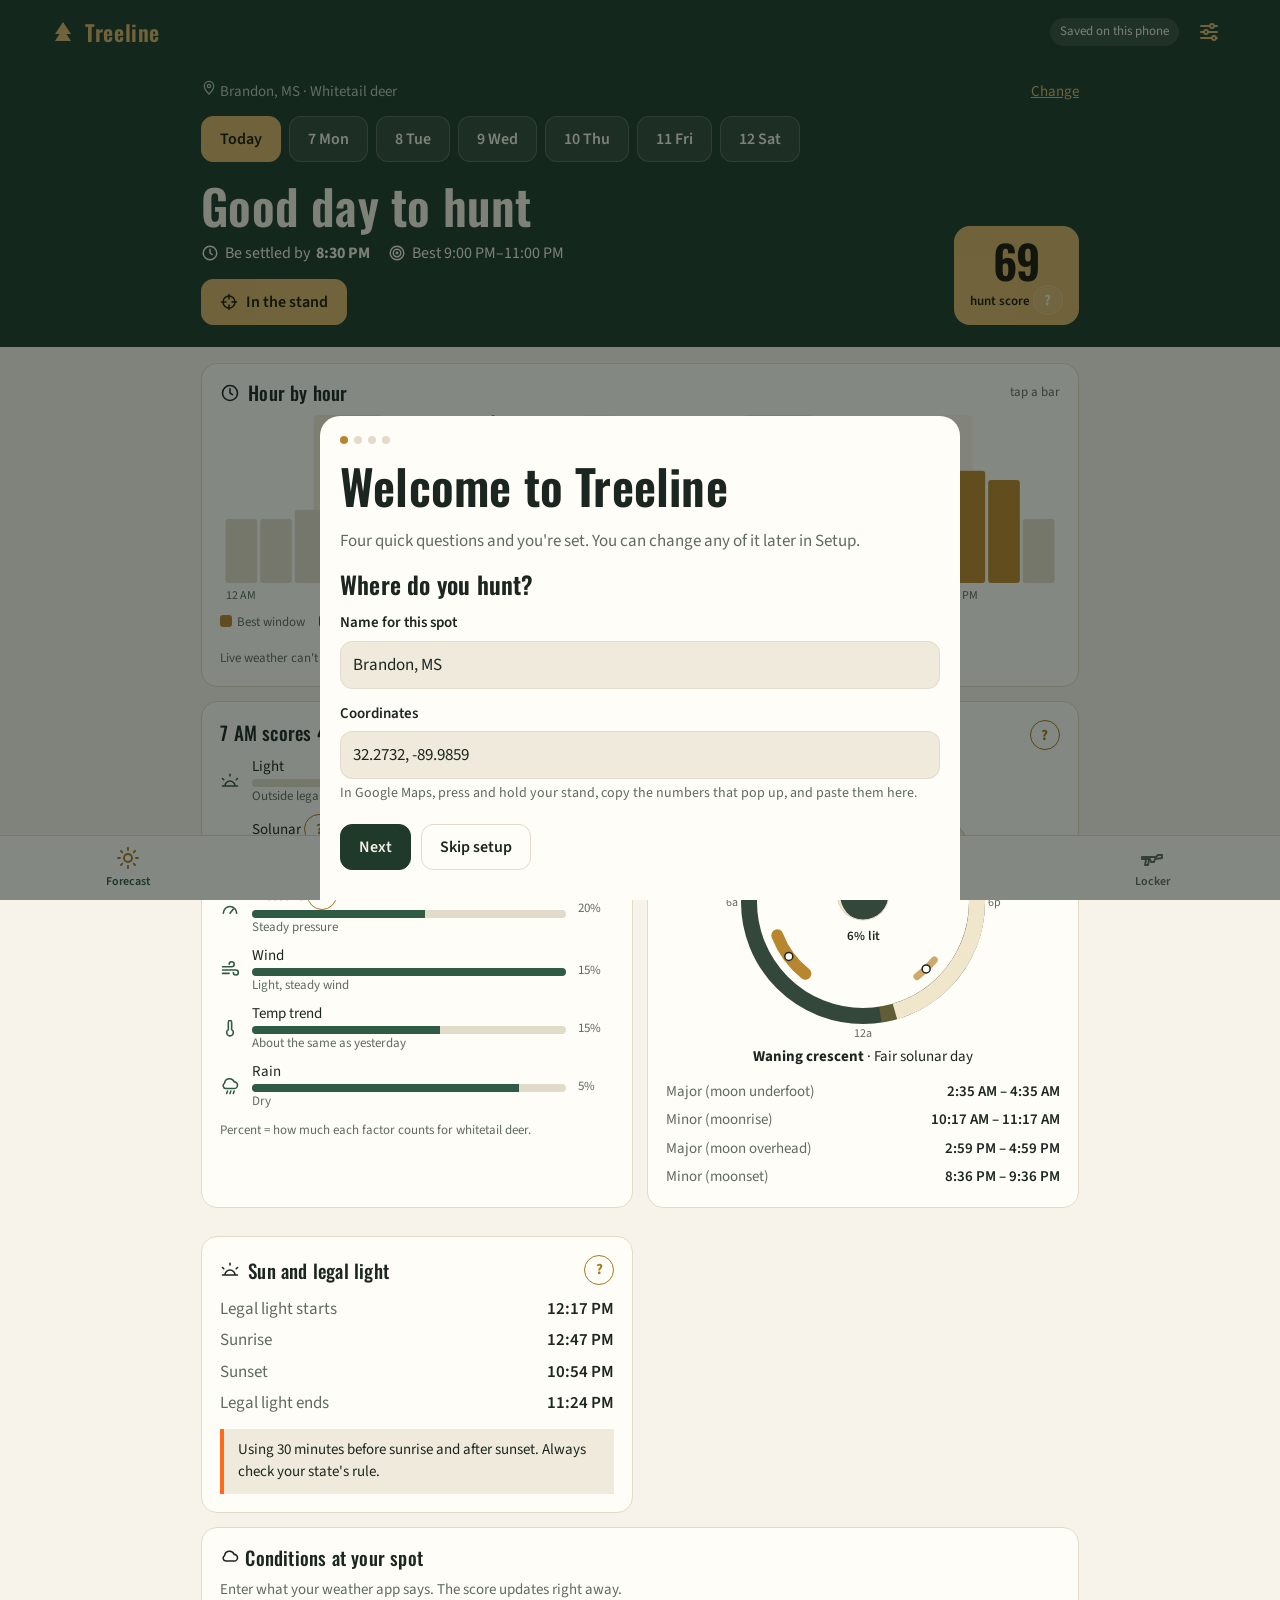
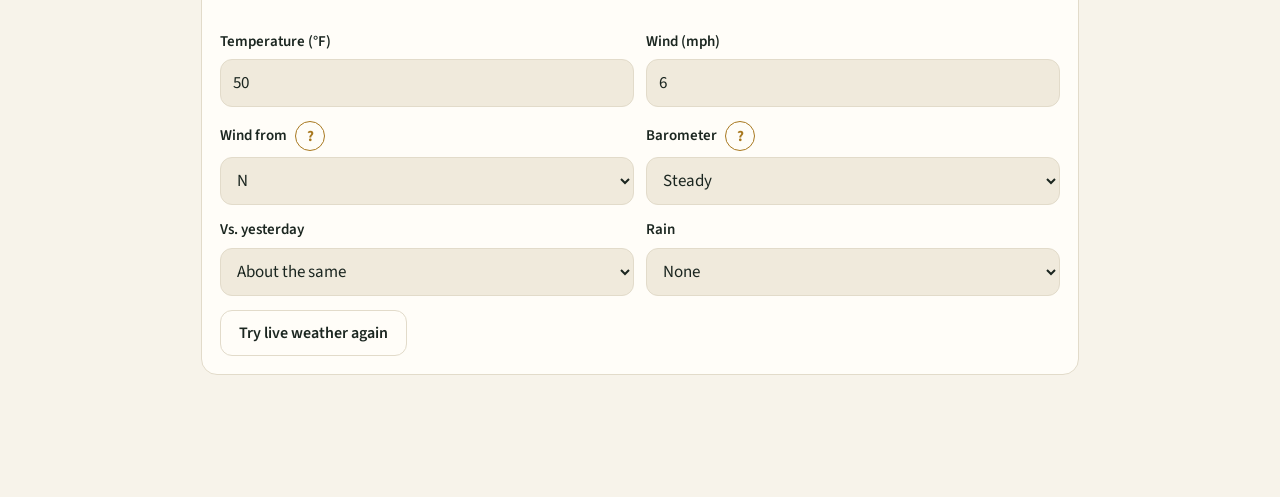
==== index.html @ 04fe75cb "Add files via upload" ====
<!DOCTYPE html>
<html lang="en"><head><meta charset="utf-8">
<meta name="viewport" content="width=device-width,initial-scale=1">
<title>Treeline Hunt Kit</title>
<link rel="preconnect" href="https://fonts.googleapis.com"><link rel="preconnect" href="https://fonts.gstatic.com" crossorigin>
<link href="https://fonts.googleapis.com/css2?family=Oswald:wght@500;600&family=Source+Sans+3:wght@400;600;700&display=swap" rel="stylesheet">
<style>
/* VOICE: a trusted outfitter's field guide: plain words, steady confidence
   IDEA: the brass-and-green look of a classic sporting-goods catalog and a printed range card
   PICTURE: the green verdict band, the 24-hour moon dial, the scope view with a deer at distance
   COLOUR and TYPE: hunting green, brass, oxblood, warm paper; blaze only for "now" and safety. Oswald + Source Sans 3
   LAYOUT: one column on phones, verdict first, tab bar pinned to the bottom */
:root{color-scheme:light dark;
--bg:light-dark(#f7f3ea,#0e1611);--panel:light-dark(#fffdf8,#16211a);--soft:light-dark(#f0eadc,#1c2a21);
--ink:light-dark(#1b2620,#ece7da);--mute:light-dark(#5e6a62,#9ba79f);--line:light-dark(#e2dbca,#27362c);
--green:light-dark(#1f3a2b,#0a130d);--green2:light-dark(#2f5a43,#5f9275);--gink:#f4efe3;
--brass:light-dark(#a8781f,#d8b46a);--brassbg:light-dark(#b8862f,#d8b46a);--brassink:light-dark(#fff,#1b1708);
--ox:light-dark(#7a3b2e,#e08a74);--blaze:#ff6b1a;--deer:light-dark(#8a6a43,#a98559);
--moonLit:light-dark(#efe6cc,#efe6cc);--moonDark:light-dark(#33473b,#25352b);--paper:light-dark(#fbf7ec,#e9e2cf)}
:root[data-theme=light]{color-scheme:light}:root[data-theme=dark]{color-scheme:dark}
*{box-sizing:border-box;min-width:0}
body{margin:0;background:var(--bg);color:var(--ink);font:17px/1.5 "Source Sans 3",system-ui,sans-serif;overflow-x:clip;padding-bottom:92px}
h1,h2,h3,.num,.os{font-family:Oswald,"Arial Narrow",sans-serif;font-weight:600;line-height:1.08;margin:0;letter-spacing:.2px}
h1{font-size:clamp(32px,8vw,48px);text-wrap:balance}h2{font-size:24px}h3{font-size:19px;font-weight:500}
a{color:var(--brass)}
.top{background:var(--green);color:var(--gink);padding:12px max(4vw,16px);display:flex;align-items:center;gap:10px}
.top b{font:600 22px Oswald,"Arial Narrow",sans-serif;color:#d8b46a;letter-spacing:.6px}.top .pill{margin-left:auto}
.pill{font-size:13px;padding:4px 10px;border-radius:99px;background:rgba(255,255,255,.1);white-space:nowrap;color:var(--gink)}
.wrap{max-width:980px;margin:0 auto;padding:16px max(4vw,16px)}
.band{background:var(--green);color:var(--gink);padding:6px 0 22px}
.band .wrap{padding-top:10px;padding-bottom:0}.band .muted{color:#b9c4bb}
.card{background:var(--panel);border:1px solid var(--line);border-radius:16px;padding:18px;margin:0 0 14px}
.card>h3:first-child,.card>.hd:first-child{margin-bottom:12px}
.hd{display:flex;align-items:center;gap:8px;justify-content:space-between}.hd h3{display:flex;align-items:center;gap:8px}
.grid{display:grid;grid-template-columns:repeat(auto-fit,minmax(min(100%,300px),1fr));gap:14px}
.muted{color:var(--mute)}.small{font-size:15px}.tiny{font-size:13px}
.row{display:flex;gap:10px;align-items:center;flex-wrap:wrap}.between{justify-content:space-between}
.chips{overflow-x:auto;display:flex;gap:8px;padding:2px 0 4px;scrollbar-width:none}.chips>*{flex:none}
button{font:600 16px "Source Sans 3",sans-serif;min-height:46px;padding:0 18px;border-radius:12px;border:1px solid var(--line);background:var(--panel);color:var(--ink);cursor:pointer;display:inline-flex;align-items:center;gap:8px;justify-content:center}
button.pri{background:var(--green);color:var(--gink);border-color:var(--green)}
button.brass{background:var(--brassbg);color:var(--brassink);border-color:var(--brassbg)}
button.on{background:var(--green2);color:#fff;border-color:var(--green2)}
button.ghost{background:transparent}button.wide{width:100%}
.band button{background:rgba(255,255,255,.08);color:var(--gink);border-color:rgba(255,255,255,.18)}.band button.on{background:#d8b46a;color:#1b1708;border-color:#d8b46a}
button:focus-visible,input:focus-visible,select:focus-visible,textarea:focus-visible,svg:focus-visible{outline:3px solid var(--brass);outline-offset:2px}
.q{min-height:30px;width:30px;padding:0;border-radius:50%;font:700 15px "Source Sans 3";color:var(--brass);border:1.5px solid var(--brass);background:transparent;flex:none;position:relative}
.q::after{content:"";position:absolute;inset:-8px}
label{display:flex;align-items:center;gap:8px;font-size:15px;font-weight:600;margin:14px 0 6px}
input,select,textarea{font:17px "Source Sans 3",sans-serif;width:100%;min-height:48px;padding:10px 12px;border-radius:12px;border:1px solid var(--line);background:var(--soft);color:var(--ink)}
textarea{min-height:90px}.help{font-size:14px;color:var(--mute);margin-top:4px}
input[type=range]{padding:0;min-height:44px;background:transparent;border:0;accent-color:var(--brassbg)}
.f2{display:grid;grid-template-columns:minmax(0,1fr) minmax(0,1fr);gap:0 12px}
.verdict{display:grid;grid-template-columns:minmax(0,1fr) auto;gap:16px;align-items:end;margin-top:14px}
.badge-score{background:#d8b46a;color:#1b1708;border-radius:16px;padding:10px 16px;text-align:center;min-width:96px}
.badge-score .num{font-size:46px}.badge-score span{font-size:13px;display:block;font-weight:600}
.sub{display:flex;gap:8px 18px;flex-wrap:wrap;margin-top:10px;font-size:16px}.sub span{display:inline-flex;gap:6px;align-items:center}
.fig{position:relative;height:190px}.fig>svg{position:absolute;inset:0;width:100%;height:100%}
.legend{display:flex;gap:14px;flex-wrap:wrap;font-size:13px;color:var(--mute);margin-top:8px}
.sw{display:inline-block;width:12px;height:12px;border-radius:3px;vertical-align:-1px;margin-right:5px}
.kv{display:grid;grid-template-columns:auto 1fr;gap:6px 14px;margin:0}.kv dt{color:var(--mute);display:flex;gap:6px;align-items:center}.kv dd{margin:0;text-align:right;font-weight:600;white-space:nowrap}
.meter{height:8px;border-radius:9px;background:var(--line);overflow:hidden}.meter i{display:block;height:100%;background:var(--green2);transition:width .5s}
.why{display:grid;grid-template-columns:auto minmax(0,1fr) 2.4em;gap:8px 12px;align-items:center;font-size:15px}
.why .ic{color:var(--green2)}
.big{font:600 clamp(32px,9vw,52px) Oswald,"Arial Narrow",sans-serif;line-height:1}
.dial2{display:grid;grid-template-columns:repeat(auto-fit,minmax(min(100%,150px),1fr));gap:12px}
.turretbox{background:var(--green);color:var(--gink);border-radius:16px;padding:14px;text-align:center}
.turretbox svg{width:130px;height:130px;display:block;margin:6px auto}
.tg{transition:transform 1.1s cubic-bezier(.3,.7,.2,1)}
.holes{transition:transform 1.1s cubic-bezier(.3,.7,.2,1)}
.badge{font-size:12px;font-weight:700;padding:3px 9px;border-radius:99px;background:var(--brassbg);color:var(--brassink);white-space:nowrap}
.load{border-top:1px solid var(--line);padding:14px 0}.load:first-of-type{border-top:0}
table{border-collapse:collapse;width:100%;font-size:15px}th,td{padding:8px;border-bottom:1px solid var(--line);text-align:right;white-space:nowrap}
th{font-size:13px;color:var(--mute);font-weight:600}td:first-child,th:first-child{text-align:left}.tablewrap{overflow-x:auto}
tr.hl td{background:var(--soft)}
nav.tabs{position:fixed;left:0;right:0;bottom:0;display:grid;grid-template-columns:repeat(5,1fr);background:var(--panel);border-top:1px solid var(--line);padding-bottom:env(safe-area-inset-bottom);z-index:5}
nav.tabs a{display:flex;flex-direction:column;align-items:center;justify-content:center;min-height:64px;color:var(--mute);text-decoration:none;font-size:12px;font-weight:600;gap:3px}
nav.tabs a.cur{color:var(--green2)}nav.tabs a.cur svg{color:var(--brass)}
.sheet{position:fixed;inset:0;background:rgba(10,20,14,.5);display:flex;align-items:flex-end;justify-content:center;z-index:20}
.sheet>div{background:var(--panel);width:min(640px,100%);max-height:92vh;overflow:auto;border-radius:20px 20px 0 0;padding:20px 20px 30px}
.warn{border-left:4px solid var(--ox);padding:10px 14px;background:var(--soft);font-size:15px}
.safety{border-left-color:var(--blaze)}
.toast{position:fixed;left:50%;bottom:100px;transform:translateX(-50%);background:var(--ink);color:var(--bg);padding:10px 16px;border-radius:12px;font-weight:600;z-index:30}
.scopewrap{display:grid;grid-template-columns:minmax(0,1fr);justify-items:center}
#scope{width:min(100%,340px);aspect-ratio:1;display:block}
#tgt{width:min(100%,360px);aspect-ratio:1;display:block;margin:0 auto;touch-action:manipulation;cursor:crosshair}
.seg{display:inline-flex;border:1px solid var(--line);border-radius:12px;overflow:hidden}.seg button{border:0;border-radius:0;min-height:42px}
.coach{position:fixed;left:12px;right:12px;bottom:84px;z-index:15;background:var(--green);color:var(--gink);border-radius:16px;padding:16px;max-width:560px;margin:0 auto}
.coach button{background:#d8b46a;color:#1b1708;border-color:#d8b46a}.coach .ghost{background:transparent;color:var(--gink);border-color:rgba(255,255,255,.3)}
.spot{position:relative;z-index:12;box-shadow:0 0 0 4px #d8b46a,0 0 0 2000px rgba(10,20,14,.45);border-radius:14px}
.dots{display:flex;gap:6px}.dots i{width:8px;height:8px;border-radius:50%;background:var(--line)}.dots i.on{background:var(--brassbg)}
.choice{display:grid;grid-template-columns:repeat(2,minmax(0,1fr));gap:10px}.choice button{min-height:64px;flex-direction:column;gap:2px}
.pop{animation:pop .45s cubic-bezier(.2,1.6,.4,1)}@keyframes pop{from{transform:scale(0)}}
body.night{--bg:#0a0f0b;--panel:#111a13;--ink:#f1ecdf;--mute:#a7b2a9;--line:#24322a;--soft:#162019;background:#0a0f0b;color:#f1ecdf}
body.night .top{display:none}
@media(max-width:600px){.verdict{grid-template-columns:1fr}.badge-score{display:flex;align-items:center;gap:12px;text-align:left;justify-self:start}.badge-score .num{font-size:40px}}
@media(prefers-reduced-motion:reduce){.tg,.holes,.meter i{transition:none!important}.pop{animation:none}}
</style></head><body>
<header class="top"><svg width="24" height="24" viewBox="0 0 24 24" aria-hidden="true"><path d="M12 2 4 14h4.5L4 21h16l-4.5-7H20z" fill="#d8b46a"/></svg><b>Treeline</b><span class="pill" id="savePill">Starting…</span><a href="#setup" aria-label="Setup" style="color:#d8b46a;display:flex;padding:8px"><svg width="24" height="24" viewBox="0 0 24 24" fill="none" stroke="currentColor" stroke-width="1.9" stroke-linecap="round" aria-hidden="true"><path d="M4 6h9M17 6h3M4 12h3M11 12h9M4 18h11M19 18h1"/><circle cx="15" cy="6" r="2"/><circle cx="9" cy="12" r="2"/><circle cx="17" cy="18" r="2"/></svg></a></header>
<main id="view"></main>
<nav class="tabs" id="tabs"></nav>
<script>
/* =====================================================================
   TREELINE HUNT KIT — HOW THIS FILE IS ORGANIZED
   1. CONFIG ........ knobs you can safely change: species, score weights,
                      form fields, help-tip wording, guided-tour steps
   2. CORE .......... pure math: sun/moon, solunar, hunt score, ballistics
   3. STORE ......... saving (your Claude account, else this phone)
   4. WEATHER ....... live forecast (Open-Meteo) with manual fallback
   5. DRAWINGS ...... moon dial, turret, target, scope view, deer
   6. SCREENS ....... one object per tab. Add a tab = add one object.
   ===================================================================== */

/* ---------- 1. CONFIG ---------- */
const CONFIG = {
  defaultLocation: {name:'Brandon, MS', lat:32.2732, lon:-89.9859},
  legalLightMin: 30,                    // minutes before sunrise / after sunset
  solunar: {majorMin:60, minorMin:30},  // half-width of each window (major = 2 h total)
  clicksPerTurn: 60,
  fpsPerInch: 25,                       // velocity lost per inch of barrel shorter than the box's test barrel (rule of thumb)                    // only changes how the turret drawing spins
  // Each species = how much each factor matters (weights add to 1).
  species: {
    deer:   {label:'Whitetail deer', w:{light:.25,solunar:.20,pressure:.20,wind:.15,temp:.15,rain:.05}, windCurve:'calm'},
    turkey: {label:'Turkey',         w:{light:.35,solunar:.05,pressure:.10,wind:.25,temp:.05,rain:.20}, windCurve:'calm', morning:true},
    hogs:   {label:'Hogs',           w:{light:.30,solunar:.15,pressure:.15,wind:.15,temp:.20,rain:.05}, windCurve:'calm', night:true},
    ducks:  {label:'Ducks',          w:{light:.30,solunar:.05,pressure:.15,wind:.30,temp:.15,rain:.05}, windCurve:'windy'}
  },
  // Form fields. Add a line here and it shows up in the edit form automatically.
  // tip: the name of a help tip below, shown as a "?" button next to the field.
  rifleFields: [
    {k:'name',label:'Name',type:'text'},
    {k:'caliber',label:'Caliber',type:'text'},
    {k:'sightIn',label:'Scope height over bore (in)',type:'number',step:.05,tip:'sightIn'},
    {k:'clickUnit',label:'Turret unit',type:'select',opts:['MOA','MIL'],tip:'moa'},
    {k:'clickValue',label:'Value per click',type:'number',step:.025,tip:'clicks',help:'1/4 MOA = 0.25 · 1/8 MOA = 0.125 · 0.1 MIL = 0.1'},
    {k:'zeroYd',label:'Zero distance (yd)',type:'number',step:5,tip:'zero'},
    {k:'barrelIn',label:'Barrel length (in)',type:'number',step:.5,tip:'barrel'},
    {k:'twist',label:'Barrel twist',type:'text'},
    {k:'notes',label:'Notes',type:'textarea'}
  ],
  loadFields: [
    {k:'name',label:'Name',type:'text'},
    {k:'kind',label:'Type',type:'select',opts:['Factory','Handload']},
    {k:'grains',label:'Bullet weight (gr)',type:'number',step:1},
    {k:'bc',label:'Ballistic coefficient (BC)',type:'number',step:.001,tip:'bc'},
    {k:'model',label:'BC type',type:'select',opts:['G1','G7'],help:'Use G1 unless the box says G7.'},
    {k:'mv',label:'Box velocity (fps)',type:'number',step:5,tip:'mv'},
    {k:'testBarrel',label:'Box test-barrel length (in)',type:'number',step:.5,help:'Often printed near the velocity. 24 is common.'},
    {k:'mvChrono',label:'Chronograph velocity (fps), if you have it',type:'number',step:5,tip:'chrono'},
    {k:'powder',label:'Powder',type:'text',when:l=>l.kind==='Handload'},
    {k:'charge',label:'Charge (gr)',type:'text',when:l=>l.kind==='Handload',help:'Record only data from a published load manual.'},
    {k:'primer',label:'Primer',type:'text',when:l=>l.kind==='Handload'},
    {k:'coal',label:'Overall length (in)',type:'text',when:l=>l.kind==='Handload'},
    {k:'notes',label:'Notes',type:'textarea'}
  ]
};

/* Help tips: the "?" buttons. Edit the words freely. pic = which drawing to show. */
const TIPS = {
  score:{t:'Hunt score',b:'A 0–100 blend of light, solunar timing, barometer, wind, temperature trend and rain, weighted for the animal you picked. It comes from common hunting wisdom, not lab science.'},
  solunar:{t:'Solunar periods',b:'John Alden Knight\'s 1926 theory: animals move more when the moon is overhead or underfoot (major periods, about 2 hours) and when it rises or sets (minor, about 1 hour). The evidence is mixed, but a period that lands on dawn or dusk is worth planning around.',pic:'dial'},
  legal:{t:'Legal shooting light',b:'Most states allow shooting from about 30 minutes before sunrise to 30 minutes after sunset, but rules differ by state and species. Set yours in Setup and check your state\'s regulations.'},
  pressure:{t:'Barometer',b:'Many hunters see animals feed ahead of a falling barometer (a front coming in) and move again as it rises after the front passes.'},
  bc:{t:'Ballistic coefficient (BC)',b:'How well a bullet slips through the air. A higher number keeps its speed better and drops less. It\'s printed on most ammo boxes or the maker\'s website.',pic:'bc'},
  moa:{t:'MOA and MIL',b:'Two ways to measure small angles. 1 MOA is about 1 inch at 100 yards and 2 inches at 200. 1 MIL is 3.6 inches at 100 yards. Your turret caps say which your scope uses.',pic:'moa'},
  clicks:{t:'Turret clicks',b:'Each click moves where the bullet lands by a small, fixed amount, usually 1/4 MOA (about 1/4 inch at 100 yards). Turn toward the arrow marked UP to hit higher, or R to hit further right.',pic:'turret'},
  zero:{t:'Zero distance',b:'The distance where the bullet lands exactly on the crosshair. 100 yards is the most common deer-rifle zero.'},
  sightIn:{t:'Scope height',b:'From the center of the barrel to the center of the scope. Measure it, or use 1.5 inches for most hunting rifles.'},
  hold:{t:'Dial or hold',b:'Dial means turning the turret so the crosshair is dead-on at that distance. Hold means leaving the turret alone and aiming higher by the amount shown. When an animal is in front of you, holding is usually faster.'},
  mv:{t:'Muzzle velocity',b:'How fast the bullet leaves the barrel. The box number comes from a test barrel that may be longer than yours, so your real speed is often a bit lower. A chronograph tells you exactly.'},
  barrel:{t:'Barrel length',b:'A shorter barrel usually means a slower bullet than the box says. Treeline subtracts about 25 fps for every inch your barrel is shorter than the box\'s test barrel. That\'s a rule of thumb; truing or a chronograph beats it.'},
  chrono:{t:'Chronograph',b:'A chronograph measures your real bullet speed. If you enter it, Treeline uses it instead of the box number.'},
  truing:{t:'Truing',b:'Shoot at a long distance (200 to 300 yards), measure how far above or below the bullseye the group landed while aiming dead-on, and enter it. Treeline works backward to find the bullet speed that matches what really happened. This fixes every number in the app for that load.'},
  scent:{t:'Wind and scent',b:'Wind is named for where it comes from: a north wind blows from the north toward the south. Your scent drifts downwind, so a stand is good when animals usually approach from upwind of you.'},
  stand:{t:'Good winds',b:'Pick the wind directions that let you hunt this stand without your scent blowing toward where animals come from. Forecast then tells you which stand suits the day\'s wind.'},
  mag:{t:'Scope power',b:'The scope view uses the field of view of a typical hunting scope at that power. Your scope may show slightly more or less.'}
};

/* Guided tours: shown the first time you open each tab. sel = the part to point at. */
const TOURS = {
  forecast:[{sel:'#verdict',text:'Start here. This is today\'s call: how good it looks, when to be in the stand, and the best two hours.'},
            {sel:'#stripcard',text:'Each bar is one hour. Taller is better. Brass bars are the best window. Tap any bar to see why it scored that way.'},
            {sel:'#dialcard',text:'The moon dial shows the whole day like a clock. Brass arcs are the solunar feeding periods; the lighter band is daylight.'}],
  locker:[{sel:'.card',text:'Your rifles live here. Each rifle holds its loads. The scope is sighted in with the load marked Zero load.'}],
  range:[{sel:'#scopecard',text:'Slide the distance and watch the deer move away. The crosshair shows where to aim so the bullet lands in the vitals.'},
         {sel:'#trajcard',text:'This is the bullet\'s path compared to your crosshair. Tap Fire to watch it fly.'}],
  zero:[{sel:'#tgtcard',text:'Shoot three shots, then tap where each one hit on this target. Your real target\'s grid matches the 1-inch squares.'},
        {sel:'#turrets',text:'Tap Show me and the turrets spin the exact number of clicks while the group slides onto the bullseye.'}],
  stands:[{sel:'#standlist',text:'Each stand shows its wind diagram: the arrow is the wind, the red cone is where your scent drifts, and the brass marks are the winds you picked as good.'}],
  journal:[{sel:'#logbtn',text:'Log every sit, even the empty ones. After a few, Treeline shows what conditions actually produce deer at your spots.'}],
  setup:[]
};
</script>
<script>
/* ---------- 2. CORE (pure math — no screen code here) ---------- */
/*CORE-START*/
const DEG = Math.PI/180, DAY = 864e5, HOUR = 36e5;

/* Sun & moon positions (after the well-known SunCalc formulas). */
const Astro = (() => {
  const e = DEG*23.4397;
  const toDays = t => t/DAY - 0.5 + 2440588 - 2451545;
  const ra  = (l,b) => Math.atan2(Math.sin(l)*Math.cos(e) - Math.tan(b)*Math.sin(e), Math.cos(l));
  const dec = (l,b) => Math.asin(Math.sin(b)*Math.cos(e) + Math.cos(b)*Math.sin(e)*Math.sin(l));
  const alt = (H,phi,d) => Math.asin(Math.sin(phi)*Math.sin(d) + Math.cos(phi)*Math.cos(d)*Math.cos(H));
  const sidereal = (d,lw) => DEG*(280.16 + 360.9856235*d) - lw;
  const wrap = a => { a = (a+Math.PI) % (2*Math.PI); if (a<0) a += 2*Math.PI; return a - Math.PI; };
  function sun(d){ const M=DEG*(357.5291+0.98560028*d);
    const L=M+DEG*(1.9148*Math.sin(M)+0.02*Math.sin(2*M)+0.0003*Math.sin(3*M))+DEG*102.9372+Math.PI;
    return {dec:dec(L,0), ra:ra(L,0)}; }
  function moon(d){ const L=DEG*(218.316+13.176396*d), M=DEG*(134.963+13.064993*d), F=DEG*(93.272+13.229350*d);
    const l=L+DEG*6.289*Math.sin(M), b=DEG*5.128*Math.sin(F);
    return {ra:ra(l,b), dec:dec(l,b), dist:385001-20905*Math.cos(M)}; }
  function pos(body,t,lat,lon){ const d=toDays(t), c=body==='sun'?sun(d):moon(d);
    const H=sidereal(d,-lon*DEG)-c.ra; return {alt:alt(H,lat*DEG,c.dec), H:wrap(H)}; }
  function illum(t){ const d=toDays(t), s=sun(d), m=moon(d), sd=149598000;
    const phi=Math.acos(Math.sin(s.dec)*Math.sin(m.dec)+Math.cos(s.dec)*Math.cos(m.dec)*Math.cos(s.ra-m.ra));
    const inc=Math.atan2(sd*Math.sin(phi), m.dist-sd*Math.cos(phi));
    const ang=Math.atan2(Math.cos(s.dec)*Math.sin(s.ra-m.ra), Math.sin(s.dec)*Math.cos(m.dec)-Math.cos(s.dec)*Math.sin(m.dec)*Math.cos(s.ra-m.ra));
    return {fraction:(1+Math.cos(inc))/2, phase:0.5+0.5*inc*(ang<0?-1:1)/Math.PI}; }
  // Walk through time in 2-minute steps and note rises, sets, overhead and underfoot moments.
  function scan(body,from,to,lat,lon,h0){
    const out=[], step=12e4; let p=pos(body,from,lat,lon), pt=from;
    for (let t=from+step; t<=to; t+=step){
      const c=pos(body,t,lat,lon), a0=p.alt-h0, a1=c.alt-h0;
      if (a0<0 && a1>=0) out.push({type:'rise', t:pt+step*(-a0/(a1-a0))});
      if (a0>=0 && a1<0) out.push({type:'set',  t:pt+step*(a0/(a0-a1))});
      if (p.H<0 && c.H>=0 && p.H>-1) out.push({type:'over', t:pt+step*(-p.H/(c.H-p.H))});
      if (p.H>2 && c.H<-2) out.push({type:'under', t:pt+step/2});
      p=c; pt=t;
    }
    return out;
  }
  function phaseName(p){
    const n=[[.03,'New moon'],[.22,'Waxing crescent'],[.28,'First quarter'],[.47,'Waxing gibbous'],[.53,'Full moon'],[.72,'Waning gibbous'],[.78,'Last quarter'],[.97,'Waning crescent'],[1.01,'New moon']];
    return n.find(x=>p<x[0])[1];
  }
  // Everything for one local day that starts at d0 (local midnight, in ms).
  function day(d0,lat,lon,legalMin,cfg){
    const end=d0+DAY, sunEv=scan('sun',d0,end,lat,lon,-0.833*DEG);
    const sunrise=(sunEv.find(x=>x.type==='rise')||{}).t ?? null, sunset=(sunEv.find(x=>x.type==='set')||{}).t ?? null;
    const mEv=scan('moon',d0-3*HOUR,end+3*HOUR,lat,lon,0.125*DEG);
    const periods=[];
    for (const ev of mEv){
      const major = ev.type==='over'||ev.type==='under', half=(major?cfg.majorMin:cfg.minorMin)*6e4;
      const p={kind:major?'major':'minor', cause:ev.type, t:ev.t, start:ev.t-half, end:ev.t+half};
      if (p.end>d0 && p.start<end) periods.push(p);
    }
    periods.sort((a,b)=>a.start-b.start);
    const moonEv=mEv.filter(x=>x.t>=d0&&x.t<end);
    const il=illum(d0+12*HOUR);
    const pScore=Math.max(0,1-Math.min(Math.abs(il.phase),Math.abs(il.phase-.5),Math.abs(il.phase-1))/.25);
    const overlap=periods.some(p=>[sunrise,sunset].some(s=>s!=null && p.start-HOUR<s && p.end+HOUR>s));
    const rating=Math.min(4,1+Math.round(2*pScore)+(overlap?1:0));
    return {d0, sunrise, sunset,
      legalStart: sunrise!=null ? sunrise-legalMin*6e4 : null,
      legalEnd:   sunset!=null  ? sunset+legalMin*6e4  : null,
      periods, moonEv, moon:{...il, name:phaseName(il.phase)}, rating, overlap};
  }
  return {pos, illum, scan, day, phaseName};
})();

/* Hunt score: each factor returns a value 0..1 and a plain-English reason.
   These are common hunting rules of thumb, not proven science — tune them freely. */
const Factors = {
  light(c,sp){
    const {t,day}=c;
    if (day.sunrise==null||day.sunset==null) return {v:.5,why:'No sunrise data'};
    const legal = t>=day.legalStart && t<=day.legalEnd;
    if (!legal) return sp.night ? {v:.8,why:'Night — hogs move after dark'} : {v:0,why:'Outside legal shooting light'};
    const dm=Math.min(Math.abs(t-day.sunrise),Math.abs(t-day.sunset))/6e4;
    if (sp.morning){ if (t>=day.legalStart && t<=day.sunrise+3*HOUR) return {v:1,why:'Morning — gobbling and strutting time'};
      return {v:.35,why:'Afternoon — birds are quieter'}; }
    if (sp.night && dm>120) return {v:.2,why:'Midday — hogs bed down in heat'};
    if (dm<=60) return {v:1,why:'Within an hour of sunrise or sunset'};
    if (dm<=120) return {v:.7,why:'Close to dawn or dusk'};
    return {v:.3,why:'Midday lull'};
  },
  solunar(c){
    const {t,day}=c, inP=day.periods.find(p=>t>=p.start&&t<=p.end);
    if (inP) return inP.kind==='major' ? {v:1,why:'Inside a major solunar period'} : {v:.75,why:'Inside a minor solunar period'};
    if (day.periods.some(p=>t>=p.start-18e5&&t<=p.end+18e5)) return {v:.4,why:'Near a solunar period'};
    return {v:.1,why:'Between solunar periods'};
  },
  pressure(c){
    const d=c.pTrend, p=c.p;
    if (d==null) return {v:.5,why:'No pressure data'};
    if (d<=-3) return {v:.45,why:'Pressure falling fast — storm close'};
    if (d<=-.6) return {v:.95,why:'Pressure falling — front coming, animals feed'};
    if (d>=.6) return {v:.8,why:'Pressure rising — clearing after a front'};
    return p!=null&&p>=1020 ? {v:.7,why:'Steady high pressure'} : {v:.55,why:'Steady pressure'};
  },
  wind(c,sp){
    const w=c.wind; if (w==null) return {v:.5,why:'No wind data'};
    if (sp.windCurve==='windy'){
      if (w<5) return {v:.3,why:'Calm — ducks sit tight'}; if (w<10) return {v:.6,why:'Light breeze'};
      if (w<=20) return {v:1,why:'Good wind keeps birds flying'}; if (w<=28) return {v:.7,why:'Strong wind'};
      return {v:.4,why:'Very strong wind'};
    }
    if (w<2) return {v:.75,why:'Dead calm — sound carries'}; if (w<=10) return {v:1,why:'Light, steady wind'};
    if (w<=15) return {v:.65,why:'Breezy'}; if (w<=20) return {v:.4,why:'Windy — animals get jumpy'};
    return {v:.15,why:'High wind — animals hole up'};
  },
  temp(c){
    const d=c.tDelta; if (d==null) return {v:.55,why:'No temperature trend'};
    if (d<=-8) return {v:1,why:'Much colder than yesterday'}; if (d<=-3) return {v:.85,why:'Cooler than yesterday'};
    if (d<3) return {v:.6,why:'About the same as yesterday'}; if (d<8) return {v:.4,why:'Warmer than yesterday'};
    return {v:.25,why:'Much warmer than yesterday'};
  },
  rain(c){
    const r=c.rain, pr=c.prob;
    if (r==null&&pr==null) return {v:.7,why:'No rain data'};
    if (r>=.1) return {v:.2,why:'Heavy rain'}; if (r>=.02) return {v:.6,why:'Light rain'};
    if (pr!=null&&pr>=60) return {v:.55,why:'Rain likely'}; return {v:.85,why:'Dry'};
  }
};
const FACTOR_LABELS={light:'Light',solunar:'Solunar',pressure:'Pressure',wind:'Wind',temp:'Temp trend',rain:'Rain'};
function huntScore(ctx,sp){
  let s=0; const parts=[];
  for (const k in sp.w){ const r=Factors[k](ctx,sp); s+=sp.w[k]*r.v; parts.push({k,label:FACTOR_LABELS[k]||k,w:sp.w[k],...r}); }
  const legal = ctx.t>=ctx.day.legalStart && ctx.t<=ctx.day.legalEnd;
  return {score:Math.round(100*s), parts, legal: legal || !!sp.night};
}

/* Exterior ballistics: point-mass solver with standard G1/G7 drag tables. */
const Ballistics = (() => {
  const G1=[[0,.2629],[.05,.2558],[.1,.2487],[.15,.2413],[.2,.2344],[.25,.2278],[.3,.2214],[.35,.2155],[.4,.2104],[.45,.2061],[.5,.2032],[.55,.202],[.6,.2034],[.7,.2165],[.725,.223],[.75,.2313],[.775,.2417],[.8,.2546],[.825,.2706],[.85,.2901],[.875,.3136],[.9,.3415],[.925,.3734],[.95,.4084],[.975,.4448],[1,.4805],[1.025,.5136],[1.05,.5427],[1.075,.5677],[1.1,.5883],[1.125,.6053],[1.15,.6191],[1.2,.6393],[1.25,.6518],[1.3,.6589],[1.35,.6621],[1.4,.6625],[1.45,.6607],[1.5,.6573],[1.55,.6528],[1.6,.6474],[1.65,.6413],[1.7,.6347],[1.75,.628],[1.8,.621],[1.85,.6141],[1.9,.6072],[1.95,.6003],[2,.5934],[2.05,.5867],[2.1,.5804],[2.15,.5743],[2.2,.5685],[2.25,.563],[2.3,.5577],[2.35,.5527],[2.4,.5481],[2.45,.5438],[2.5,.5397],[2.6,.5325],[2.7,.5264],[2.8,.5211],[2.9,.5168],[3,.5133],[3.1,.5105],[3.2,.5084],[3.3,.5067],[3.4,.5054],[3.5,.504],[3.6,.503],[3.7,.5022],[3.8,.5016],[3.9,.501],[4,.5006],[4.2,.4998],[4.4,.4995],[4.6,.4992],[4.8,.499],[5,.4988]];
  const G7=[[0,.1198],[.05,.1197],[.1,.1196],[.15,.1194],[.2,.1193],[.25,.1194],[.3,.1194],[.35,.1194],[.4,.1193],[.45,.1193],[.5,.1194],[.55,.1193],[.6,.1194],[.65,.1197],[.7,.1202],[.725,.1207],[.75,.1215],[.775,.1226],[.8,.1242],[.825,.1266],[.85,.1306],[.875,.1368],[.9,.1464],[.925,.166],[.95,.2054],[.975,.2993],[1,.3803],[1.025,.4015],[1.05,.4043],[1.075,.4034],[1.1,.4014],[1.125,.3987],[1.15,.3955],[1.2,.3884],[1.25,.381],[1.3,.3732],[1.35,.3657],[1.4,.358],[1.5,.344],[1.55,.3376],[1.6,.3315],[1.65,.326],[1.7,.3209],[1.75,.316],[1.8,.3117],[1.85,.3078],[1.9,.3042],[1.95,.301],[2,.298],[2.05,.2951],[2.1,.2922],[2.15,.2892],[2.2,.2864],[2.25,.2835],[2.3,.2807],[2.35,.2779],[2.4,.2752],[2.45,.2725],[2.5,.2697],[2.55,.267],[2.6,.2643],[2.65,.2615],[2.7,.2588],[2.75,.2561],[2.8,.2533],[2.85,.2506],[2.9,.2479],[2.95,.2451],[3,.2424],[3.1,.2368],[3.2,.2313],[3.3,.2258],[3.4,.2205],[3.5,.2154],[3.6,.2106],[3.7,.206],[3.8,.2017],[3.9,.1975],[4,.1935],[4.2,.1861],[4.4,.1793],[4.6,.173],[4.8,.1672],[5,.1618]];
  function cd(tbl,m){ if (m<=tbl[0][0]) return tbl[0][1];
    for (let i=1;i<tbl.length;i++) if (m<=tbl[i][0]){ const [a,ca]=tbl[i-1],[b,cb]=tbl[i]; return ca+(cb-ca)*(m-a)/(b-a); }
    return tbl[tbl.length-1][1]; }
  function atmos(tempF,altFt){ const P=29.92*Math.pow(1-6.8753e-6*altFt,5.2559), T=tempF+459.67;
    return {dens:(P/29.92)*(518.67/T), sound:49.0223*Math.sqrt(T)}; }
  // Fly one bullet. Returns samples at each requested yardage. Distances in feet internally.
  function fly(o,angle,yards){
    const at=atmos(o.tempF,o.altFt), tbl=o.model==='G7'?G7:G1, g=32.174*Math.cos((o.inclineDeg||0)*DEG);
    const want=[...yards].sort((a,b)=>a-b), res=[]; let i=0;
    let x=0,y=-o.sightIn/12,z=0,vx=o.mv*Math.cos(angle),vy=o.mv*Math.sin(angle),vz=0,t=0;
    const wz=-(o.crossMph||0)*1.46667; // wind from the right (+) pushes the bullet left (-)
    while (i<want.length){
      const rx=vx, ry=vy, rz=vz-wz, sp=Math.hypot(rx,ry,rz);
      if (sp<100 || t>10) break;
      const k=at.dens*cd(tbl,sp/at.sound)*2.08551e-4/o.bc, dt=1/sp;
      const px=x,py=y,pz=z,pv=Math.hypot(vx,vy,vz),pt=t;
      vx-=k*sp*rx*dt; vy-=(k*sp*ry+g)*dt; vz-=k*sp*rz*dt;
      x+=vx*dt; y+=vy*dt; z+=vz*dt; t+=dt;
      while (i<want.length && x>=want[i]*3){
        const f=(want[i]*3-px)/(x-px), v=pv+(Math.hypot(vx,vy,vz)-pv)*f;
        res.push({yd:want[i], dropIn:(py+(y-py)*f)*12, driftIn:(pz+(z-pz)*f)*12, v, time:pt+(t-pt)*f}); i++;
      }
    }
    return res;
  }
  // Find the barrel angle that puts the bullet on the line of sight at the zero distance.
  function zeroAngle(o,zeroYd){
    const base={...o,crossMph:0,inclineDeg:0}; let lo=-0.01, hi=0.03;
    for (let n=0;n<40;n++){ const mid=(lo+hi)/2, r=fly(base,mid,[zeroYd])[0];
      if (!r || r.dropIn<0) lo=mid; else hi=mid; }
    return (lo+hi)/2;
  }
  const inPerUnit=(unit,yd)=> unit==='MIL' ? 3.6*yd/100 : 1.0472*yd/100;
  const clicks=(inches,yd,rifle)=> inches/inPerUnit(rifle.clickUnit,yd)/rifle.clickValue;
  function opts(rifle,load,env){ return {mv:+load.mv,bc:+load.bc,model:load.model,sightIn:+rifle.sightIn,
    tempF:+env.tempF,altFt:+env.altFt,inclineDeg:+env.inclineDeg||0,crossMph:crossWind(+env.windMph,+env.windClock)}; }
  // Clock direction: 3 o'clock = from the right, 9 = from the left, 12 = head-on.
  function crossWind(mph,clock){ return mph*Math.sin((clock%12)*30*DEG); }
  // Full range card for a load that is zeroed (or has its correction dialed in).
  function table(rifle,load,env,yards){
    const o=opts(rifle,load,env), a=zeroAngle(o,+rifle.zeroYd);
    return fly(o,a,yards).map(r=>({...r, energy:(+load.grains)*r.v*r.v/450240,
      upClicks:-clicks(r.dropIn,r.yd,rifle), holdUnits:-r.dropIn/inPerUnit(rifle.clickUnit,r.yd),
      windClicks:-clicks(r.driftIn,r.yd,rifle)}));
  }
  // Estimated scope change when you swap from the zero load to another load.
  function swapEstimate(rifle,zeroLoad,load,env){
    const zo=opts(rifle,zeroLoad,{...env,windMph:0,inclineDeg:0}), a=zeroAngle(zo,+rifle.zeroYd);
    const r=fly(opts(rifle,load,{...env,windMph:0,inclineDeg:0}),a,[+rifle.zeroYd])[0];
    if (!r) return null;
    return {inches:r.dropIn, upClicks:-clicks(r.dropIn,+rifle.zeroYd,rifle)};
  }
  return {fly, zeroAngle, table, swapEstimate, clicks, inPerUnit, crossWind, atmos};
})();
/*CORE-END*/
</script>
<script>
{
/* ---------- helpers ---------- */
const $ = s => document.querySelector(s);
const $$ = s => document.querySelectorAll(s);
const esc = v => String(v ?? '').replace(/[&<>"']/g, c => ({'&':'&amp;','<':'&lt;','>':'&gt;','"':'&quot;',"'":'&#39;'}[c]));
const uid = () => Math.random().toString(36).slice(2,9);
const fmtT = t => t==null ? '—' : new Date(t).toLocaleTimeString([], {hour:'numeric', minute:'2-digit'});
const fmtH = t => new Date(t).toLocaleTimeString([], {hour:'numeric'});
const r1 = n => (Math.round(n*10)/10).toFixed(1);
const compass = d => ['N','NE','E','SE','S','SW','W','NW'][Math.round(d/45)%8];
const midnight = off => { const d=new Date(); d.setHours(0,0,0,0); d.setDate(d.getDate()+off); return d.getTime(); };
const calm = () => window.matchMedia && matchMedia('(prefers-reduced-motion: reduce)').matches;
function toast(msg){ const t=document.createElement('div'); t.className='toast'; t.textContent=msg; document.body.appendChild(t); setTimeout(()=>t.remove(),2200); }

const ICONS = {
  sun:'<circle cx="12" cy="12" r="4"/><path d="M12 2v2M12 20v2M2 12h2M20 12h2M4.9 4.9l1.4 1.4M17.7 17.7l1.4 1.4M4.9 19.1l1.4-1.4M17.7 6.3l1.4-1.4"/>',
  moon:'<path d="M20 14.5A8 8 0 0 1 9.5 4 8 8 0 1 0 20 14.5z"/>',
  wind:'<path d="M3 8h11a3 3 0 1 0-3-3M3 12h16a3 3 0 1 1-3 3M3 16h8"/>',
  cloud:'<path d="M7 18h10a4 4 0 0 0 0-8 6 6 0 0 0-11.5 1.5A3.5 3.5 0 0 0 7 18z"/>',
  rain:'<path d="M7 15h10a4 4 0 0 0 0-8 6 6 0 0 0-11.5 1.5A3.5 3.5 0 0 0 7 15zM8 21l1-3M12 21l1-3M16 21l1-3"/>',
  temp:'<path d="M10 14V5a2 2 0 1 1 4 0v9a4 4 0 1 1-4 0z"/>',
  gauge:'<path d="M4 17a8 8 0 1 1 16 0"/><path d="M12 17l4-5"/>',
  clock:'<circle cx="12" cy="12" r="9"/><path d="M12 7v5l3 2"/>',
  rifle:'<path d="M2 11h14l2-2h4v3l-7 1-1 3h-3l-1-3H2zM6 14l-1 5h3l1-5"/>',
  target:'<circle cx="12" cy="12" r="9"/><circle cx="12" cy="12" r="5"/><circle cx="12" cy="12" r="1"/>',
  scope:'<circle cx="12" cy="12" r="8"/><path d="M12 2v6M12 16v6M2 12h6M16 12h6"/>',
  gear:'<circle cx="12" cy="12" r="3"/><path d="M12 2v3M12 19v3M2 12h3M19 12h3M4.9 4.9l2.1 2.1M17 17l2.1 2.1M4.9 19.1 7 17M17 7l2.1-2.1"/>',
  arc:'<path d="M3 18c4-8 10-12 18-12M3 18h18"/>',
  light:'<path d="M3 18h18M6 18a6 6 0 0 1 12 0M12 6V4M4.5 10.5 3 9M19.5 10.5 21 9"/>',
  check:'<path d="M5 12l5 5 9-10"/>',
  plus:'<path d="M12 5v14M5 12h14"/>',
  edit:'<path d="M4 20h4L19 9l-4-4L4 16z"/>',
  book:'<path d="M5 4h11a3 3 0 0 1 3 3v13H8a3 3 0 0 1-3-3z"/><path d="M5 17a3 3 0 0 1 3-3h11"/>',
  tree:'<path d="M12 2 5 13h4l-3 5h12l-3-5h4zM12 18v4"/>',
  map:'<path d="M9 4 3 6v14l6-2 6 2 6-2V4l-6 2z"/><path d="M9 4v14M15 6v14"/>',
  pin:'<path d="M12 21s7-6.2 7-12a7 7 0 0 0-14 0c0 5.8 7 12 7 12z"/><circle cx="12" cy="9" r="2.5"/>'
};
const ic = (n,s=20) => `<svg class="ic" width="${s}" height="${s}" viewBox="0 0 24 24" fill="none" stroke="currentColor" stroke-width="1.9" stroke-linecap="round" stroke-linejoin="round" aria-hidden="true">${ICONS[n]||''}</svg>`;
const q = k => `<button type="button" class="q" data-tip="${k}" aria-label="What is ${esc((TIPS[k]||{}).t||k)}?">?</button>`;
const FACTOR_ICON = {light:'light',solunar:'moon',pressure:'gauge',wind:'wind',temp:'temp',rain:'rain'};

/* ---------- default data ---------- */
function defaults(){
  const rid=uid(), a=uid(), b=uid();
  return {v:2, updated:0, onboarded:false, tours:{}, species:'deer', legalMin:CONFIG.legalLightMin, location:{...CONFIG.defaultLocation},
    env:{tempF:55, altFt:300, windMph:10, windClock:3, inclineDeg:0, step:25, max:400, mag:9, viewYd:200},
    manualWx:{temp:50, wind:6, dir:'N', trend:'steady', vsYesterday:'same', rain:'none'},
    stands:[], activeStandId:null, log:[],
    activeRifleId:rid,
    rifles:[{id:rid, name:'Sample deer rifle', caliber:'.308 Win', sightIn:1.5, clickUnit:'MOA', clickValue:.25, zeroYd:100, twist:'1:10',
      notes:'Sample — tap Edit and enter your own rifle.', zeroLoadId:a, activeLoadId:a,
      loads:[{id:a, name:'Sample 150 gr factory', kind:'Factory', grains:150, bc:.4, model:'G1', mv:2820, notes:'Sample numbers — copy BC and velocity from your box.', fixUp:null, fixRight:null},
             {id:b, name:'Sample 165 gr handload', kind:'Handload', grains:165, bc:.435, model:'G1', mv:2650, powder:'', charge:'', primer:'', coal:'', notes:'Sample — enter your own load.', fixUp:null, fixRight:null}]}]};
}
function upgrade(o){ const d=defaults(); const s={...d,...o,env:{...d.env,...(o.env||{})},manualWx:{...d.manualWx,...(o.manualWx||{})},tours:o.tours||{},stands:o.stands||[],log:o.log||[]};
  if (o.onboarded===undefined) s.onboarded = !!o.updated; return s; }
let S = defaults();

/* ---------- 3. STORE ---------- */
const Store = (() => {
  const KEY='treeline.v1'; let ref=null, mode='phone', timer=null, busy=false, again=false;
  const local=()=>{ try{ return JSON.parse(localStorage.getItem(KEY)||'null'); }catch(e){ return null; } };
  const saveLocal=s=>{ try{ localStorage.setItem(KEY, JSON.stringify(s)); }catch(e){} };
  async function push(){ if (!ref) return; if (busy){ again=true; return; } busy=true;
    try{ await ref.set({json:JSON.stringify(S), updated:S.updated}); mode='cloud'; }catch(e){ mode='phone'; }
    busy=false; pill(); if (again){ again=false; push(); } }
  function save(){ S.updated=Date.now(); saveLocal(S); clearTimeout(timer); timer=setTimeout(push,800); }
  async function connect(onLoad){
    try{
      if (!window.claude || !claude.use) return;
      const [db,user]=await Promise.all([claude.use('db'), claude.use('user')]);
      if (!db || !user) return; const id=await user.id(); if (!id) return;
      ref=db.doc('data/users/'+id+'/locker'); const snap=await ref.get(); mode='cloud';
      let remote=null; if (snap.exists){ try{ remote=JSON.parse(snap.data().json); }catch(e){} }
      onLoad(remote);
    }catch(e){ mode='phone'; } pill();
  }
  function pill(){ $('#savePill').textContent = mode==='cloud' ? 'Saved to your account' : 'Saved on this phone'; }
  return {local, save, saveLocal, connect, push, pill, get mode(){ return mode; }};
})();

const rifle = () => S.rifles.find(r=>r.id===S.activeRifleId) || S.rifles[0];
const loadOf = (r,id) => r && r.loads.find(l=>l.id===id);
const curLoad = () => { const r=rifle(); return loadOf(r,r.activeLoadId)||r.loads[0]; };
/* Velocity used for all math: trued > chronograph > box adjusted for barrel length. */
function effMV(r,l){ if (+l.mvTrued>0) return {v:+l.mvTrued, src:'trued'}; if (+l.mvChrono>0) return {v:+l.mvChrono, src:'chronograph'};
  const tb=+l.testBarrel||0, b=+r.barrelIn||0; if (tb>0 && b>0 && +l.mv>0) return {v:Math.round(+l.mv-(tb-b)*CONFIG.fpsPerInch), src:`adjusted for ${b}" barrel`};
  return {v:+l.mv, src:'box'}; }
const Lp = (r,l) => ({...l, mv:effMV(r,l).v});
const tbl = (r,l,env,yards) => Ballistics.table(r,Lp(r,l),env,yards);
const DIRS=['N','NE','E','SE','S','SW','W','NW'];
function correction(r,l){
  if (!r || !l || l.id===r.zeroLoadId) return {up:0,right:0,source:'zero'};
  if (l.fixUp!=null) return {up:l.fixUp, right:l.fixRight||0, source:'confirmed'};
  const z=loadOf(r,r.zeroLoadId); const est = z && +z.bc>0 && +l.bc>0 ? Ballistics.swapEstimate(r,Lp(r,z),Lp(r,l),S.env) : null;
  return {up: est?Math.round(est.upClicks):0, right:0, source:'estimate'};
}
const dirWord = (n,pos,neg) => n===0 ? 'No change' : `${n>0?pos:neg} ${Math.abs(n)} click${Math.abs(n)===1?'':'s'}`;

/* ---------- 4. WEATHER ---------- */
const Weather = (() => {
  const KEY='treeline.wx'; let data=null, status='idle';
  async function load(force){
    const {lat,lon}=S.location;
    try{ const c=JSON.parse(localStorage.getItem(KEY)||'null');
      if (c && c.lat===lat && c.lon===lon){ data=c; if (!force && Date.now()-c.at<HOUR){ status='live'; return; } } }catch(e){}
    status='loading';
    try{
      const url=`https://api.open-meteo.com/v1/forecast?latitude=${lat}&longitude=${lon}&hourly=temperature_2m,wind_speed_10m,wind_gusts_10m,wind_direction_10m,pressure_msl,precipitation,precipitation_probability,cloud_cover&temperature_unit=fahrenheit&wind_speed_unit=mph&precipitation_unit=inch&timeformat=unixtime&timezone=GMT&past_days=1&forecast_days=7`;
      const ctl=new AbortController(); const tm=setTimeout(()=>ctl.abort(),8000);
      const j=await (await fetch(url,{signal:ctl.signal})).json(); clearTimeout(tm);
      const h=j.hourly; data={lat,lon,at:Date.now(),t0:h.time[0]*1000, rows:h.time.map((t,i)=>({t:t*1000,temp:h.temperature_2m[i],wind:h.wind_speed_10m[i],gust:h.wind_gusts_10m[i],dir:h.wind_direction_10m[i],p:h.pressure_msl[i],rain:h.precipitation[i],prob:h.precipitation_probability[i],cloud:h.cloud_cover[i]}))};
      try{ localStorage.setItem(KEY,JSON.stringify(data)); }catch(e){}
      status='live';
    }catch(e){ status = data && Date.now()-data.at<DAY ? 'cached' : 'manual'; }
  }
  function at(t){
    if (data && status!=='manual'){
      const i=Math.round((t-data.t0)/HOUR), r=data.rows[i];
      if (r){ const p3=data.rows[i-3], p24=data.rows[i-24];
        return {src:'live', ...r, pTrend:p3?r.p-p3.p:null, tDelta:p24?r.temp-p24.temp:null}; }
    }
    const m=S.manualWx;
    return {src:'manual', temp:+m.temp, wind:+m.wind, dir:DIRS.indexOf(m.dir||'N')*45, p:null,
      pTrend:{falling:-1.5,steady:0,rising:1.5,fast:-4}[m.trend], tDelta:{colder:-6,same:0,warmer:6}[m.vsYesterday],
      rain:{none:0,light:.04,heavy:.15}[m.rain], prob:null};
  }
  return {load, at, get status(){ return status; }};
})();

/* ---------- 5. DRAWINGS ---------- */
const Draw = {
  // Moon phase disc. f = fraction lit, phase 0..1 (under .5 = waxing, lit on the right).
  moon(f,phase,r){ const k=2*f-1, rx=Math.abs(k)*r;
    return `<circle r="${r}" fill="var(--moonDark)"/><path d="M0 ${-r}A${r} ${r} 0 0 1 0 ${r}A${rx} ${r} 0 0 ${k>0?1:0} 0 ${-r}Z" fill="var(--moonLit)" ${phase<.5?'':'transform="scale(-1,1)"'}/><circle r="${r}" fill="none" stroke="var(--line)"/>`; },
  // 24-hour dial: midnight at the bottom, noon at the top.
  dial(day,size){
    const c=size/2, R=c-26, pt=(h,r)=>{ const a=Math.PI/2+h/24*2*Math.PI; return [c+r*Math.cos(a), c+r*Math.sin(a)]; };
    const hr=t=>Math.max(0,Math.min(24,(t-day.d0)/HOUR));
    const arc=(h1,h2,r)=>{ if (h2-h1<=0) return ''; const [x1,y1]=pt(h1,r),[x2,y2]=pt(h2,r); return `M${x1} ${y1}A${r} ${r} 0 ${h2-h1>12?1:0} 1 ${x2} ${y2}`; };
    let g=`<circle cx="${c}" cy="${c}" r="${R}" fill="none" stroke="var(--moonDark)" stroke-width="16"/>`;
    if (day.legalStart) g+=`<path d="${arc(hr(day.legalStart),hr(day.legalEnd),R)}" fill="none" stroke="var(--brassbg)" stroke-opacity=".35" stroke-width="16"/>`;
    if (day.sunrise) g+=`<path d="${arc(hr(day.sunrise),hr(day.sunset),R)}" fill="none" stroke="var(--moonLit)" stroke-width="16"/>`;
    for (const p of day.periods) g+=`<path d="${arc(hr(p.start),hr(p.end),R-22)}" fill="none" stroke="var(--brassbg)" stroke-width="${p.kind==='major'?12:7}" stroke-linecap="round" opacity="${p.kind==='major'?1:.7}"/>`;
    for (const [h,l] of [[0,'12a'],[6,'6a'],[12,'12p'],[18,'6p']]){ const [x,y]=pt(h,R+17); g+=`<text x="${x}" y="${y+4}" text-anchor="middle" font-size="12" fill="var(--mute)">${l}</text>`; }
    for (const e of day.moonEv){ const [x,y]=pt(hr(e.t),R-22); g+=`<circle cx="${x}" cy="${y}" r="4" fill="var(--panel)" stroke="var(--ink)" stroke-width="1.5"/>`; }
    if (day.d0<=Date.now() && Date.now()<day.d0+DAY){ const h=hr(Date.now()), [x,y]=pt(h,R+8);
      g+=`<line x1="${c}" y1="${c}" x2="${x}" y2="${y}" stroke="var(--blaze)" stroke-width="3" stroke-linecap="round"/>`; }
    g+=`<circle cx="${c}" cy="${c}" r="${R-38}" fill="var(--panel)"/><g transform="translate(${c} ${c-8})">${Draw.moon(day.moon.fraction,day.moon.phase,Math.min(26,R-50))}</g>`;
    g+=`<text x="${c}" y="${c+Math.min(26,R-50)+12}" text-anchor="middle" font-size="13" font-weight="600" fill="var(--ink)">${Math.round(day.moon.fraction*100)}% lit</text>`;
    return g;
  },
  // Turret cap with ticks. The tick group spins; the arrow shows the UP / R direction.
  turret(id,label){
    let t=''; for (let i=0;i<60;i++){ const a=i*6*DEG, L=i%5===0?14:8, r=56;
      t+=`<line x1="${65+Math.sin(a)*r}" y1="${65-Math.cos(a)*r}" x2="${65+Math.sin(a)*(r-L)}" y2="${65-Math.cos(a)*(r-L)}" stroke="#d8b46a" stroke-width="${i%5===0?2:1}"/>`; }
    return `<svg viewBox="0 0 130 130" aria-hidden="true"><circle cx="65" cy="65" r="62" fill="#14261b" stroke="#d8b46a" stroke-width="2"/>
      <g class="tg" id="${id}" style="transform-origin:65px 65px">${t}<circle cx="65" cy="65" r="30" fill="#1f3a2b" stroke="#2f5a43"/><circle cx="65" cy="12" r="4" fill="#ff6b1a"/></g>
      <path d="M65 0v10" stroke="#f4efe3" stroke-width="3"/><text x="65" y="70" text-anchor="middle" font-family="Oswald, Arial Narrow, sans-serif" font-size="16" fill="#f4efe3">${label}</text></svg>`;
  },
  // Simple side-view deer in inches, vitals at (0,0), y up. Returned as SVG in a group you scale.
  deer(){
    return `<g fill="var(--deer)">
      <ellipse cx="9" cy="-4" rx="23" ry="10.5"/>
      <path d="M-11 -8 L-6 -12 L-19 -26 L-26 -22 Z"/>
      <ellipse cx="-27" cy="-25" rx="7.5" ry="4.5" transform="rotate(-12 -27 -25)"/>
      <ellipse cx="-22" cy="-31" rx="1.8" ry="4.2" transform="rotate(20 -22 -31)"/>
      <rect x="-10" y="4" width="3" height="25" rx="1.4"/><rect x="-4" y="4" width="3" height="25" rx="1.4"/>
      <rect x="21" y="2" width="3.2" height="27" rx="1.4"/><rect x="26.5" y="2" width="3.2" height="27" rx="1.4"/>
      <ellipse cx="31.5" cy="-10" rx="2.5" ry="4" fill="var(--moonLit)"/></g>
      <path d="M-24 -29c1-6 5-10 11-10M-19 -35l-1-4M-15 -38l0-4" fill="none" stroke="var(--deer)" stroke-width="1.6" stroke-linecap="round"/>
      <line x1="-60" x2="70" y1="29" y2="29" stroke="var(--green2)" stroke-width=".8" opacity=".6"/>`;
  },
  // Top-down stand diagram: good-wind sectors, wind arrow, scent cone. Compass degrees, north up.
  stand(st,dir,mph){
    const c=120, P=(deg,r)=>[c+r*Math.sin(deg*DEG), c-r*Math.cos(deg*DEG)];
    const sector=(d1,d2,r)=>{ const [x1,y1]=P(d1,r),[x2,y2]=P(d2,r); return `M${x1} ${y1}A${r} ${r} 0 0 1 ${x2} ${y2}`; };
    let g=`<circle cx="${c}" cy="${c}" r="100" fill="var(--soft)" stroke="var(--line)"/><circle cx="${c}" cy="${c}" r="60" fill="none" stroke="var(--line)" stroke-dasharray="3 4"/>`;
    for (const d of st.goodWinds||[]){ const a=DIRS.indexOf(d)*45; g+=`<path d="${sector(a-21,a+21,100)}" fill="none" stroke="var(--brassbg)" stroke-width="9" stroke-linecap="round"/>`; }
    DIRS.forEach((d,i)=>{ const [x,y]=P(i*45,113); g+=`<text x="${x}" y="${y+4}" text-anchor="middle" font-size="${i%2?10:12}" font-weight="${d==='N'?700:400}" fill="var(--mute)">${d}</text>`; });
    if (dir!=null){ const down=(dir+180)%360, [a1,b1]=P(down-24,96), [a2,b2]=P(down+24,96);
      g+=`<path d="M${c} ${c}L${a1} ${b1}A96 96 0 0 1 ${a2} ${b2}Z" fill="var(--ox)" opacity=".22"/>`;
      const [sx,sy]=P(dir,92), [ex,ey]=P(dir,24), [h1x,h1y]=P(dir-14,38), [h2x,h2y]=P(dir+14,38);
      g+=`<line x1="${sx}" y1="${sy}" x2="${ex}" y2="${ey}" stroke="var(--ink)" stroke-width="4" stroke-linecap="round"/><path d="M${ex} ${ey}L${h1x} ${h1y}L${h2x} ${h2y}Z" fill="var(--ink)"/>`;
    }
    g+=`<circle cx="${c}" cy="${c}" r="9" fill="var(--green)" stroke="#d8b46a" stroke-width="2"/>`;
    return g;
  },
  pic(name){
    if (name==='moa') return `<svg viewBox="0 0 320 120" width="100%" role="img" aria-label="One MOA is about 1 inch at 100 yards and 2 inches at 200"><path d="M20 60 L300 30 L300 90Z" fill="var(--soft)" stroke="var(--line)"/><line x1="160" y1="45" x2="160" y2="75" stroke="var(--brass)" stroke-width="3"/><line x1="300" y1="30" x2="300" y2="90" stroke="var(--brass)" stroke-width="3"/><circle cx="20" cy="60" r="5" fill="var(--ink)"/><text x="160" y="100" text-anchor="middle" font-size="13" fill="var(--ink)">100 yd: 1"</text><text x="296" y="110" text-anchor="end" font-size="13" fill="var(--ink)">200 yd: 2"</text></svg>`;
    if (name==='bc') return `<svg viewBox="0 0 320 120" width="100%" role="img" aria-label="A high BC bullet drops less than a low BC bullet"><line x1="10" x2="310" y1="30" y2="30" stroke="var(--line)" stroke-dasharray="4 4"/><path d="M10 34 Q160 18 310 62" fill="none" stroke="var(--green2)" stroke-width="3"/><path d="M10 34 Q160 22 310 100" fill="none" stroke="var(--ox)" stroke-width="3"/><text x="306" y="56" text-anchor="end" font-size="13" fill="var(--green2)">high BC</text><text x="306" y="94" text-anchor="end" font-size="13" fill="var(--ox)">low BC</text></svg>`;
    if (name==='turret') return `<div style="width:150px;margin:0 auto;background:var(--green);border-radius:14px;padding:6px">${Draw.turret('tipT','UP')}</div>`;
    return '';
  }
};

/* ---------- sheets: forms, tips, coach ---------- */
function openSheet(html){ const box=document.createElement('div'); box.className='sheet'; box.innerHTML=`<div role="dialog">${html}</div>`; document.body.appendChild(box);
  box.addEventListener('click',e=>{ if (e.target===box||e.target.closest('[data-x]')) box.remove(); }); return box; }
function tip(k){ const t=TIPS[k]; if (!t) return;
  const box=openSheet(`<div class="hd"><h2>${esc(t.t)}</h2><button class="ghost" data-x>Close</button></div>${t.pic?`<div style="margin:12px 0">${Draw.pic(t.pic)}</div>`:''}<p>${esc(t.b)}</p><button class="pri wide" data-x>Got it</button>`);
  if (t.pic==='turret' && !calm()) setTimeout(()=>{ const g=box.querySelector('#tipT'); if (g) g.style.transform='rotate(-48deg)'; },250); }
document.addEventListener('click',e=>{ const b=e.target.closest('[data-tip]'); if (b){ e.preventDefault(); tip(b.dataset.tip); } });

function sheet(title, fields, obj, onSave, extra=''){
  const box=document.createElement('div'); box.className='sheet';
  const draw=()=>{ box.innerHTML=`<div role="dialog" aria-label="${esc(title)}"><div class="hd"><h2>${esc(title)}</h2><button class="ghost" data-x>Close</button></div>
    ${fields.filter(f=>!f.when||f.when(obj)).map(f=>`<label for="f_${f.k}">${esc(f.label)}${f.tip?q(f.tip):''}</label>${
      f.type==='select' ? `<select id="f_${f.k}">${f.opts.map(o=>`<option ${obj[f.k]===o?'selected':''}>${esc(o)}</option>`).join('')}</select>`
      : f.type==='textarea' ? `<textarea id="f_${f.k}">${esc(obj[f.k])}</textarea>`
      : `<input id="f_${f.k}" type="${f.type}" ${f.step?`step="${f.step}" inputmode="decimal"`:''} value="${esc(obj[f.k])}">`}${f.help?`<div class="help">${esc(f.help)}</div>`:''}`).join('')}
    ${extra}<div class="row" style="margin-top:18px"><button class="pri" data-save>Save</button><button data-x>Cancel</button></div></div>`; };
  const read=()=>{ for (const f of fields){ const el=box.querySelector('#f_'+f.k); if (!el) continue; obj[f.k]= f.type==='number' ? (el.value===''?'':+el.value) : el.value; } };
  draw(); document.body.appendChild(box);
  box.addEventListener('change',e=>{ if (e.target.tagName==='SELECT'){ read(); draw(); } });
  box.addEventListener('click',e=>{ if (e.target.closest('[data-tip]')) return;
    if (e.target===box||e.target.closest('[data-x]')) box.remove();
    if (e.target.closest('[data-save]')){ read(); onSave(obj); box.remove(); } });
  return box;
}

const Coach = {
  start(tab,force){ const steps=TOURS[tab]||[]; if (!steps.length || (!force && S.tours[tab])) return; this.tab=tab; this.i=0; this.steps=steps; this.show(); },
  clear(){ $$('.spot').forEach(e=>e.classList.remove('spot')); const c=$('.coach'); if (c) c.remove(); },
  show(){ this.clear(); const st=this.steps[this.i], el=$(st.sel); if (!el){ this.done(); return; }
    el.classList.add('spot'); el.scrollIntoView({block:'center', behavior:calm()?'auto':'smooth'});
    const c=document.createElement('div'); c.className='coach'; c.setAttribute('role','dialog');
    c.innerHTML=`<div class="dots" style="margin-bottom:10px">${this.steps.map((_,j)=>`<i class="${j===this.i?'on':''}"></i>`).join('')}</div><p style="margin:0 0 12px">${esc(st.text)}</p><div class="row"><button data-next>${this.i<this.steps.length-1?'Next':'Got it'}</button><button class="ghost" data-skip>Skip tour</button></div>`;
    document.body.appendChild(c);
    c.querySelector('[data-next]').onclick=()=>{ this.i++; this.i<this.steps.length ? this.show() : this.done(); };
    c.querySelector('[data-skip]').onclick=()=>this.done(); },
  done(){ this.clear(); S.tours[this.tab]=true; Store.save(); }
};

/* ---------- first-run setup ---------- */
const Wizard = {
  step:0, d:null,
  open(){ const r=rifle(); this.d={name:S.location.name, coords:`${S.location.lat}, ${S.location.lon}`, species:S.species, rname:'', cal:'', unit:'MOA', click:.25, zero:100, sight:1.5, lname:'', grains:'', bc:'', mv:''}; this.step=0;
    this.box=document.createElement('div'); this.box.className='sheet'; document.body.appendChild(this.box); this.draw(); },
  read(){ this.box.querySelectorAll('[data-w]').forEach(el=>{ this.d[el.dataset.w]=el.value; }); },
  draw(){ const d=this.d, s=this.step, chip=(k,v,l)=>`<button type="button" class="${String(d[k])===String(v)?'on':''}" data-wc="${k}|${v}">${l}</button>`;
    const steps=[
      ()=>`<h1>Welcome to Treeline</h1><p class="muted">Four quick questions and you're set. You can change any of it later in Setup.</p>
        <h2 style="margin-top:18px">Where do you hunt?</h2><label for="w1">Name for this spot</label><input id="w1" data-w="name" value="${esc(d.name)}">
        <label for="w2">Coordinates</label><input id="w2" data-w="coords" inputmode="decimal" value="${esc(d.coords)}"><div class="help">In Google Maps, press and hold your stand, copy the numbers that pop up, and paste them here.</div>`,
      ()=>`<h2>What are you after?</h2><p class="muted">This changes how the hunt score weighs wind, light and weather.</p><div class="choice">${Object.entries(CONFIG.species).map(([k,v])=>chip('species',k,esc(v.label))).join('')}</div>`,
      ()=>`<h2>Your rifle</h2><label for="w3">Name</label><input id="w3" data-w="rname" placeholder="Dad's .270" value="${esc(d.rname)}">
        <label for="w4">Caliber</label><input id="w4" data-w="cal" placeholder=".270 Win" value="${esc(d.cal)}">
        <label>Turret clicks ${q('clicks')}</label><div class="chips">${chip('click','0.25','1/4 MOA')}${chip('click','0.125','1/8 MOA')}${chip('click','0.1','0.1 MIL')}</div>
        <label>Zero distance ${q('zero')}</label><div class="chips">${chip('zero',25,'25 yd')}${chip('zero',50,'50 yd')}${chip('zero',100,'100 yd')}${chip('zero',200,'200 yd')}</div>`,
      ()=>`<h2>Your ammo</h2><p class="muted">These numbers are printed on most boxes. Skip this and you can add it later.</p>
        <label for="w5">Name</label><input id="w5" data-w="lname" placeholder="Federal 130 gr" value="${esc(d.lname)}">
        <div class="f2"><div><label for="w6">Bullet (gr)</label><input id="w6" data-w="grains" type="number" inputmode="decimal" value="${esc(d.grains)}"></div>
        <div><label for="w7">BC ${q('bc')}</label><input id="w7" data-w="bc" type="number" step=".001" inputmode="decimal" value="${esc(d.bc)}"></div></div>
        <label for="w8">Velocity (fps) ${q('mv')}</label><input id="w8" data-w="mv" type="number" inputmode="decimal" value="${esc(d.mv)}">`
    ];
    this.box.innerHTML=`<div role="dialog" aria-label="First-time setup"><div class="dots" style="margin-bottom:16px">${steps.map((_,j)=>`<i class="${j<=s?'on':''}"></i>`).join('')}</div>${steps[s]()}
      <div class="row" style="margin-top:20px">${s<steps.length-1?`<button class="pri" data-wn>Next</button>`:`<button class="pri" data-wf>Finish</button>`}${s>0?`<button data-wb>Back</button>`:''}<button class="ghost" data-ws>${s===0?'Skip setup':'Skip the rest'}</button></div></div>`;
    this.box.onclick=e=>{ const c=e.target.closest('[data-wc]'); if (c){ this.read(); const [k,v]=c.dataset.wc.split('|'); this.d[k]=v; if (k==='click') this.d.unit= v==='0.1'?'MIL':'MOA'; this.draw(); return; }
      if (e.target.closest('[data-wn]')){ this.read(); this.step++; this.draw(); }
      if (e.target.closest('[data-wb]')){ this.read(); this.step--; this.draw(); }
      if (e.target.closest('[data-wf]')||e.target.closest('[data-ws]')){ this.read(); this.finish(); } };
  },
  finish(){ const d=this.d; S.location.name=d.name||S.location.name;
    const m=String(d.coords).match(/(-?\d+(?:\.\d+)?)[,\s]+(-?\d+(?:\.\d+)?)/); if (m && Math.abs(+m[1])<=90 && Math.abs(+m[2])<=180){ S.location.lat=+m[1]; S.location.lon=+m[2]; }
    S.species=d.species;
    if (d.rname.trim()){ const lid=uid(), hasLoad=+d.bc>0&&+d.mv>0;
      const r={id:uid(), name:d.rname.trim(), caliber:d.cal, sightIn:1.5, clickUnit:d.unit, clickValue:+d.click, zeroYd:+d.zero, twist:'', notes:'', zeroLoadId:lid, activeLoadId:lid,
        loads:[{id:lid, name:d.lname||'My load', kind:'Factory', grains:+d.grains||'', bc:hasLoad?+d.bc:'', model:'G1', mv:hasLoad?+d.mv:'', notes:'', fixUp:null, fixRight:null}]};
      S.rifles=[r]; S.activeRifleId=r.id; }
    S.onboarded=true; Store.save(); this.box.remove(); Weather.load(true).then(go); go();
  }
};

/* ---------- 6. SCREENS ---------- */
const NAVICON = {forecast:'sun', stands:'tree', range:'arc', journal:'book', locker:'rifle'};
const TABBAR = ['forecast','stands','range','journal','locker'];
const UIx = {dayOff:0, hour:null, holes:[], tScale:8, zmode:'tap'};
function standPick(t){ const w=Weather.at(t); if (w.dir==null||!S.stands.length) return '';
  const lab=compass(w.dir), good=S.stands.filter(x=>(x.goodWinds||[]).includes(lab));
  return `<span>${ic('tree',18)} ${lab} wind: ${good.length?`hunt <b>${esc(good.map(x=>x.name).join(', '))}</b>`:'none of your stands fit'}</span>`; }
const VERDICT = s => s>=75?'Great day to hunt':s>=60?'Good day to hunt':s>=45?'Fair day':'Slow day';

const Screens = {
/* ===== Forecast ===== */
forecast: { label:'Forecast',
  compute(){
    const sp=CONFIG.species[S.species]||CONFIG.species.deer, d0=midnight(UIx.dayOff), {lat,lon}=S.location;
    const day=Astro.day(d0,lat,lon,S.legalMin,CONFIG.solunar);
    const hours=[...Array(24)].map((_,h)=>{ const t=d0+h*HOUR+HOUR/2, wx=Weather.at(t); return {h,t,wx,...huntScore({t,day,...wx},sp)}; });
    const now=Date.now(); let best=null, overall=null;
    for (let h=0;h<23;h++){ const a=hours[h],b=hours[h+1]; if (!a.legal||!b.legal) continue;
      const w={s:(a.score+b.score)/2, start:d0+h*HOUR, end:d0+(h+2)*HOUR, h};
      if (!overall||w.s>overall.s) overall=w; if (w.end>now && (!best||w.s>best.s)) best=w; }
    return {sp,day,hours,best:best||overall,overall,passed:!best&&!!overall};
  },
  render(){
    const F=this.compute(); UIx.F=F; const {sp,day,hours,best}=F;
    if (UIx.hour==null) UIx.hour = UIx.dayOff===0 ? new Date().getHours() : (best?best.h:6);
    const sel=hours[UIx.hour], st=Weather.status;
    const days=[...Array(7)].map((_,i)=>{ const d=new Date(midnight(i)); return `<button class="${i===UIx.dayOff?'on':''}" data-day="${i}">${i===0?'Today':d.toLocaleDateString([], {weekday:'short', day:'numeric'})}</button>`; }).join('');
    const settle = best ? Math.max(best.start-30*6e4, day.legalStart||best.start) : null;
    const rating=['Poor','Fair','Good','Excellent'][day.rating-1];
    const wxNote = st==='live' ? 'Live forecast from Open-Meteo.' : st==='cached' ? 'Offline: showing the last forecast saved on this phone.' : st==='loading' ? 'Loading forecast…' : 'Live weather can\'t load here, so the score uses the conditions you enter at the bottom.';
    return `<section class="band"><div class="wrap">
      <div class="row between"><span class="muted small">${ic('pin',16)} ${esc(S.location.name)} · ${esc(sp.label)}</span><a href="#setup" class="small" style="color:#d8b46a">Change</a></div>
      <div class="chips" style="margin-top:10px">${days}</div>
      <div class="verdict" id="verdict"><div>
        <h1>${best?(F.passed?'Today\'s best is over':VERDICT(best.s)):'No legal window'}</h1>
        ${best?`<div class="sub"><span>${ic('clock',18)} Be settled by <b>${fmtT(settle)}</b></span><span>${ic('target',18)} Best ${fmtT(best.start)}–${fmtT(best.end)}</span>${standPick(best.start+HOUR)}</div>`:''}
        <div class="row" style="margin-top:14px"><a href="#stand" style="text-decoration:none"><button class="on">${ic('scope',18)} In the stand</button></a></div>
        ${F.passed?`<div class="small muted" style="margin-top:6px">Tap tomorrow above to plan the next hunt.</div>`:''}
      </div><div class="badge-score"><div class="num">${best?Math.round(best.s):'—'}</div><span>hunt score ${q('score')}</span></div></div>
    </div></section>
    <div class="wrap">
      <div class="card" id="stripcard"><div class="hd"><h3>${ic('clock')} Hour by hour</h3><span class="tiny muted">tap a bar</span></div>
        <div class="fig"><svg id="strip" role="img" aria-label="Hunt score for each hour"></svg></div>
        <div class="legend"><span><i class="sw" style="background:var(--brassbg)"></i>Best window</span><span><i class="sw" style="background:var(--green2)"></i>Legal light</span><span><i class="sw" style="background:var(--line)"></i>Not legal ${q('legal')}</span><span><i class="sw" style="background:var(--blaze)"></i>Now</span></div>
        <div class="tiny muted" style="margin-top:6px">${esc(wxNote)}</div></div>
      <div class="grid">
        <div class="card"><div class="hd"><h3>${fmtH(sel.t-HOUR/2)} scores ${sel.score}</h3>${sel.legal?'':'<span class="badge" style="background:var(--ox);color:#fff">not legal</span>'}</div>
          <div class="why">${sel.parts.map(p=>`${ic(FACTOR_ICON[p.k])}<div><div class="row between small"><span>${esc(p.label)}${p.k==='solunar'?' '+q('solunar'):p.k==='pressure'?' '+q('pressure'):''}</span></div><div class="meter"><i style="width:${Math.round(p.v*100)}%"></i></div><div class="tiny muted">${esc(p.why)}</div></div><span class="tiny muted">${Math.round(p.w*100)}%</span>`).join('')}</div>
          ${sel.wx.src==='live'?`<dl class="kv small" style="margin-top:14px"><dt>${ic('temp',16)}Temp</dt><dd>${Math.round(sel.wx.temp)}°F</dd><dt>${ic('wind',16)}Wind</dt><dd>${Math.round(sel.wx.wind)} mph from ${compass(sel.wx.dir)}</dd><dt>${ic('gauge',16)}Pressure</dt><dd>${Math.round(sel.wx.p)} hPa${sel.wx.pTrend!=null?` (${sel.wx.pTrend>0?'+':''}${r1(sel.wx.pTrend)})`:''}</dd><dt>${ic('rain',16)}Rain chance</dt><dd>${sel.wx.prob??'—'}%</dd></dl>`:''}
          <div class="tiny muted" style="margin-top:10px">Percent = how much each factor counts for ${esc(sp.label.toLowerCase())}.</div></div>
        <div class="card" id="dialcard"><div class="hd"><h3>${ic('moon')} Moon and solunar</h3>${q('solunar')}</div>
          <svg id="dial" viewBox="0 0 280 280" style="width:min(100%,280px);display:block;margin:0 auto" role="img" aria-label="24-hour dial with daylight and solunar periods">${Draw.dial(day,280)}</svg>
          <div class="small" style="text-align:center;margin:4px 0 12px"><b>${esc(day.moon.name)}</b> · ${rating} solunar day</div>
          <dl class="kv small">${day.periods.map(p=>`<dt>${p.kind==='major'?'Major (moon '+(p.cause==='over'?'overhead':'underfoot')+')':'Minor (moon'+(p.cause==='rise'?'rise':'set')+')'}</dt><dd>${fmtT(p.start)} – ${fmtT(p.end)}</dd>`).join('')||'<dt>No periods today</dt><dd></dd>'}</dl></div>
        <div class="card"><div class="hd"><h3>${ic('light')} Sun and legal light</h3>${q('legal')}</div><dl class="kv">
          <dt>Legal light starts</dt><dd>${fmtT(day.legalStart)}</dd><dt>Sunrise</dt><dd>${fmtT(day.sunrise)}</dd>
          <dt>Sunset</dt><dd>${fmtT(day.sunset)}</dd><dt>Legal light ends</dt><dd>${fmtT(day.legalEnd)}</dd></dl>
          <div class="warn safety tiny" style="margin-top:12px">Using ${S.legalMin} minutes before sunrise and after sunset. Always check your state's rule.</div></div>
      </div>
      ${st==='live'?'':this.manual()}
    </div>`;
  },
  manual(){ const m=S.manualWx, opt=(k,list)=>`<select data-mw="${k}">${list.map(([v,l])=>`<option value="${v}" ${m[k]===v?'selected':''}>${l}</option>`).join('')}</select>`;
    return `<div class="card"><h3>${ic('cloud')} Conditions at your spot</h3><p class="small muted" style="margin-top:4px">Enter what your weather app says. The score updates right away.</p>
      <div class="f2"><div><label>Temperature (°F)</label><input type="number" inputmode="decimal" data-mw="temp" value="${esc(m.temp)}"></div>
      <div><label>Wind (mph)</label><input type="number" inputmode="decimal" data-mw="wind" value="${esc(m.wind)}"></div>
      <div><label>Wind from ${q('scent')}</label>${opt('dir',DIRS.map(d=>[d,d]))}</div>
      <div><label>Barometer ${q('pressure')}</label>${opt('trend',[['falling','Falling'],['fast','Falling fast'],['steady','Steady'],['rising','Rising']])}</div>
      <div><label>Vs. yesterday</label>${opt('vsYesterday',[['colder','Colder'],['same','About the same'],['warmer','Warmer']])}</div>
      <div><label>Rain</label>${opt('rain',[['none','None'],['light','Light'],['heavy','Heavy']])}</div></div>
      <button style="margin-top:14px" data-retry>Try live weather again</button></div>`; },
  bind(){
    $$('[data-day]').forEach(b=>b.onclick=()=>{ UIx.dayOff=+b.dataset.day; UIx.hour=null; go(); });
    $$('[data-mw]').forEach(el=>el.onchange=()=>{ S.manualWx[el.dataset.mw]= el.type==='number'?+el.value:el.value; Store.save(); go(); });
    const rt=$('[data-retry]'); if (rt) rt.onclick=async()=>{ rt.textContent='Trying…'; await Weather.load(true); go(); };
    const s=$('#strip'), F=UIx.F; if (!s) return;
    const draw=()=>{ if (s.clientWidth<60) return; const W=s.clientWidth, H=s.clientHeight, pl=4, pb=22, bw=(W-pl*2)/24, d0=F.day.d0, X=t=>pl+(t-d0)/HOUR*bw, narrow=W<520;
      let g='';
      for (const p of F.day.periods){ const a=Math.max(X(p.start),pl), b=Math.min(X(p.end),W-pl); if (b>a) g+=`<rect x="${a}" y="0" width="${b-a}" height="${H-pb}" fill="var(--brassbg)" opacity="${p.kind==='major'?.16:.08}" rx="4"/>`; }
      F.hours.forEach((h,i)=>{ const bh=Math.max(4,(H-pb-12)*h.score/100), x=pl+i*bw+1.5, inBest=F.best && h.t>F.best.start && h.t<F.best.end;
        g+=`<rect x="${x}" y="${H-pb-bh}" width="${bw-3}" height="${bh}" rx="3" fill="${!h.legal?'var(--line)':inBest?'var(--brassbg)':'var(--green2)'}" ${i===UIx.hour?'stroke="var(--ink)" stroke-width="2.5"':''}><title>${fmtH(h.t-HOUR/2)}: ${h.score}</title></rect>`;
        if (i%(narrow?6:3)===0) g+=`<text x="${x}" y="${H-6}" font-size="12" fill="var(--mute)">${fmtH(h.t-HOUR/2)}</text>`; });
      if (UIx.dayOff===0){ const x=X(Date.now()); g+=`<line x1="${x}" x2="${x}" y1="0" y2="${H-pb}" stroke="var(--blaze)" stroke-width="2.5"/>`; }
      s.innerHTML=g; };
    UIx.ro && UIx.ro.disconnect(); UIx.ro=new ResizeObserver(draw); UIx.ro.observe(s);
    s.onclick=e=>{ const r=s.getBoundingClientRect(); UIx.hour=Math.max(0,Math.min(23,Math.floor((e.clientX-r.left-4)/((r.width-8)/24)))); go(); };
  }
},

/* ===== Rifle Locker ===== */
locker: { label:'Locker',
  render(){
    return `<div class="wrap"><div class="row between"><h1>Rifle locker</h1><button class="brass" data-addrifle>${ic('plus',18)} Add rifle</button></div>
      <p class="small muted">The scope is sighted in with the load marked <b>Zero load</b>. Every other load shows the clicks to dial when you switch to it. Tap ${ic('target',16)} to sight in a load.</p>
      ${S.rifles.map(r=>`<div class="card" style="${r.id===S.activeRifleId?'border:2px solid var(--brassbg)':''}">
        <div class="hd"><div><h2>${esc(r.name)}</h2><div class="small muted">${esc(r.caliber)} · ${r.clickValue} ${esc(r.clickUnit)} per click · ${r.zeroYd} yd zero</div></div>
        <div class="row">${r.id===S.activeRifleId?'<span class="badge">In use</span>':`<button data-act="${r.id}">Use</button>`}<button data-editr="${r.id}" aria-label="Edit rifle">${ic('edit',18)}</button></div></div>
        ${r.notes?`<p class="small muted">${esc(r.notes)}</p>`:''}
        ${r.loads.map(l=>{ const c=correction(r,l); return `<div class="load"><div class="hd" style="align-items:flex-start"><div><b>${esc(l.name)}</b> ${l.id===r.zeroLoadId?'<span class="badge">Zero load</span>':''}
          <div class="small muted">${esc(l.kind)} · ${l.grains||'?'} gr · BC ${l.bc||'?'} ${esc(l.model)}${l.kind==='Handload'&&l.powder?` · ${esc(l.powder)} ${esc(l.charge)} gr`:''}</div>
          ${+l.mv>0||+l.mvChrono>0||+l.mvTrued>0?(()=>{ const m=effMV(r,l); return `<div class="small">${ic('arc',16)} <b>${m.v} fps</b> <span class="tiny muted">(${esc(m.src)})</span></div>`; })():''}
          ${l.id!==r.zeroLoadId?`<div class="small" style="margin-top:6px">${ic('scope',16)} Switch to this load: <b>${dirWord(c.up,'UP','DOWN')}${c.right?`, ${dirWord(c.right,'RIGHT','LEFT')}`:''}</b> <span class="tiny muted">(${c.source==='confirmed'?'confirmed at the range':'estimate, confirm with one shot'})</span></div>`:''}</div>
          <div class="row" style="flex-wrap:nowrap">${l.id===r.activeLoadId&&r.id===S.activeRifleId?`<span class="badge" style="background:var(--green2);color:#fff">Selected</span>`:`<button data-sel="${r.id}|${l.id}">Select</button>`}<button data-sight="${r.id}|${l.id}" aria-label="Sight in this load">${ic('target',18)}</button><button data-editl="${r.id}|${l.id}" aria-label="Edit load">${ic('edit',18)}</button></div></div></div>`; }).join('')}
        <div class="row" style="margin-top:8px"><button data-addload="${r.id}">${ic('plus',18)} Add load</button>${S.rifles.length>1?`<button class="ghost" data-delr="${r.id}">Delete rifle</button>`:''}</div></div>`).join('')}
      <div class="warn safety tiny">Handload fields are for your records only. This app never suggests powder charges; use a published load manual.</div></div>`;
  },
  bind(){
    const on=(sel,fn)=>$$(`[${sel}]`).forEach(b=>b.onclick=()=>fn(b.getAttribute(sel)));
    on('data-act',id=>{ S.activeRifleId=id; Store.save(); go(); });
    on('data-sel',v=>{ const [rid,lid]=v.split('|'); S.activeRifleId=rid; S.rifles.find(r=>r.id===rid).activeLoadId=lid; Store.save(); toast('Load selected'); go(); });
    on('data-sight',v=>{ const [rid,lid]=v.split('|'); S.activeRifleId=rid; S.rifles.find(r=>r.id===rid).activeLoadId=lid; Store.save(); location.hash='zero'; });
    on('data-editr',id=>{ const r=S.rifles.find(x=>x.id===id); sheet('Edit rifle',CONFIG.rifleFields,{...r},o=>{ Object.assign(r,o); Store.save(); go(); }); });
    on('data-addrifle',()=>{ const lid=uid(); const r={id:uid(),name:'New rifle',caliber:'',sightIn:1.5,clickUnit:'MOA',clickValue:.25,zeroYd:100,twist:'',notes:'',zeroLoadId:lid,activeLoadId:lid,
      loads:[{id:lid,name:'First load',kind:'Factory',grains:'',bc:'',model:'G1',mv:'',notes:'',fixUp:null,fixRight:null}]};
      sheet('New rifle',CONFIG.rifleFields,r,o=>{ S.rifles.push(o); S.activeRifleId=o.id; Store.save(); go(); }); });
    on('data-editl',v=>{ const [rid,lid]=v.split('|'), r=S.rifles.find(x=>x.id===rid), l=loadOf(r,lid);
      const extra=`<div class="row" style="margin-top:16px">${l.id!==r.zeroLoadId?`<button data-mkzero>Make this the zero load</button>`:''}${r.loads.length>1?`<button class="ghost" data-dell>Delete load</button>`:''}</div>`;
      const box=sheet('Edit load',CONFIG.loadFields,{...l},o=>{ Object.assign(l,o); Store.save(); go(); },extra);
      box.addEventListener('click',e=>{
        if (e.target.closest('[data-mkzero]')){ r.zeroLoadId=l.id; r.loads.forEach(x=>{x.fixUp=null;x.fixRight=null;}); Store.save(); box.remove(); toast('Zero load changed'); go(); }
        const d=e.target.closest('[data-dell]'); if (d){ if (d.dataset.sure){ r.loads=r.loads.filter(x=>x.id!==l.id); if (r.zeroLoadId===l.id) r.zeroLoadId=r.loads[0].id; if (r.activeLoadId===l.id) r.activeLoadId=r.loads[0].id; Store.save(); box.remove(); go(); }
          else { d.dataset.sure=1; d.textContent='Tap again to delete'; } } }); });
    on('data-addload',rid=>{ const r=S.rifles.find(x=>x.id===rid); sheet('New load',CONFIG.loadFields,{id:uid(),name:'New load',kind:'Factory',grains:'',bc:'',model:'G1',mv:'',notes:'',fixUp:null,fixRight:null},o=>{ r.loads.push(o); Store.save(); go(); }); });
    on('data-delr',id=>{ const b=$(`[data-delr="${id}"]`); if (!b.dataset.sure){ b.dataset.sure=1; b.textContent='Tap again to delete'; return; }
      S.rifles=S.rifles.filter(r=>r.id!==id); S.activeRifleId=S.rifles[0].id; Store.save(); go(); });
  }
},

/* ===== Range card ===== */
range: { label:'Range card',
  pickers(r,l){ return `<div class="f2"><div><label>Rifle</label><select data-pick="rifle">${S.rifles.map(x=>`<option value="${x.id}" ${x.id===r.id?'selected':''}>${esc(x.name)}</option>`).join('')}</select></div>
      <div><label>Load</label><select data-pick="load">${r.loads.map(x=>`<option value="${x.id}" ${x.id===l.id?'selected':''}>${esc(x.name)}${x.id===r.zeroLoadId?' (zero)':''}</option>`).join('')}</select></div></div>`; },
  render(){
    const r=rifle(), l=curLoad(), e=S.env, c=correction(r,l), ok=+l.bc>0 && +l.mv>0;
    const yards=[]; for (let y=+e.step; y<=+e.max; y+=+e.step) yards.push(y);
    const rows= ok ? tbl(r,l,e,yards) : [];
    UIx.traj = ok ? tbl(r,l,{...e,windMph:0},[...Array(Math.ceil(+e.max/5))].map((_,i)=>(i+1)*5)) : [];
    const u=r.clickUnit, field=(k,lab,st)=>`<div><label for="e_${k}">${lab}</label><input id="e_${k}" data-env="${k}" type="number" inputmode="decimal" step="${st}" value="${esc(e[k])}"></div>`;
    if (+e.viewYd>+e.max) e.viewYd=+e.max;
    return `<div class="wrap"><h1>Range card</h1>${this.pickers(r,l)}
      ${l.id!==r.zeroLoadId?`<div class="warn" style="margin-top:14px">Your scope is zeroed with <b>${esc((loadOf(r,r.zeroLoadId)||{}).name)}</b>. Before shooting this load, dial <b>${dirWord(c.up,'UP','DOWN')}${c.right?`, ${dirWord(c.right,'RIGHT','LEFT')}`:''}</b> (${c.source==='confirmed'?'confirmed':'estimate'}). Everything below assumes that's done.</div>`:''}
      ${ok?`<div class="card" id="scopecard" style="margin-top:14px"><div class="hd"><h3>${ic('scope')} Through the scope</h3>${q('hold')}</div>
        <div class="scopewrap"><svg id="scope" viewBox="-50 -50 100 100" role="img" aria-label="Scope view of a deer at the chosen distance"></svg></div>
        <div style="text-align:center;margin-top:8px"><div class="big" id="sv_main">—</div><div class="small muted" id="sv_sub"></div></div>
        <label for="sv_yd" style="justify-content:space-between">Distance <span id="sv_ydl" class="os" style="font-size:20px">${e.viewYd} yd</span></label>
        <input id="sv_yd" type="range" min="25" max="${e.max}" step="5" value="${e.viewYd}">
        <div class="row between" style="margin-top:6px"><span class="small muted">Scope power ${q('mag')}</span><div class="seg">${[3,6,9].map(m=>`<button class="${+e.mag===m?'on':''}" data-mag="${m}">${m}x</button>`).join('')}</div></div>
        <div class="tiny muted" style="margin-top:10px">Wind: ${e.windMph} mph from ${e.windClock} o'clock. The brass dot is where the bullet lands when you hold as shown. The hollow ring is where it would land if you aimed dead-on.</div></div>
      <div class="card" id="trajcard"><div class="hd"><h3>${ic('arc')} Bullet path</h3><button class="brass" data-fire>Fire</button></div>
        <div class="fig" style="height:210px"><svg id="traj" role="img" aria-label="Bullet path chart"></svg></div></div>
      <div class="card"><div class="tablewrap"><table><thead><tr><th>Yards</th><th>Path (in)</th><th>Dial</th><th>Hold ${u}</th><th>Wind (in)</th><th>Wind dial</th><th>fps</th><th>ft-lb</th></tr></thead><tbody>
        ${rows.map(x=>{ const up=Math.round(x.upClicks), wd=Math.round(x.windClicks); return `<tr class="${x.yd===+r.zeroYd?'hl':''}"><td><b>${x.yd}</b></td><td>${x.dropIn>0?'+':''}${r1(x.dropIn)}</td><td>${up===0?'—':`${up>0?'UP':'DN'} ${Math.abs(up)}`}</td><td>${r1(Math.abs(x.holdUnits))} ${x.holdUnits>0.05?'high':x.holdUnits<-0.05?'low':''}</td><td>${r1(Math.abs(x.driftIn))} ${x.driftIn<0?'L':x.driftIn>0?'R':''}</td><td>${wd===0?'—':`${wd>0?'R':'L'} ${Math.abs(wd)}`}</td><td>${Math.round(x.v)}</td><td>${Math.round(x.energy)}</td></tr>`; }).join('')}
      </tbody></table></div><div class="tiny muted" style="margin-top:8px">Path: + means above the crosshair. Dial = clicks so the crosshair is dead-on. Hold = aim that far high or low instead.</div></div>`
      :`<div class="warn" style="margin-top:14px">Add a BC and velocity to this load in the Locker to see where it hits. ${q('bc')}</div>`}
      ${ok?`<div class="card" id="truecard"><div class="hd"><h3>${ic('target')} True your velocity</h3>${q('truing')}</div>
        <p class="small muted" style="margin-top:0">Aim dead-on at a far target (no dialing), then enter where the group landed. Using <b>${effMV(r,l).v} fps</b> (${esc(effMV(r,l).src)}).</p>
        <div class="f2"><div><label for="tr_yd">Distance (yd)</label><input id="tr_yd" type="number" inputmode="decimal" value="${UIx.trYd||300}"></div>
        <div><label for="tr_in">Inches from bullseye</label><input id="tr_in" type="number" step=".25" inputmode="decimal" value="${UIx.trIn||''}" placeholder="12"></div></div>
        <div class="seg" style="margin-top:8px"><button class="${UIx.trDir!=='high'?'on':''}" data-trd="low">Low</button><button class="${UIx.trDir==='high'?'on':''}" data-trd="high">High</button></div>
        <div class="row" style="margin-top:12px"><button class="brass" data-true>Calculate</button>${+l.mvTrued>0?`<button class="ghost" data-untrue>Clear trued speed</button>`:''}</div><div id="trout" class="small" style="margin-top:8px"></div></div>`:''}
      <div class="row" style="margin-bottom:14px"><a href="#zero" style="text-decoration:none"><button>${ic('target',18)} Sight-in helper</button></a></div>
      <div class="card"><h3>${ic('wind')} Conditions</h3><div class="f2">${field('windMph','Wind (mph)',1)}${field('windClock',"From (o'clock)",1)}${field('tempF','Temp (°F)',1)}${field('altFt','Elevation (ft)',50)}${field('inclineDeg','Shot angle (°)',1)}${field('step','Row every (yd)',5)}${field('max','Out to (yd)',25)}</div>
        <div class="tiny muted" style="margin-top:8px">12 o'clock is wind in your face, 3 is from the right, 9 from the left. Use shot angle for tree-stand or hill shots.</div></div></div>`;
  },
  scope(){
    const svg=$('#scope'); if (!svg) return; const r=rifle(), l=curLoad(), e=S.env, yd=+e.viewYd;
    const row=tbl(r,l,e,[yd])[0]; if (!row) return;
    const fovIn=(105/+e.mag)*12*yd/100, k=100/fovIn;                // svg units per inch
    const hx=-row.driftIn, hy=-row.dropIn;                          // hold point relative to vitals (inches, y up)
    // view is centered on the crosshair (the hold point); the deer sits offset from it
    const T=`translate(${-hx*k} ${hy*k}) scale(${k})`;
    const up=Math.round(row.upClicks);
    svg.innerHTML=`<defs><clipPath id="lens"><circle r="49"/></clipPath></defs>
      <g clip-path="url(#lens)"><rect x="-50" y="-50" width="100" height="100" fill="var(--paper)"/>
        <g transform="${T}">${Draw.deer()}<circle r="4.5" fill="none" stroke="var(--ox)" stroke-width="${0.8/k*3}" stroke-dasharray="${1.4/k*3} ${1/k*3}"/>
          <circle cx="${row.driftIn}" cy="${-row.dropIn}" r="${Math.max(1.2,2.2/k)}" fill="none" stroke="var(--ink)" stroke-width="${.6/k*2}"/>
          <circle r="${Math.max(1,1.8/k)}" fill="var(--brassbg)" stroke="#1b1708" stroke-width="${.4/k*2}" class="pop"/></g>
        <g stroke="#111" stroke-width=".5"><line x1="-50" x2="-14" y1="0" y2="0" stroke-width="2.4"/><line x1="14" x2="50" y1="0" y2="0" stroke-width="2.4"/><line y1="-50" y2="-14" x1="0" x2="0" stroke-width="2.4"/><line y1="14" y2="50" x1="0" x2="0" stroke-width="2.4"/><line x1="-14" x2="14" y1="0" y2="0"/><line y1="-14" y2="14" x1="0" x2="0"/></g></g>
      <circle r="49" fill="none" stroke="var(--green)" stroke-width="2"/>`;
    const holdU=Math.abs(row.holdUnits), hIn=Math.abs(row.dropIn);
    $('#sv_main').textContent = hIn<0.75 ? 'Aim dead-on' : `Hold ${r1(hIn)}" ${row.dropIn<0?'high':'low'}`;
    $('#sv_sub').textContent = `${yd} yd · or dial ${up===0?'nothing':`${up>0?'UP':'DOWN'} ${Math.abs(up)} clicks`} (${r1(holdU)} ${r.clickUnit})${Math.abs(row.driftIn)>=0.75?` · wind ${r1(Math.abs(row.driftIn))}" ${row.driftIn<0?'left: hold right':'right: hold left'}`:''}`;
    $('#sv_ydl').textContent=`${yd} yd`;
  },
  traj(fire){
    const s=$('#traj'); if (!s||!UIx.traj.length||s.clientWidth<60) return;
    const W=s.clientWidth,H=s.clientHeight,p=36,pts=UIx.traj, maxY=+S.env.max, r=rifle();
    const ys=pts.map(q=>q.dropIn), hi=Math.max(4,...ys), lo=Math.min(-4,...ys);
    const X=y=>p+(y/maxY)*(W-p-12), Y=v=>10+(hi-v)/(hi-lo)*(H-36);
    let g=`<line x1="${p}" x2="${W-12}" y1="${Y(0)}" y2="${Y(0)}" stroke="var(--mute)" stroke-dasharray="4 4"/><text x="${W-12}" y="${Y(0)-6}" text-anchor="end" font-size="12" fill="var(--mute)">crosshair</text>`;
    const d=`M${X(0)} ${Y(-r.sightIn)} ${pts.map(q=>`L${X(q.yd)} ${Y(q.dropIn)}`).join(' ')}`;
    g+=`<path id="tpath" d="${d}" fill="none" stroke="var(--green2)" stroke-width="3" stroke-linecap="round"/>`;
    const vx=X(+S.env.viewYd); g+=`<line x1="${vx}" x2="${vx}" y1="6" y2="${H-24}" stroke="var(--brass)" stroke-dasharray="2 3"/>`;
    const zx=X(+r.zeroYd); g+=`<circle cx="${zx}" cy="${Y(0)}" r="5" fill="var(--ink)"/><text x="${zx}" y="${Y(0)+20}" text-anchor="middle" font-size="12" fill="var(--ink)">zero</text>`;
    const tick=W<520?100:50; for (let y=tick;y<=maxY;y+=tick) g+=`<text x="${X(y)}" y="${H-4}" text-anchor="middle" font-size="12" fill="var(--mute)">${y}</text>`;
    for (const v of [Math.round(hi),Math.round(lo)]) g+=`<text x="${p-6}" y="${Y(v)+4}" text-anchor="end" font-size="12" fill="var(--mute)">${v>0?'+':''}${v}"</text>`;
    g+=`<circle id="bul" r="5" fill="var(--brassbg)" stroke="#1b1708" cx="${X(0)}" cy="${Y(-r.sightIn)}" opacity="${fire?1:0}"/>`;
    s.innerHTML=g;
    if (fire){ const path=s.querySelector('#tpath'), b=s.querySelector('#bul'), L=path.getTotalLength(), t0=performance.now(), dur=calm()?1:900;
      const stepF=now=>{ const f=Math.min(1,(now-t0)/dur), pt=path.getPointAtLength(L*f*f*(3-2*f)); b.setAttribute('cx',pt.x); b.setAttribute('cy',pt.y); if (f<1) requestAnimationFrame(stepF); };
      requestAnimationFrame(stepF); }
  },
  bind(){
    $$('[data-env]').forEach(el=>el.onchange=()=>{ S.env[el.dataset.env]=+el.value; if (S.env.step<5) S.env.step=5; if (S.env.max<50) S.env.max=50; Store.save(); go(); });
    $$('[data-pick]').forEach(el=>el.onchange=()=>{ if (el.dataset.pick==='rifle') S.activeRifleId=el.value; else rifle().activeLoadId=el.value; Store.save(); go(); });
    $$('[data-mag]').forEach(b=>b.onclick=()=>{ S.env.mag=+b.dataset.mag; $$('[data-mag]').forEach(x=>x.classList.toggle('on',x===b)); Store.save(); this.scope(); });
    const sl=$('#sv_yd'); if (sl){ sl.oninput=()=>{ S.env.viewYd=+sl.value; this.scope(); this.traj(false); }; sl.onchange=()=>Store.save(); }
    const f=$('[data-fire]'); if (f) f.onclick=()=>this.traj(true);
    $$('[data-trd]').forEach(b=>b.onclick=()=>{ UIx.trDir=b.dataset.trd; $$('[data-trd]').forEach(x=>x.classList.toggle('on',x===b)); });
    const tb=$('[data-true]'); if (tb) tb.onclick=()=>{ const r=rifle(), l=curLoad(), yd=+$('#tr_yd').value, inch=+$('#tr_in').value; UIx.trYd=yd; UIx.trIn=inch;
      const out=$('#trout'); if (!(yd>+r.zeroYd) || !(inch>=0)){ out.textContent='Enter a distance past your zero and how far the group landed from the bullseye.'; return; }
      const target=(UIx.trDir==='high'?1:-1)*inch, env={...S.env,windMph:0,inclineDeg:0}, base=effMV(r,l).v;
      const pathAt=v=>{ const x=Ballistics.table(r,{...l,mv:v},env,[yd])[0]; return x?x.dropIn:-1e9; };
      let lo=base*.6, hi=base*1.4; if (target<pathAt(lo)||target>pathAt(hi)){ out.textContent='That result is too far from what this load can do. Double-check the BC, the distance and your zero.'; return; }
      for (let n=0;n<40;n++){ const m=(lo+hi)/2; if (pathAt(m)<target) lo=m; else hi=m; }
      const v=Math.round((lo+hi)/2);
      out.innerHTML=`Your load is really doing about <b>${v} fps</b> (${v>=base?'+':''}${v-base} vs. ${base}). <button class="pri" data-savetrue="${v}" style="margin-top:8px">Use ${v} fps</button>`;
      out.querySelector('[data-savetrue]').onclick=()=>{ l.mvTrued=v; Store.save(); toast('Trued velocity saved'); go(); }; };
    const ut=$('[data-untrue]'); if (ut) ut.onclick=()=>{ delete curLoad().mvTrued; Store.save(); go(); };
    this.scope();
    const s=$('#traj'); if (s){ UIx.ro2 && UIx.ro2.disconnect(); UIx.ro2=new ResizeObserver(()=>this.traj(false)); UIx.ro2.observe(s); }
  }
},

/* ===== Sight-in ===== */
zero: { label:'Sight-in', st:{yd:100, vIn:0, vDir:'low', hIn:0, hDir:'left'},
  offsets(){ const z=this.st;
    if (UIx.zmode==='tap'){ const h=UIx.holes; if (!h.length) return null;
      return {v:h.reduce((a,p)=>a+p.y,0)/h.length, h:h.reduce((a,p)=>a+p.x,0)/h.length}; }
    return {v:(z.vDir==='high'?1:-1)*(+z.vIn||0), h:(z.hDir==='right'?1:-1)*(+z.hIn||0)}; },
  clicks(o,r){ const yd=+this.st.yd||100; return {up:Math.round(-Ballistics.clicks(o.v,yd,r)), right:Math.round(-Ballistics.clicks(o.h,yd,r))}; },
  render(){
    const r=rifle(), l=curLoad(), z=this.st, isZero=l.id===r.zeroLoadId, base=correction(r,l), o=this.offsets(), c=o?this.clicks(o,r):{up:0,right:0};
    let short=''; if (+l.bc>0 && +l.mv>0){ const t=tbl(r,l,{...S.env,windMph:0,inclineDeg:0},[25,50].filter(y=>y<+r.zeroYd));
      short=t.map(x=>`<dt>At ${x.yd} yd</dt><dd>${r1(Math.abs(x.dropIn))}" ${x.dropIn<0?'low':'high'}</dd>`).join(''); }
    const tog=(k,a,b)=>`<div class="seg" style="margin-top:6px"><button class="${z[k]===a?'on':''}" data-tog="${k}|${a}">${a[0].toUpperCase()+a.slice(1)}</button><button class="${z[k]===b?'on':''}" data-tog="${k}|${b}">${b[0].toUpperCase()+b.slice(1)}</button></div>`;
    return `<div class="wrap"><h1>Sight-in helper</h1>${Screens.range.pickers(r,l)}
      <label for="z_yd">Distance to target (yd)</label><input id="z_yd" data-z="yd" type="number" inputmode="decimal" value="${esc(z.yd)}">
      <div class="card" id="tgtcard" style="margin-top:14px"><div class="hd"><h3>${ic('target')} Where did your shots hit?</h3><div class="seg"><button class="${UIx.zmode==='tap'?'on':''}" data-zm="tap">Tap</button><button class="${UIx.zmode==='type'?'on':''}" data-zm="type">Type</button></div></div>
        ${UIx.zmode==='tap'?`<svg id="tgt" role="img" aria-label="Target. Tap where each shot hit." tabindex="0"></svg>
          <div class="row between" style="margin-top:10px"><span class="small muted" id="tgtinfo">${UIx.holes.length?`${UIx.holes.length} shot${UIx.holes.length>1?'s':''} · group center ${r1(Math.abs(o.v))}" ${o.v<0?'low':'high'}, ${r1(Math.abs(o.h))}" ${o.h<0?'left':'right'}`:'Tap where each bullet hit. Squares are 1 inch.'}</span>
          <div class="row"><div class="seg">${[4,8,12].map(s=>`<button class="${UIx.tScale===s?'on':''}" data-ts="${s}" aria-label="Show ${s*2} inch target">${s*2}"</button>`).join('')}</div><button class="ghost" data-clear>Clear</button></div></div>`
        :`<div class="f2"><div><label for="z_v">Up/down miss (in)</label><input id="z_v" data-z="vIn" type="number" step=".25" inputmode="decimal" value="${esc(z.vIn)}">${tog('vDir','low','high')}</div>
          <div><label for="z_h">Left/right miss (in)</label><input id="z_h" data-z="hIn" type="number" step=".25" inputmode="decimal" value="${esc(z.hIn)}">${tog('hDir','left','right')}</div></div>
          <p class="small muted">Measure from the bullseye to the center of your group.</p>`}</div>
      <div class="dial2" id="turrets">
        <div class="turretbox"><div class="small">Elevation ${q('clicks')}</div>${Draw.turret('tgE','UP')}<div class="big" id="cE">${c.up===0?'Leave it':`${c.up>0?'UP':'DOWN'} ${Math.abs(c.up)}`}</div><div class="small">${c.up===0?'&nbsp;':'clicks'}</div></div>
        <div class="turretbox"><div class="small">Windage</div>${Draw.turret('tgW','R')}<div class="big" id="cW">${c.right===0?'Leave it':`${c.right>0?'RIGHT':'LEFT'} ${Math.abs(c.right)}`}</div><div class="small">${c.right===0?'&nbsp;':'clicks'}</div></div></div>
      <button class="brass wide" style="margin-top:12px" data-show ${o?'':'disabled'}>Show me</button>
      <p class="tiny muted">Turn each turret the way its arrow points (UP or R) to move hits up or right. One click = ${r.clickValue} ${esc(r.clickUnit)} ≈ ${r1(Ballistics.inPerUnit(r.clickUnit,+z.yd||100)*r.clickValue*10)/10}" at ${esc(z.yd)} yd. Then fire one confirming shot.</p>
      <div class="card">${isZero?`<p class="small" style="margin:0">This is your zero load. Once your group sits on the bullseye, you're done.</p>`
        :`<p class="small" style="margin-top:0">This load is ${base.source==='confirmed'?'set to':'estimated at'} <b>${dirWord(base.up,'UP','DOWN')}${base.right?`, ${dirWord(base.right,'RIGHT','LEFT')}`:''}</b> from your zero. If you dialed that and still missed, save the total.</p>
          <button class="pri" data-savefix>Save ${dirWord(base.up+c.up,'UP','DOWN')}${base.right+c.right?`, ${dirWord(base.right+c.right,'RIGHT','LEFT')}`:''}</button>
          <button style="margin-top:8px" data-mkzero>I re-zeroed with this load</button>`}</div>
      ${short?`<div class="card"><h3>${ic('target')} Shortcut: sight in up close</h3><p class="small muted">With a ${r.zeroYd}-yd zero, this load should hit:</p><dl class="kv">${short}</dl></div>`:''}</div>`;
  },
  target(){
    const s=$('#tgt'); if (!s) return; const S2=UIx.tScale, grid=S2>8?2:1;
    let g=`<rect x="${-S2}" y="${-S2}" width="${S2*2}" height="${S2*2}" fill="var(--paper)"/>`;
    for (let v=-S2; v<=S2; v+=grid) g+=`<line x1="${v}" x2="${v}" y1="${-S2}" y2="${S2}" stroke="#7aa08a" stroke-width="${v===0?.06*S2/4:.025*S2/4}" opacity=".7"/><line y1="${v}" y2="${v}" x1="${-S2}" x2="${S2}" stroke="#7aa08a" stroke-width="${v===0?.06*S2/4:.025*S2/4}" opacity=".7"/>`;
    g+=`<circle r="2" fill="#1f3a2b"/><circle r="1" fill="#d8b46a"/><circle r=".35" fill="#1f3a2b"/>`;
    const h=UIx.holes, cx=h.length?h.reduce((a,p)=>a+p.x,0)/h.length:0, cy=h.length?h.reduce((a,p)=>a+p.y,0)/h.length:0, rr=.18*S2/4;
    g+=`<g class="holes" id="holes">${h.map(p=>`<circle class="pop" cx="${p.x}" cy="${-p.y}" r="${rr*1.6}" fill="#2a1a14" stroke="#e9e2cf" stroke-width="${rr*.5}"/>`).join('')}
      ${h.length>1?`<g stroke="var(--ox)" stroke-width="${rr*.6}"><line x1="${cx-rr*3}" x2="${cx+rr*3}" y1="${-cy}" y2="${-cy}"/><line x1="${cx}" x2="${cx}" y1="${-cy-rr*3}" y2="${-cy+rr*3}"/></g>`:''}</g>`;
    s.setAttribute('viewBox',`${-S2} ${-S2} ${S2*2} ${S2*2}`); s.innerHTML=g;
  },
  bind(){
    const z=this.st, r=rifle(), l=curLoad();
    $$('[data-z]').forEach(el=>{ el.oninput=()=>{ z[el.dataset.z]=el.value; }; el.onchange=()=>go(); });
    $$('[data-tog]').forEach(b=>b.onclick=()=>{ const [k,v]=b.dataset.tog.split('|'); z[k]=v; go(); });
    $$('[data-zm]').forEach(b=>b.onclick=()=>{ UIx.zmode=b.dataset.zm; go(); });
    $$('[data-ts]').forEach(b=>b.onclick=()=>{ UIx.tScale=+b.dataset.ts; go(); });
    $$('[data-pick]').forEach(el=>el.onchange=()=>{ if (el.dataset.pick==='rifle') S.activeRifleId=el.value; else rifle().activeLoadId=el.value; Store.save(); go(); });
    const cl=$('[data-clear]'); if (cl) cl.onclick=()=>{ UIx.holes=[]; go(); };
    const s=$('#tgt'); if (s){ this.target();
      s.onclick=e=>{ const pt=s.createSVGPoint(); pt.x=e.clientX; pt.y=e.clientY; const p=pt.matrixTransform(s.getScreenCTM().inverse());
        if (UIx.holes.length>=10) UIx.holes.shift(); UIx.holes.push({x:+p.x.toFixed(2), y:+(-p.y).toFixed(2)}); go(); }; }
    const sh=$('[data-show]'); if (sh) sh.onclick=()=>{ const o=this.offsets(); if (!o) return; const c=this.clicks(o,r), per=360/CONFIG.clicksPerTurn;
      const E=$('#tgE'), W=$('#tgW'); if (E) E.style.transform=`rotate(${-c.up*per}deg)`; if (W) W.style.transform=`rotate(${-c.right*per}deg)`;
      const H=$('#holes'); if (H) H.style.transform=`translate(${-o.h}px, ${o.v}px)`;
      const count=(el,n,pos,neg)=>{ if (!el||n===0) return; const t0=performance.now(), dur=calm()?1:1100;
        const f=now=>{ const k=Math.min(1,(now-t0)/dur); el.textContent=`${n>0?pos:neg} ${Math.round(Math.abs(n)*k)}`; if (k<1) requestAnimationFrame(f); }; requestAnimationFrame(f); };
      count($('#cE'),c.up,'UP','DOWN'); count($('#cW'),c.right,'RIGHT','LEFT');
      $('#turrets').scrollIntoView({block:'center',behavior:calm()?'auto':'smooth'}); };
    const sf=$('[data-savefix]'); if (sf) sf.onclick=()=>{ const o=this.offsets()||{v:0,h:0}, c=this.clicks(o,r), base=correction(r,l);
      l.fixUp=base.up+c.up; l.fixRight=base.right+c.right; z.vIn=0; z.hIn=0; UIx.holes=[]; Store.save(); toast('Saved to the Locker'); go(); };
    const mz=$('[data-mkzero]'); if (mz) mz.onclick=()=>{ r.zeroLoadId=l.id; r.loads.forEach(x=>{x.fixUp=null;x.fixRight=null;}); UIx.holes=[]; Store.save(); toast('Zero load updated'); go(); };
  }
},

/* ===== Stands ===== */
stands: { label:'Stands',
  windNow(){ const w=Weather.at(Date.now()); return {dir:w.dir, mph:w.wind, src:w.src}; },
  render(){
    const w=this.windNow();
    return `<div class="wrap"><div class="row between"><h1>Stands</h1><button class="brass" data-addstand>${ic('plus',18)} Add stand</button></div>
      <p class="small muted">Wind right now: <b>${w.dir!=null?`${Math.round(w.mph)} mph from ${compass(w.dir)}`:'unknown'}</b>${w.src==='manual'?' (from the conditions you entered on Forecast)':''}. ${q('scent')}</p>
      <div id="standlist">${S.stands.length?S.stands.map(st=>{ const good=w.dir!=null&&(st.goodWinds||[]).includes(compass(w.dir));
        return `<div class="card"><div class="hd"><div><h2>${esc(st.name)}</h2><div class="small muted">${st.height?`${st.height} ft up · `:''}${st.lat&&st.lon?`${st.lat}, ${st.lon}`:'no coordinates yet'}</div></div>
          ${w.dir!=null?`<span class="badge" style="${good?'':'background:var(--ox);color:#fff'}">${good?'Good wind now':'Wrong wind now'}</span>`:''}</div>
          <svg viewBox="0 0 240 240" style="width:min(100%,260px);display:block;margin:10px auto" role="img" aria-label="Wind and scent diagram for ${esc(st.name)}">${Draw.stand(st,w.dir,w.mph)}</svg>
          <div class="small" style="text-align:center">${w.dir!=null?`Your scent is drifting toward the <b>${DIRS[Math.round(((w.dir+180)%360)/45)%8]}</b>.`:''} Good winds: <b>${(st.goodWinds||[]).join(', ')||'none picked'}</b></div>
          ${st.height?`<div class="small muted" style="text-align:center;margin-top:4px">Shot angle from ${st.height} ft: ${[15,25,40].map(y=>`${Math.round(Math.atan(st.height/(y*3))/DEG)}° at ${y} yd`).join(' · ')}</div>`:''}
          ${st.notes?`<p class="small muted">${esc(st.notes)}</p>`:''}
          <div class="row" style="margin-top:12px">${st.lat&&st.lon?`<a href="https://www.google.com/maps/search/?api=1&query=${encodeURIComponent(st.lat+','+st.lon)}" target="_blank" rel="noopener" style="text-decoration:none"><button>${ic('map',18)} Map</button></a><button data-fcst="${st.id}">${ic('sun',18)} Forecast here</button>`:''}<button data-edits="${st.id}" aria-label="Edit stand">${ic('edit',18)}</button></div></div>`; }).join('')
      :`<div class="card"><h2>Add your first stand</h2><p class="small muted">Save each stand with the winds it hunts well in. Forecast will then tell you which one fits the day's wind.</p><button class="pri" data-addstand>${ic('plus',18)} Add stand</button></div>`}</div></div>`;
  },
  edit(st,isNew){
    const box=openSheet(`<div class="hd"><h2>${isNew?'New stand':'Edit stand'}</h2><button class="ghost" data-x>Close</button></div>
      <label for="st_n">Name</label><input id="st_n" value="${esc(st.name)}" placeholder="Creek stand">
      <label for="st_c">Coordinates</label><input id="st_c" inputmode="decimal" value="${st.lat?esc(st.lat+', '+st.lon):''}" placeholder="32.2732, -89.9859"><div class="help">Press and hold the stand in Google Maps, copy the numbers, paste here.</div>
      <label for="st_h">Height (ft)</label><input id="st_h" type="number" inputmode="decimal" value="${esc(st.height)}" placeholder="15">
      <label>Good winds (where the wind comes from) ${q('stand')}</label><div class="choice" style="grid-template-columns:repeat(4,minmax(0,1fr))">${DIRS.map(d=>`<button type="button" class="${(st.goodWinds||[]).includes(d)?'on':''}" data-gw="${d}">${d}</button>`).join('')}</div>
      <label for="st_no">Notes</label><textarea id="st_no" placeholder="Deer come from the bedding area to the east">${esc(st.notes)}</textarea>
      <div class="row" style="margin-top:18px"><button class="pri" data-ss>Save</button>${isNew?'':`<button class="ghost" data-sd>Delete stand</button>`}</div>`);
    const gw=new Set(st.goodWinds||[]);
    box.addEventListener('click',e=>{ const g=e.target.closest('[data-gw]'); if (g){ const d=g.dataset.gw; gw.has(d)?gw.delete(d):gw.add(d); g.classList.toggle('on'); }
      if (e.target.closest('[data-ss]')){ st.name=box.querySelector('#st_n').value||'Stand'; const m=box.querySelector('#st_c').value.match(/(-?\d+(?:\.\d+)?)[,\s]+(-?\d+(?:\.\d+)?)/);
        if (m && Math.abs(+m[1])<=90 && Math.abs(+m[2])<=180){ st.lat=+m[1]; st.lon=+m[2]; }
        st.height=+box.querySelector('#st_h').value||''; st.notes=box.querySelector('#st_no').value; st.goodWinds=DIRS.filter(d=>gw.has(d));
        if (isNew) S.stands.push(st); Store.save(); box.remove(); go(); }
      const d=e.target.closest('[data-sd]'); if (d){ if (!d.dataset.sure){ d.dataset.sure=1; d.textContent='Tap again to delete'; return; } S.stands=S.stands.filter(x=>x.id!==st.id); Store.save(); box.remove(); go(); } });
  },
  bind(){
    $$('[data-addstand]').forEach(b=>b.onclick=()=>this.edit({id:uid(),name:'',lat:'',lon:'',height:'',goodWinds:[],notes:''},true));
    $$('[data-edits]').forEach(b=>b.onclick=()=>this.edit(S.stands.find(x=>x.id===b.dataset.edits),false));
    $$('[data-fcst]').forEach(b=>b.onclick=()=>{ const st=S.stands.find(x=>x.id===b.dataset.fcst); S.location={name:st.name,lat:st.lat,lon:st.lon}; S.activeStandId=st.id; Store.save(); Weather.load(true); location.hash='forecast'; });
  }
},

/* ===== Hunt journal ===== */
journal: { label:'Journal',
  snapshot(t,standId){
    const st=S.stands.find(x=>x.id===standId), lat=st&&st.lat?st.lat:S.location.lat, lon=st&&st.lon?st.lon:S.location.lon;
    const d=new Date(t); d.setHours(0,0,0,0); const day=Astro.day(d.getTime(),lat,lon,S.legalMin,CONFIG.solunar);
    const wx=Weather.at(t), sp=CONFIG.species[S.species]||CONFIG.species.deer, hs=huntScore({t,day,...wx},sp);
    const sol=hs.parts.find(p=>p.k==='solunar'), lt=hs.parts.find(p=>p.k==='light');
    return {score:hs.score, wind:wx.wind, dir:wx.dir!=null?compass(wx.dir):null, temp:wx.temp, pTrend:wx.pTrend, wxSrc:wx.src,
      inSol:sol?sol.v>=.75:false, edge:lt?lt.v>=.7:false, moon:day.moon.name};
  },
  patterns(){
    const L=S.log; if (L.length<3) return '';
    const groups=[
      ['Wind direction', e=>e.dir],
      ['Stand', e=>e.standName],
      ['Barometer', e=>e.pTrend==null?null:e.pTrend<=-.6?'falling':e.pTrend>=.6?'rising':'steady'],
      ['Solunar', e=>e.inSol?'in a period':'between periods'],
      ['Time of day', e=>e.edge?'dawn or dusk':'midday']];
    const rows=groups.map(([name,fn])=>{ const m={}; for (const e of L){ const k=fn(e); if (k==null||k==='') continue; (m[k]=m[k]||[]).push(+e.seen||0); }
      const list=Object.entries(m).map(([k,v])=>({k,n:v.length,avg:v.reduce((a,b)=>a+b,0)/v.length})).sort((a,b)=>b.avg-a.avg);
      if (list.length<2) return ''; const max=Math.max(...list.map(x=>x.avg),1);
      return `<h3 style="font-size:17px;margin:14px 0 6px">${name}</h3>${list.map(x=>`<div class="why" style="grid-template-columns:7.5em minmax(0,1fr) 5.5em;margin-bottom:4px"><span class="small">${esc(x.k)}</span><div class="meter"><i style="width:${Math.round(x.avg/max*100)}%;background:var(--brassbg)"></i></div><span class="tiny muted">${r1(x.avg)} seen · ${x.n} sit${x.n>1?'s':''}</span></div>`).join('')}`; }).join('');
    return rows?`<div class="card"><h3>${ic('book')} What's working for you</h3><p class="small muted" style="margin:4px 0 0">Average animals seen per sit. More sits make this more trustworthy.</p>${rows}</div>`:'';
  },
  render(){
    const L=[...S.log].sort((a,b)=>b.t-a.t), seen=L.reduce((a,e)=>a+(+e.seen||0),0), kills=L.filter(e=>e.harvest).length;
    return `<div class="wrap"><div class="row between"><h1>Hunt journal</h1><button class="brass" id="logbtn" data-log>${ic('plus',18)} Log a sit</button></div>
      <div style="display:grid;grid-template-columns:repeat(3,minmax(0,1fr));gap:10px;margin:14px 0"><div class="card" style="margin:0;text-align:center"><div class="big">${L.length}</div><div class="small muted">sits</div></div><div class="card" style="margin:0;text-align:center"><div class="big">${L.length?r1(seen/L.length):'0'}</div><div class="small muted">seen per sit</div></div><div class="card" style="margin:0;text-align:center"><div class="big">${kills}</div><div class="small muted">harvested</div></div></div>
      ${this.patterns() || `<p class="small muted">${L.length<3?'Log three sits and Treeline starts showing which winds, stands and conditions produce for you.':'Patterns show up once your sits differ in wind, stand, barometer or time of day.'}</p>`}
      ${L.map(e=>`<div class="card"><div class="hd"><div><h3>${new Date(e.t).toLocaleDateString([], {weekday:'short',month:'short',day:'numeric'})} · ${fmtT(e.t)}</h3><div class="small muted">${esc(e.standName||S.location.name)}${e.hours?` · ${e.hours} h`:''}</div></div>${e.harvest?'<span class="badge">Harvest</span>':''}</div>
        <div class="small" style="margin-top:6px"><b>${+e.seen||0}</b> seen · score ${e.score} · ${e.dir?`${Math.round(e.wind)} mph ${e.dir}`:''} · ${e.temp!=null?Math.round(e.temp)+'°F':''} · ${esc(e.moon||'')}</div>
        ${e.notes?`<p class="small muted" style="margin:6px 0 0">${esc(e.notes)}</p>`:''}<div class="row" style="margin-top:8px"><button class="ghost" data-dlog="${e.id}">Delete</button></div></div>`).join('')}</div>`;
  },
  add(){
    const now=new Date(); now.setMinutes(now.getMinutes()-now.getTimezoneOffset()); const local=now.toISOString().slice(0,16);
    const box=openSheet(`<div class="hd"><h2>Log a sit</h2><button class="ghost" data-x>Close</button></div>
      <label for="lg_t">When you started</label><input id="lg_t" type="datetime-local" value="${local}">
      <label for="lg_s">Stand</label><select id="lg_s"><option value="">${esc(S.location.name)}</option>${S.stands.map(st=>`<option value="${st.id}" ${st.id===S.activeStandId?'selected':''}>${esc(st.name)}</option>`).join('')}</select>
      <div class="f2"><div><label for="lg_h">Hours sat</label><input id="lg_h" type="number" step=".5" inputmode="decimal" value="3"></div><div><label for="lg_n">Animals seen</label><input id="lg_n" type="number" inputmode="decimal" value="0"></div></div>
      <label><input type="checkbox" id="lg_k" style="width:22px;min-height:22px"> Harvested</label>
      <label for="lg_no">Notes</label><textarea id="lg_no" placeholder="Two does came in from the creek at 6:50"></textarea>
      <p class="tiny muted">Wind, temperature, barometer, moon and hunt score are filled in automatically from the forecast for that time.</p>
      <button class="pri wide" data-savelog>Save sit</button>`);
    box.querySelector('[data-savelog]').onclick=()=>{ const t=new Date(box.querySelector('#lg_t').value).getTime()||Date.now(), sid=box.querySelector('#lg_s').value, st=S.stands.find(x=>x.id===sid);
      S.log.push({id:uid(), t, standId:sid||null, standName:st?st.name:S.location.name, hours:+box.querySelector('#lg_h').value||'', seen:+box.querySelector('#lg_n').value||0,
        harvest:box.querySelector('#lg_k').checked, notes:box.querySelector('#lg_no').value, ...this.snapshot(t,sid)});
      Store.save(); box.remove(); toast('Sit logged'); go(); };
  },
  bind(){
    $$('[data-log]').forEach(b=>b.onclick=()=>this.add());
    $$('[data-dlog]').forEach(b=>b.onclick=()=>{ if (!b.dataset.sure){ b.dataset.sure=1; b.textContent='Tap again to delete'; return; } S.log=S.log.filter(e=>e.id!==b.dataset.dlog); Store.save(); go(); });
  }
},

/* ===== In the stand: one big answer, made for cold hands and low light ===== */
stand: { label:'In the stand',
  st:{yd:100, wind:0, from:'R', angle:false},
  render(){
    const r=rifle(), l=curLoad(), z=this.st, stand=S.stands.find(x=>x.id===S.activeStandId), ok=+l.bc>0&&+l.mv>0;
    const day=Astro.day(midnight(0),S.location.lat,S.location.lon,S.legalMin,CONFIG.solunar), now=Date.now();
    let light=''; if (day.legalStart&&day.legalEnd){ if (now<day.legalStart) light=`Legal light in ${Math.ceil((day.legalStart-now)/6e4)} min`; else if (now<day.legalEnd) light=`Legal light ends in ${Math.floor((day.legalEnd-now)/6e4)} min`; else light='Past legal light'; }
    let main='Add BC and velocity in the Locker', sub='';
    if (ok){ const ang=z.angle&&stand&&stand.height?-Math.atan(stand.height/(z.yd*3))/DEG:0;
      const x=tbl(r,l,{...S.env,windMph:z.wind,windClock:z.from==='R'?3:9,inclineDeg:ang},[z.yd])[0];
      if (x){ const up=Math.round(x.upClicks); main=Math.abs(x.dropIn)<.75?'DEAD ON':`HOLD ${r1(Math.abs(x.dropIn))}" ${x.dropIn<0?'HIGH':'LOW'}`;
        sub=`or dial ${up===0?'nothing':`${up>0?'UP':'DOWN'} ${Math.abs(up)}`}${Math.abs(x.driftIn)>=.75?` · wind: hold ${r1(Math.abs(x.driftIn))}" ${x.driftIn<0?'right':'left'}`:''}${ang?` · ${Math.round(-ang)}° down`:''}`; } }
    const chip=(k,v,lab)=>`<button class="${z[k]===v?'on':''}" data-sd="${k}|${v}">${lab}</button>`;
    return `<div class="wrap" style="text-align:center">
      <div class="row between"><a href="#forecast" style="text-decoration:none"><button class="ghost">Back</button></a><span class="small" style="color:var(--blaze)">${esc(light)}</span></div>
      <div class="small muted" style="margin-top:8px">${esc(r.name)} · ${esc(l.name)}</div>
      <div class="os" style="font-size:clamp(46px,14vw,84px);margin:20px 0 6px;color:#d8b46a">${esc(main)}</div><div class="small" style="min-height:1.5em">${esc(sub)}</div>
      <div style="display:grid;grid-template-columns:auto auto minmax(0,1fr) auto auto;gap:6px;align-items:center;margin:22px 0 8px"><button style="padding:0 10px" data-step="-25" aria-label="25 yards closer">−25</button><button style="padding:0 12px" data-step="-5" aria-label="5 yards closer">−5</button><div class="os" style="font-size:40px">${z.yd}<span style="font-size:18px"> yd</span></div><button style="padding:0 12px" data-step="5" aria-label="5 yards farther">+5</button><button style="padding:0 10px" data-step="25" aria-label="25 yards farther">+25</button></div>
      <div class="chips" style="justify-content:center">${[25,50,75,100,150,200,250,300].map(y=>chip('yd',y,y)).join('')}</div>
      <div class="small muted" style="margin-top:16px">Wind (mph)</div><div class="chips" style="justify-content:center">${[0,5,10,15,20].map(w=>chip('wind',w,w)).join('')}</div>
      ${z.wind?`<div class="chips" style="justify-content:center;margin-top:6px">${chip('from','L','From left')}${chip('from','R','From right')}</div>`:''}
      ${stand&&stand.height?`<div style="margin-top:14px">${chip('angle',!z.angle,z.angle?`Using ${stand.height} ft stand angle`:`Add ${stand.height} ft stand angle`)}</div>`:''}
      <p class="tiny muted" style="margin-top:22px">Based on your ${r.zeroYd}-yd zero. Confirm on paper before the season.</p></div>`;
  },
  bind(){
    const z=this.st;
    $$('[data-step]').forEach(b=>b.onclick=()=>{ z.yd=Math.max(10,Math.min(600,z.yd+ +b.dataset.step)); go(); });
    $$('[data-sd]').forEach(b=>b.onclick=()=>{ const [k,v]=b.dataset.sd.split('|'); z[k]= k==='from'?v : k==='angle'?v==='true' : +v; go(); });
    try{ if (navigator.wakeLock && !UIx.wl) navigator.wakeLock.request('screen').then(w=>{ UIx.wl=w; w.addEventListener('release',()=>UIx.wl=null); }).catch(()=>{}); }catch(e){}
  }
},

/* ===== Setup ===== */
setup: { label:'Setup',
  render(){
    const L=S.location;
    return `<div class="wrap"><h1>Setup</h1>
      <div class="card"><h3>${ic('pin')} Hunting spot</h3>
        <label for="s_name">Name</label><input id="s_name" data-loc="name" value="${esc(L.name)}">
        <label for="s_coords">Coordinates</label><input id="s_coords" data-coords value="${L.lat}, ${L.lon}" inputmode="decimal">
        <div class="help">In Google Maps, press and hold your stand, copy the numbers that pop up (like 32.2732, -89.9859), and paste them here.</div>
        <button style="margin-top:12px" data-gps>${ic('pin',18)} Use my phone's location</button></div>
      <div class="card"><h3>${ic('target')} What you're hunting</h3><div class="choice">${Object.entries(CONFIG.species).map(([k,v])=>`<button class="${S.species===k?'on':''}" data-sp="${k}">${esc(v.label)}</button>`).join('')}</div>
        <label for="s_legal">Legal light, minutes before and after ${q('legal')}</label><input id="s_legal" type="number" inputmode="decimal" data-legal value="${S.legalMin}">
        <label for="s_alt">Elevation at your spot (ft)</label><input id="s_alt" type="number" inputmode="decimal" data-alt value="${S.env.altFt}"></div>
      <div class="card"><h3>${ic('check')} Help</h3><div class="row"><button data-tours>Replay the guided tours</button><button data-wiz>Run first-time setup again</button></div></div>
      <div class="card"><h3>${ic('gear')} Your data</h3><p class="small">${Store.mode==='cloud'?'Your rifles and settings save to your Claude account and follow you to any device where you open this page.':'Your rifles and settings are saved on this phone only. Copy a backup now and then.'}</p>
        <div class="row"><button data-copy>Copy backup</button><button data-restore>Restore from backup</button></div>
        <textarea id="s_backup" style="margin-top:12px" placeholder="Paste a backup here, then tap Restore"></textarea>
        <button class="ghost" style="margin-top:12px" data-reset>Reset to sample data</button></div>
      <div class="card"><h3>How the numbers work</h3><p class="small">Sun, moon and solunar times are calculated on your phone from your coordinates, so they work with no signal. The hunt score blends six factors weighted for your species. Ballistics use a standard drag model (G1/G7) with your BC, velocity, scope height, temperature and elevation. They'll get you on paper fast, but always confirm on paper before you hunt.</p></div></div>`;
  },
  bind(){
    $('[data-loc]').onchange=e=>{ S.location.name=e.target.value; Store.save(); };
    $('[data-coords]').onchange=e=>{ const m=e.target.value.match(/(-?\d+(?:\.\d+)?)[,\s]+(-?\d+(?:\.\d+)?)/);
      if (!m || Math.abs(+m[1])>90 || Math.abs(+m[2])>180){ toast('Couldn\'t read those coordinates'); return; }
      S.location.lat=+m[1]; S.location.lon=+m[2]; Store.save(); Weather.load(true).then(()=>toast('Location saved')); };
    $('[data-gps]').onclick=()=>{ if (!navigator.geolocation){ toast('Location isn\'t available here'); return; }
      navigator.geolocation.getCurrentPosition(p=>{ S.location.lat=+p.coords.latitude.toFixed(4); S.location.lon=+p.coords.longitude.toFixed(4); Store.save(); Weather.load(true); go(); },
        ()=>toast('Location is blocked here. Paste coordinates instead.'),{timeout:10000}); };
    $$('[data-sp]').forEach(b=>b.onclick=()=>{ S.species=b.dataset.sp; Store.save(); go(); });
    $('[data-legal]').onchange=e=>{ S.legalMin=+e.target.value||0; Store.save(); };
    $('[data-alt]').onchange=e=>{ S.env.altFt=+e.target.value||0; Store.save(); };
    $('[data-tours]').onclick=()=>{ S.tours={}; Store.save(); toast('Tours will play as you open each tab'); };
    $('[data-wiz]').onclick=()=>Wizard.open();
    $('[data-copy]').onclick=async()=>{ const txt=JSON.stringify(S); $('#s_backup').value=txt;
      try{ await navigator.clipboard.writeText(txt); toast('Backup copied'); }catch(e){ $('#s_backup').select(); toast('Select the text and copy it'); } };
    $('[data-restore]').onclick=()=>{ try{ const o=JSON.parse($('#s_backup').value); if (!o.rifles||!o.rifles.length) throw 0; S=upgrade(o); Store.save(); toast('Restored'); go(); }catch(e){ toast('That backup didn\'t read correctly'); } };
    $('[data-reset]').onclick=e=>{ const b=e.currentTarget; if (!b.dataset.sure){ b.dataset.sure=1; b.textContent='Tap again to erase everything'; return; } S=defaults(); S.onboarded=true; Store.save(); go(); };
  }
}
};

/* ---------- router: the tab bar is built from the Screens object ---------- */
const ORDER = Object.keys(Screens);
function go(){
  const cur = ORDER.includes(location.hash.slice(1)) ? location.hash.slice(1) : 'forecast';
  $('#tabs').innerHTML = TABBAR.map(k=>`<a href="#${k}" class="${k===cur?'cur':''}" ${k===cur?'aria-current="page"':''}>${ic(NAVICON[k]||'target',24)}${Screens[k].label}</a>`).join('');
  const y=window.scrollY;
  try{ $('#view').innerHTML = Screens[cur].render(); Screens[cur].bind && Screens[cur].bind(); }
  catch(err){ $('#view').innerHTML = `<div class="wrap"><div class="warn">Something broke on this screen: ${esc(err.message)}</div></div>`; console.error(err); }
  if (UIx.lastTab===cur) window.scrollTo(0,y); else window.scrollTo(0,0);
  document.body.classList.toggle('night', cur==='stand');
  if (UIx.lastTab!==cur && S.onboarded && !$('.sheet')) setTimeout(()=>Coach.start(cur),400);
  UIx.lastTab=cur;
}
window.addEventListener('hashchange', ()=>{ Coach.clear(); UIx.hour=null; go(); });

/* ---------- start ---------- */
const saved = Store.local(); if (saved && saved.rifles && saved.rifles.length) S = upgrade(saved);
Store.pill(); go();
if (!S.onboarded) Wizard.open();
Weather.load().then(()=>{ if (!$('.sheet')) go(); });
Store.connect(remote=>{
  if (remote && remote.rifles && remote.rifles.length && (remote.updated||0) >= (S.updated||0)){
    S=upgrade(remote); Store.saveLocal(S); const w=$('.sheet'); if (w && S.onboarded) w.remove(); go(); }
  else if (S.updated) Store.push();
});
}
</script>
</body></html>
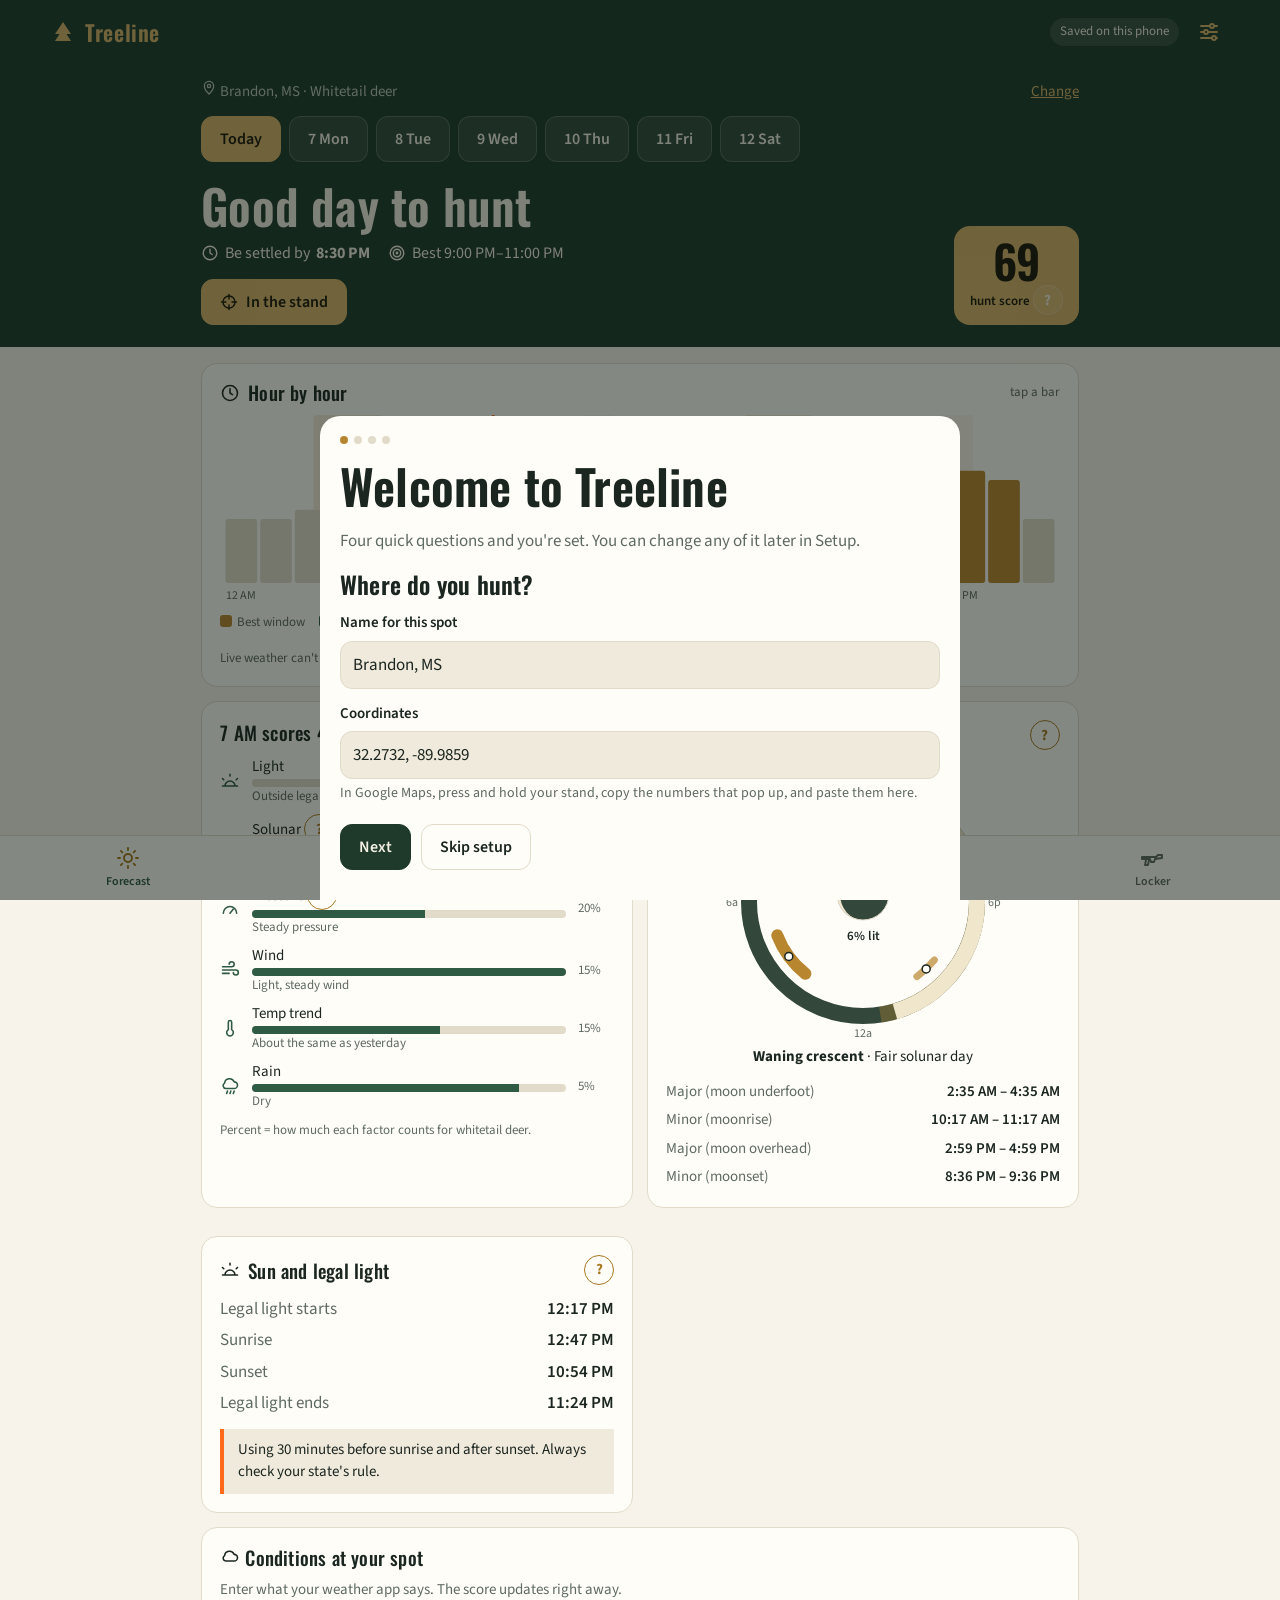
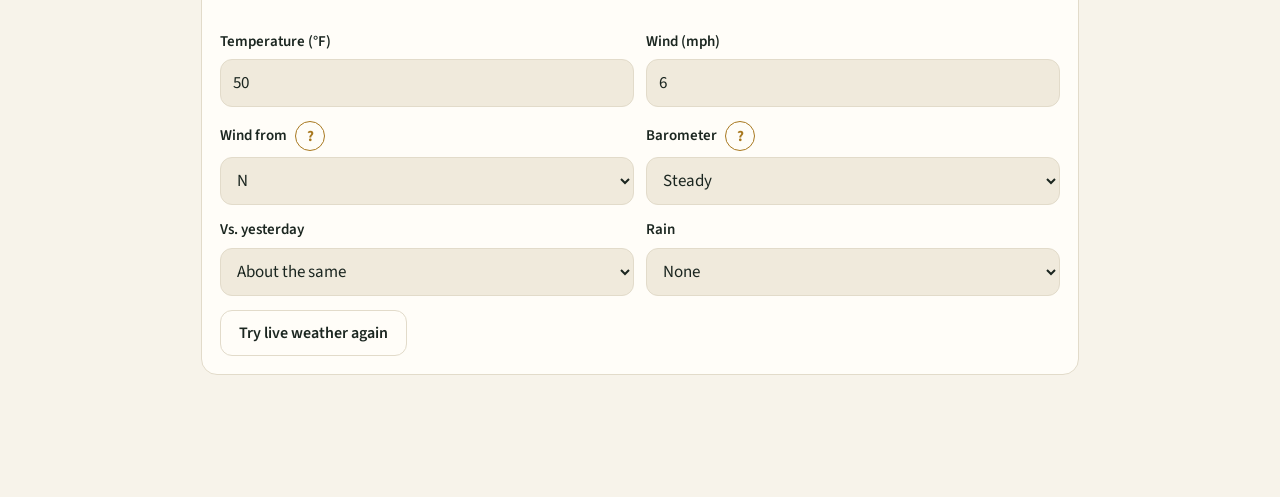
==== commit 848f7103: "Rename index (1).html to index.html" ====
--- a/index.html
+++ b/index.html
@@ -2,6 +2,10 @@
 <html lang="en"><head><meta charset="utf-8">
 <meta name="viewport" content="width=device-width,initial-scale=1">
 <title>Treeline Hunt Kit</title>
+<meta name="theme-color" content="#1f3a2b">
+<link rel="manifest" href="manifest.json">
+<link rel="icon" href="icon-192.png">
+<link rel="apple-touch-icon" href="icon-192.png">
 <link rel="preconnect" href="https://fonts.googleapis.com"><link rel="preconnect" href="https://fonts.gstatic.com" crossorigin>
 <link href="https://fonts.googleapis.com/css2?family=Oswald:wght@500;600&family=Source+Sans+3:wght@400;600;700&display=swap" rel="stylesheet">
 <style>
@@ -72,26 +76,32 @@
 table{border-collapse:collapse;width:100%;font-size:15px}th,td{padding:8px;border-bottom:1px solid var(--line);text-align:right;white-space:nowrap}
 th{font-size:13px;color:var(--mute);font-weight:600}td:first-child,th:first-child{text-align:left}.tablewrap{overflow-x:auto}
 tr.hl td{background:var(--soft)}
-nav.tabs{position:fixed;left:0;right:0;bottom:0;display:grid;grid-template-columns:repeat(5,1fr);background:var(--panel);border-top:1px solid var(--line);padding-bottom:env(safe-area-inset-bottom);z-index:5}
+nav.tabs{position:fixed;left:0;right:0;bottom:0;display:grid;grid-template-columns:repeat(5,1fr);background:var(--panel);border-top:1px solid var(--line);padding-bottom:env(safe-area-inset-bottom);z-index:1100}
 nav.tabs a{display:flex;flex-direction:column;align-items:center;justify-content:center;min-height:64px;color:var(--mute);text-decoration:none;font-size:12px;font-weight:600;gap:3px}
 nav.tabs a.cur{color:var(--green2)}nav.tabs a.cur svg{color:var(--brass)}
-.sheet{position:fixed;inset:0;background:rgba(10,20,14,.5);display:flex;align-items:flex-end;justify-content:center;z-index:20}
+.sheet{position:fixed;inset:0;background:rgba(10,20,14,.5);display:flex;align-items:flex-end;justify-content:center;z-index:2000}
 .sheet>div{background:var(--panel);width:min(640px,100%);max-height:92vh;overflow:auto;border-radius:20px 20px 0 0;padding:20px 20px 30px}
 .warn{border-left:4px solid var(--ox);padding:10px 14px;background:var(--soft);font-size:15px}
 .safety{border-left-color:var(--blaze)}
-.toast{position:fixed;left:50%;bottom:100px;transform:translateX(-50%);background:var(--ink);color:var(--bg);padding:10px 16px;border-radius:12px;font-weight:600;z-index:30}
+.toast{position:fixed;left:50%;bottom:100px;transform:translateX(-50%);background:var(--ink);color:var(--bg);padding:10px 16px;border-radius:12px;font-weight:600;z-index:2100}
 .scopewrap{display:grid;grid-template-columns:minmax(0,1fr);justify-items:center}
 #scope{width:min(100%,340px);aspect-ratio:1;display:block}
 #tgt{width:min(100%,360px);aspect-ratio:1;display:block;margin:0 auto;touch-action:manipulation;cursor:crosshair}
 .seg{display:inline-flex;border:1px solid var(--line);border-radius:12px;overflow:hidden}.seg button{border:0;border-radius:0;min-height:42px}
-.coach{position:fixed;left:12px;right:12px;bottom:84px;z-index:15;background:var(--green);color:var(--gink);border-radius:16px;padding:16px;max-width:560px;margin:0 auto}
+.coach{position:fixed;left:12px;right:12px;bottom:84px;z-index:1500;background:var(--green);color:var(--gink);border-radius:16px;padding:16px;max-width:560px;margin:0 auto}
 .coach button{background:#d8b46a;color:#1b1708;border-color:#d8b46a}.coach .ghost{background:transparent;color:var(--gink);border-color:rgba(255,255,255,.3)}
-.spot{position:relative;z-index:12;box-shadow:0 0 0 4px #d8b46a,0 0 0 2000px rgba(10,20,14,.45);border-radius:14px}
+.spot{position:relative;z-index:1400;box-shadow:0 0 0 4px #d8b46a,0 0 0 2000px rgba(10,20,14,.45);border-radius:14px}
 .dots{display:flex;gap:6px}.dots i{width:8px;height:8px;border-radius:50%;background:var(--line)}.dots i.on{background:var(--brassbg)}
 .choice{display:grid;grid-template-columns:repeat(2,minmax(0,1fr));gap:10px}.choice button{min-height:64px;flex-direction:column;gap:2px}
 .pop{animation:pop .45s cubic-bezier(.2,1.6,.4,1)}@keyframes pop{from{transform:scale(0)}}
 body.night{--bg:#0a0f0b;--panel:#111a13;--ink:#f1ecdf;--mute:#a7b2a9;--line:#24322a;--soft:#162019;background:#0a0f0b;color:#f1ecdf}
 body.night .top{display:none}
+.mapbox{position:relative;height:62vh;min-height:360px;border-radius:16px;overflow:hidden;border:1px solid var(--line);isolation:isolate;background:var(--soft)}
+#map{position:absolute;inset:0}.cross{position:absolute;left:50%;top:50%;width:30px;height:30px;margin:-15px;z-index:800;pointer-events:none}
+.pinwrap{background:none;border:0}.pin{width:22px;height:22px;border-radius:50%;background:#1f3a2b;border:3px solid #d8b46a;box-shadow:0 1px 5px rgba(0,0,0,.6)}.pin.sel{background:#ff6b1a}
+.pinlab{position:absolute;left:26px;top:1px;white-space:nowrap;font:600 14px "Source Sans 3",sans-serif;color:#fff;text-shadow:0 1px 3px #000,0 0 2px #000}
+.mlabel{background:#1f3a2b;color:#f4efe3;border:0;font:600 15px "Source Sans 3",sans-serif;border-radius:8px;padding:4px 8px}.mlabel::before{display:none}
+.leaflet-container{font-family:"Source Sans 3",sans-serif}.toolbar{display:flex;gap:8px;flex-wrap:wrap;margin:10px 0}
 @media(max-width:600px){.verdict{grid-template-columns:1fr}.badge-score{display:flex;align-items:center;gap:12px;text-align:left;justify-self:start}.badge-score .num{font-size:40px}}
 @media(prefers-reduced-motion:reduce){.tg,.holes,.meter i{transition:none!important}.pop{animation:none}}
 </style></head><body>
@@ -116,6 +126,13 @@
   legalLightMin: 30,                    // minutes before sunrise / after sunset
   solunar: {majorMin:60, minorMin:30},  // half-width of each window (major = 2 h total)
   clicksPerTurn: 60,
+  // Map styles. Free public sources, fine for personal use; switch to a paid provider if the app goes public.
+  maps: {
+    sat:   {label:'Satellite', url:'https://server.arcgisonline.com/ArcGIS/rest/services/World_Imagery/MapServer/tile/{z}/{y}/{x}', opt:{maxZoom:19, attribution:'Imagery © Esri, Maxar, Earthstar Geographics'}},
+    topo:  {label:'Topo',      url:'https://{s}.tile.opentopomap.org/{z}/{x}/{y}.png', opt:{maxZoom:17, subdomains:'abc', attribution:'© OpenStreetMap contributors, SRTM · style © OpenTopoMap (CC-BY-SA)'}},
+    street:{label:'Street',    url:'https://tile.openstreetmap.org/{z}/{x}/{y}.png', opt:{maxZoom:19, attribution:'© OpenStreetMap contributors'}}
+  },
+  scentConeMeters: 250,
   fpsPerInch: 25,                       // velocity lost per inch of barrel shorter than the box's test barrel (rule of thumb)                    // only changes how the turret drawing spins
   // Each species = how much each factor matters (weights add to 1).
   species: {
@@ -185,7 +202,8 @@
          {sel:'#trajcard',text:'This is the bullet\'s path compared to your crosshair. Tap Fire to watch it fly.'}],
   zero:[{sel:'#tgtcard',text:'Shoot three shots, then tap where each one hit on this target. Your real target\'s grid matches the 1-inch squares.'},
         {sel:'#turrets',text:'Tap Show me and the turrets spin the exact number of clicks while the group slides onto the bullseye.'}],
-  stands:[{sel:'#standlist',text:'Each stand shows its wind diagram: the arrow is the wind, the red cone is where your scent drifts, and the brass marks are the winds you picked as good.'}],
+  stands:[{sel:'#mapcard',text:'Your stands on the map. Press and hold anywhere (or line up the crosshair and tap Add stand) to drop a new one. Tap a pin to see its wind and scent cone.'},
+          {sel:'#standlist',text:'Each stand shows its wind diagram: the arrow is the wind, the red cone is where your scent drifts, and the brass marks are the winds you picked as good.'}],
   journal:[{sel:'#logbtn',text:'Log every sit, even the empty ones. After a few, Treeline shows what conditions actually produce deer at your spots.'}],
   setup:[]
 };
@@ -393,6 +411,7 @@
 const r1 = n => (Math.round(n*10)/10).toFixed(1);
 const compass = d => ['N','NE','E','SE','S','SW','W','NW'][Math.round(d/45)%8];
 const midnight = off => { const d=new Date(); d.setHours(0,0,0,0); d.setDate(d.getDate()+off); return d.getTime(); };
+const ON_CLAUDE = !!window.claude || /claude/.test(location.hostname);
 const calm = () => window.matchMedia && matchMedia('(prefers-reduced-motion: reduce)').matches;
 function toast(msg){ const t=document.createElement('div'); t.className='toast'; t.textContent=msg; document.body.appendChild(t); setTimeout(()=>t.remove(),2200); }
 
@@ -429,7 +448,7 @@
   return {v:2, updated:0, onboarded:false, tours:{}, species:'deer', legalMin:CONFIG.legalLightMin, location:{...CONFIG.defaultLocation},
     env:{tempF:55, altFt:300, windMph:10, windClock:3, inclineDeg:0, step:25, max:400, mag:9, viewYd:200},
     manualWx:{temp:50, wind:6, dir:'N', trend:'steady', vsYesterday:'same', rain:'none'},
-    stands:[], activeStandId:null, log:[],
+    stands:[], activeStandId:null, log:[], mapStyle:'sat',
     activeRifleId:rid,
     rifles:[{id:rid, name:'Sample deer rifle', caliber:'.308 Win', sightIn:1.5, clickUnit:'MOA', clickValue:.25, zeroYd:100, twist:'1:10',
       notes:'Sample — tap Edit and enter your own rifle.', zeroLoadId:a, activeLoadId:a,
@@ -578,6 +597,53 @@
   }
 };
 
+/* ---------- MAP (Leaflet, loaded only when the map is opened) ---------- */
+const Geo = {
+  dest(lat,lon,brg,m){ return [lat+m*Math.cos(brg*DEG)/111320, lon+m*Math.sin(brg*DEG)/(111320*Math.cos(lat*DEG))]; },
+  yards(a,b){ const R=6371000, dLa=(b[0]-a[0])*DEG, dLo=(b[1]-a[1])*DEG;
+    const h=Math.sin(dLa/2)**2+Math.cos(a[0]*DEG)*Math.cos(b[0]*DEG)*Math.sin(dLo/2)**2; return 2*R*Math.asin(Math.sqrt(h))*1.09361; }
+};
+const MapKit = {
+  map:null, group:null, loading:null,
+  load(){ if (window.L) return Promise.resolve(); if (this.loading) return this.loading;
+    this.loading=new Promise((res,rej)=>{ const css=document.createElement('link'); css.rel='stylesheet'; css.href='https://cdnjs.cloudflare.com/ajax/libs/leaflet/1.9.4/leaflet.min.css'; document.head.appendChild(css);
+      const sc=document.createElement('script'); sc.src='https://cdnjs.cloudflare.com/ajax/libs/leaflet/1.9.4/leaflet.min.js'; sc.onload=()=>res(); sc.onerror=()=>{ this.loading=null; rej(); }; document.head.appendChild(sc); });
+    return this.loading; },
+  async mount(){
+    const el=$('#map'); if (!el) return;
+    try{ await this.load(); }catch(e){ el.innerHTML='<div class="warn" style="margin:16px">The map couldn\'t load. Check your signal and try again.</div>'; return; }
+    if (!$('#map')) return;
+    if (this.map){ this.map.remove(); this.map=null; }
+    const sel=S.stands.find(x=>x.id===UIx.selStand&&x.lat), first=S.stands.find(x=>x.lat);
+    const v=UIx.mapView || (sel?{lat:sel.lat,lon:sel.lon,z:17}:first?{lat:first.lat,lon:first.lon,z:16}:{lat:S.location.lat,lon:S.location.lon,z:14});
+    const m=this.map=L.map(el,{zoomControl:true}).setView([v.lat,v.lon],v.z);
+    const t=CONFIG.maps[S.mapStyle]||CONFIG.maps.sat; L.tileLayer(t.url,t.opt).addTo(m);
+    this.group=L.layerGroup().addTo(m);
+    m.on('moveend',()=>{ const c=m.getCenter(); UIx.mapView={lat:c.lat,lon:c.lng,z:m.getZoom()}; });
+    m.on('contextmenu',e=>{ if (UIx.measure) return; Screens.stands.edit({id:uid(),name:'',lat:+e.latlng.lat.toFixed(5),lon:+e.latlng.lng.toFixed(5),height:'',goodWinds:[],notes:''},true); });
+    m.on('click',e=>{ if (!UIx.measure) return; const p=[e.latlng.lat,e.latlng.lng]; if (!UIx.mA||UIx.mB){ UIx.mA=p; UIx.mB=null; } else UIx.mB=p; this.draw(); Screens.stands.panel(); });
+    this.draw();
+  },
+  draw(){
+    if (!this.map) return; const g=this.group; g.clearLayers();
+    for (const st of S.stands){ if (!st.lat||!st.lon) continue; const isSel=st.id===UIx.selStand;
+      const mk=L.marker([st.lat,st.lon],{icon:L.divIcon({className:'pinwrap',html:`<div class="pin ${isSel?'sel':''}"></div><div class="pinlab">${esc(st.name)}</div>`,iconSize:[22,22],iconAnchor:[11,11]})}).addTo(g);
+      mk.on('click',ev=>{ L.DomEvent.stopPropagation(ev); if (UIx.measure){ UIx.mA=[st.lat,st.lon]; UIx.mB=null; } else UIx.selStand=isSel?null:st.id; this.draw(); Screens.stands.panel(); }); }
+    const st=S.stands.find(x=>x.id===UIx.selStand&&x.lat), w=Weather.at(Date.now());
+    if (st && w.dir!=null && !UIx.measure){ const down=(w.dir+180)%360, R=CONFIG.scentConeMeters, cone=[[st.lat,st.lon]];
+      for (let a=-24;a<=24;a+=6) cone.push(Geo.dest(st.lat,st.lon,down+a,R));
+      L.polygon(cone,{color:'#e08a74',weight:1,fillColor:'#c0492f',fillOpacity:.3,interactive:false}).addTo(g);
+      const s0=Geo.dest(st.lat,st.lon,w.dir,R*.9), s1=Geo.dest(st.lat,st.lon,w.dir,R*.18);
+      L.polyline([s0,s1],{color:'#f4efe3',weight:5,interactive:false}).addTo(g);
+      L.polygon([s1,Geo.dest(st.lat,st.lon,w.dir-12,R*.3),Geo.dest(st.lat,st.lon,w.dir+12,R*.3)],{color:'#f4efe3',weight:1,fillColor:'#f4efe3',fillOpacity:1,interactive:false}).addTo(g); }
+    if (UIx.me){ L.circle([UIx.me.lat,UIx.me.lon],{radius:UIx.me.acc,color:'#4a90e2',weight:1,fillOpacity:.12,interactive:false}).addTo(g);
+      L.circleMarker([UIx.me.lat,UIx.me.lon],{radius:8,color:'#fff',weight:3,fillColor:'#2f80ed',fillOpacity:1}).addTo(g); }
+    if (UIx.measure && UIx.mA){ L.circleMarker(UIx.mA,{radius:6,color:'#d8b46a',weight:3,fillColor:'#1f3a2b',fillOpacity:1}).addTo(g);
+      if (UIx.mB){ const yd=Geo.yards(UIx.mA,UIx.mB); L.polyline([UIx.mA,UIx.mB],{color:'#d8b46a',weight:4,dashArray:'8 6'}).addTo(g);
+        L.circleMarker(UIx.mB,{radius:6,color:'#d8b46a',weight:3,fillColor:'#ff6b1a',fillOpacity:1}).addTo(g).bindTooltip(`${Math.round(yd)} yd`,{permanent:true,direction:'top',className:'mlabel',offset:[0,-8]}).openTooltip(); } }
+  }
+};
+
 /* ---------- sheets: forms, tips, coach ---------- */
 function openSheet(html){ const box=document.createElement('div'); box.className='sheet'; box.innerHTML=`<div role="dialog">${html}</div>`; document.body.appendChild(box);
   box.addEventListener('click',e=>{ if (e.target===box||e.target.closest('[data-x]')) box.remove(); }); return box; }
@@ -606,7 +672,7 @@
 const Coach = {
   start(tab,force){ const steps=TOURS[tab]||[]; if (!steps.length || (!force && S.tours[tab])) return; this.tab=tab; this.i=0; this.steps=steps; this.show(); },
   clear(){ $$('.spot').forEach(e=>e.classList.remove('spot')); const c=$('.coach'); if (c) c.remove(); },
-  show(){ this.clear(); const st=this.steps[this.i], el=$(st.sel); if (!el){ this.done(); return; }
+  show(){ this.clear(); let st=this.steps[this.i], el=st&&$(st.sel); while (st && !el){ this.i++; st=this.steps[this.i]; el=st&&$(st.sel); } if (!el){ this.done(); return; }
     el.classList.add('spot'); el.scrollIntoView({block:'center', behavior:calm()?'auto':'smooth'});
     const c=document.createElement('div'); c.className='coach'; c.setAttribute('role','dialog');
     c.innerHTML=`<div class="dots" style="margin-bottom:10px">${this.steps.map((_,j)=>`<i class="${j===this.i?'on':''}"></i>`).join('')}</div><p style="margin:0 0 12px">${esc(st.text)}</p><div class="row"><button data-next>${this.i<this.steps.length-1?'Next':'Got it'}</button><button class="ghost" data-skip>Skip tour</button></div>`;
@@ -951,8 +1017,39 @@
   windNow(){ const w=Weather.at(Date.now()); return {dir:w.dir, mph:w.wind, src:w.src}; },
   render(){
     const w=this.windNow();
-    return `<div class="wrap"><div class="row between"><h1>Stands</h1><button class="brass" data-addstand>${ic('plus',18)} Add stand</button></div>
-      <p class="small muted">Wind right now: <b>${w.dir!=null?`${Math.round(w.mph)} mph from ${compass(w.dir)}`:'unknown'}</b>${w.src==='manual'?' (from the conditions you entered on Forecast)':''}. ${q('scent')}</p>
+    const view = ON_CLAUDE ? 'list' : (UIx.standView||'map');
+    return `<div class="wrap"><div class="row between"><h1>Stands</h1>${ON_CLAUDE?'':`<div class="seg"><button class="${view==='map'?'on':''}" data-sv="map">${ic('map',18)} Map</button><button class="${view==='list'?'on':''}" data-sv="list">List</button></div>`}</div>
+      ${ON_CLAUDE?`<div class="warn small" style="margin:10px 0">Maps, GPS and live weather work in your GitHub version of Treeline.</div>`:''}
+      ${view==='map'?this.mapHTML():''}
+      ${view==='list'?this.listHTML(w):''}</div>`;
+  },
+  mapHTML(){
+    return `<div id="mapcard"><div class="toolbar"><div class="seg">${Object.entries(CONFIG.maps).map(([k,v])=>`<button class="${S.mapStyle===k?'on':''}" data-ms="${k}">${esc(v.label)}</button>`).join('')}</div></div>
+      <div class="mapbox"><div id="map"></div><svg class="cross" viewBox="0 0 30 30" aria-hidden="true"><path d="M15 3v9M15 18v9M3 15h9M18 15h9" stroke="#d8b46a" stroke-width="2.5" stroke-linecap="round"/><path d="M15 3v9M15 18v9M3 15h9M18 15h9" stroke="#000" stroke-opacity=".35" stroke-width="5" stroke-linecap="round" style="mix-blend-mode:multiply"/></svg></div>
+      <div class="toolbar"><button data-locate>${ic('pin',18)} Locate me</button><button class="${UIx.measure?'on':''}" data-measure>${ic('arc',18)} ${UIx.measure?'Measuring':'Measure'}</button><button class="brass" data-addcenter>${ic('plus',18)} Add stand at crosshair</button></div>
+      <div id="mappanel"></div></div>`;
+  },
+  panel(){ const el=$('#mappanel'); if (!el) return; let h='';
+    if (UIx.measure){ h = UIx.mB ? (()=>{ const yd=Math.round(Geo.yards(UIx.mA,UIx.mB)); return `<div class="card"><div class="big">${yd} yd</div><div class="row" style="margin-top:10px"><button class="brass" data-sendyd="${yd}">${ic('scope',18)} Use in the stand</button><button class="ghost" data-mclear>Measure again</button></div></div>`; })()
+        : `<div class="card small">${UIx.mA?'Now tap the spot you want to measure to.':'Tap a stand pin (or any spot) to start measuring.'}</div>`; }
+    else if (UIx.me){ h+=`<div class="card"><div class="small">You're here (accurate to about ${Math.round(UIx.me.acc*1.09361)} yd).</div><button class="brass" style="margin-top:10px" data-addme>${ic('plus',18)} Drop a stand where I'm standing</button></div>`; }
+    const st=S.stands.find(x=>x.id===UIx.selStand);
+    if (st && !UIx.measure){ const w=Weather.at(Date.now()), good=w.dir!=null&&(st.goodWinds||[]).includes(compass(w.dir));
+      h+=`<div class="card"><div class="hd"><div><h2>${esc(st.name)}</h2><div class="small muted">${st.height?st.height+' ft up · ':''}good winds ${(st.goodWinds||[]).join(', ')||'not set'}</div></div>${w.dir!=null?`<span class="badge" style="${good?'':'background:var(--ox);color:#fff'}">${good?'Good wind now':'Wrong wind now'}</span>`:''}</div>
+        ${w.dir!=null?`<p class="small" style="margin:8px 0 0">Wind ${Math.round(w.wind)} mph from ${compass(w.dir)}. The red cone shows where your scent is drifting.</p>`:''}
+        <div class="row" style="margin-top:10px"><button data-fcst="${st.id}">${ic('sun',18)} Forecast here</button><button data-edits="${st.id}">${ic('edit',18)} Edit</button></div></div>`; }
+    if (!h && !S.stands.length) h=`<div class="card small">Press and hold on the map, or line up the crosshair and tap <b>Add stand at crosshair</b>.</div>`;
+    el.innerHTML=h; this.bindPanel(); },
+  bindPanel(){
+    $$('#mappanel [data-fcst]').forEach(b=>b.onclick=()=>this.forecastHere(b.dataset.fcst));
+    $$('#mappanel [data-edits]').forEach(b=>b.onclick=()=>this.edit(S.stands.find(x=>x.id===b.dataset.edits),false));
+    const sy=$('[data-sendyd]'); if (sy) sy.onclick=()=>{ Screens.stand.st.yd=Math.max(10,Math.min(600,Math.round(+sy.dataset.sendyd/5)*5)); location.hash='stand'; };
+    const mc=$('[data-mclear]'); if (mc) mc.onclick=()=>{ UIx.mA=null; UIx.mB=null; MapKit.draw(); this.panel(); };
+    const am=$('[data-addme]'); if (am) am.onclick=()=>this.edit({id:uid(),name:'',lat:+UIx.me.lat.toFixed(5),lon:+UIx.me.lon.toFixed(5),height:'',goodWinds:[],notes:''},true);
+  },
+  forecastHere(id){ const st=S.stands.find(x=>x.id===id); S.location={name:st.name,lat:st.lat,lon:st.lon}; S.activeStandId=st.id; Store.save(); Weather.load(true); location.hash='forecast'; },
+  listHTML(w){
+    return `<p class="small muted">Wind right now: <b>${w.dir!=null?`${Math.round(w.mph)} mph from ${compass(w.dir)}`:'unknown'}</b>${w.src==='manual'?' (from the conditions you entered on Forecast)':''}. ${q('scent')}</p>
       <div id="standlist">${S.stands.length?S.stands.map(st=>{ const good=w.dir!=null&&(st.goodWinds||[]).includes(compass(w.dir));
         return `<div class="card"><div class="hd"><div><h2>${esc(st.name)}</h2><div class="small muted">${st.height?`${st.height} ft up · `:''}${st.lat&&st.lon?`${st.lat}, ${st.lon}`:'no coordinates yet'}</div></div>
           ${w.dir!=null?`<span class="badge" style="${good?'':'background:var(--ox);color:#fff'}">${good?'Good wind now':'Wrong wind now'}</span>`:''}</div>
@@ -960,8 +1057,9 @@
           <div class="small" style="text-align:center">${w.dir!=null?`Your scent is drifting toward the <b>${DIRS[Math.round(((w.dir+180)%360)/45)%8]}</b>.`:''} Good winds: <b>${(st.goodWinds||[]).join(', ')||'none picked'}</b></div>
           ${st.height?`<div class="small muted" style="text-align:center;margin-top:4px">Shot angle from ${st.height} ft: ${[15,25,40].map(y=>`${Math.round(Math.atan(st.height/(y*3))/DEG)}° at ${y} yd`).join(' · ')}</div>`:''}
           ${st.notes?`<p class="small muted">${esc(st.notes)}</p>`:''}
-          <div class="row" style="margin-top:12px">${st.lat&&st.lon?`<a href="https://www.google.com/maps/search/?api=1&query=${encodeURIComponent(st.lat+','+st.lon)}" target="_blank" rel="noopener" style="text-decoration:none"><button>${ic('map',18)} Map</button></a><button data-fcst="${st.id}">${ic('sun',18)} Forecast here</button>`:''}<button data-edits="${st.id}" aria-label="Edit stand">${ic('edit',18)}</button></div></div>`; }).join('')
-      :`<div class="card"><h2>Add your first stand</h2><p class="small muted">Save each stand with the winds it hunts well in. Forecast will then tell you which one fits the day's wind.</p><button class="pri" data-addstand>${ic('plus',18)} Add stand</button></div>`}</div></div>`;
+          <div class="row" style="margin-top:12px">${st.lat&&st.lon&&!ON_CLAUDE?`<button data-onmap="${st.id}">${ic('map',18)} On map</button>`:''}${st.lat&&st.lon?`<a href="https://www.google.com/maps/search/?api=1&query=${encodeURIComponent(st.lat+','+st.lon)}" target="_blank" rel="noopener" style="text-decoration:none"><button>${ic('map',18)} Map</button></a><button data-fcst="${st.id}">${ic('sun',18)} Forecast here</button>`:''}<button data-edits="${st.id}" aria-label="Edit stand">${ic('edit',18)}</button></div></div>`; }).join('')
+      :`<div class="card"><h2>Add your first stand</h2><p class="small muted">Save each stand with the winds it hunts well in. Forecast will then tell you which one fits the day's wind.</p><button class="pri" data-addstand>${ic('plus',18)} Add stand</button></div>`}</div>
+      <button class="brass" style="margin-top:4px" data-addstand>${ic('plus',18)} Add stand</button>`;
   },
   edit(st,isNew){
     const box=openSheet(`<div class="hd"><h2>${isNew?'New stand':'Edit stand'}</h2><button class="ghost" data-x>Close</button></div>
@@ -976,13 +1074,24 @@
       if (e.target.closest('[data-ss]')){ st.name=box.querySelector('#st_n').value||'Stand'; const m=box.querySelector('#st_c').value.match(/(-?\d+(?:\.\d+)?)[,\s]+(-?\d+(?:\.\d+)?)/);
         if (m && Math.abs(+m[1])<=90 && Math.abs(+m[2])<=180){ st.lat=+m[1]; st.lon=+m[2]; }
         st.height=+box.querySelector('#st_h').value||''; st.notes=box.querySelector('#st_no').value; st.goodWinds=DIRS.filter(d=>gw.has(d));
-        if (isNew) S.stands.push(st); Store.save(); box.remove(); go(); }
+        if (isNew) S.stands.push(st); UIx.selStand=st.id; Store.save(); box.remove(); go(); }
       const d=e.target.closest('[data-sd]'); if (d){ if (!d.dataset.sure){ d.dataset.sure=1; d.textContent='Tap again to delete'; return; } S.stands=S.stands.filter(x=>x.id!==st.id); Store.save(); box.remove(); go(); } });
   },
   bind(){
     $$('[data-addstand]').forEach(b=>b.onclick=()=>this.edit({id:uid(),name:'',lat:'',lon:'',height:'',goodWinds:[],notes:''},true));
     $$('[data-edits]').forEach(b=>b.onclick=()=>this.edit(S.stands.find(x=>x.id===b.dataset.edits),false));
-    $$('[data-fcst]').forEach(b=>b.onclick=()=>{ const st=S.stands.find(x=>x.id===b.dataset.fcst); S.location={name:st.name,lat:st.lat,lon:st.lon}; S.activeStandId=st.id; Store.save(); Weather.load(true); location.hash='forecast'; });
+    $$('[data-fcst]').forEach(b=>b.onclick=()=>this.forecastHere(b.dataset.fcst));
+    $$('[data-sv]').forEach(b=>b.onclick=()=>{ UIx.standView=b.dataset.sv; go(); });
+    $$('[data-onmap]').forEach(b=>b.onclick=()=>{ const st=S.stands.find(x=>x.id===b.dataset.onmap); UIx.selStand=st.id; UIx.mapView={lat:st.lat,lon:st.lon,z:17}; UIx.standView='map'; go(); });
+    $$('[data-ms]').forEach(b=>b.onclick=()=>{ S.mapStyle=b.dataset.ms; Store.save(); go(); });
+    const ac=$('[data-addcenter]'); if (ac) ac.onclick=()=>{ if (!MapKit.map){ toast('The map is still loading'); return; } const c=MapKit.map.getCenter(); this.edit({id:uid(),name:'',lat:+c.lat.toFixed(5),lon:+c.lng.toFixed(5),height:'',goodWinds:[],notes:''},true); };
+    const ms=$('[data-measure]'); if (ms) ms.onclick=()=>{ UIx.measure=!UIx.measure; UIx.mA=null; UIx.mB=null; const sel=S.stands.find(x=>x.id===UIx.selStand&&x.lat); if (UIx.measure&&sel) UIx.mA=[sel.lat,sel.lon];
+      ms.classList.toggle('on',UIx.measure); ms.lastChild.textContent=UIx.measure?' Measuring':' Measure'; MapKit.draw(); this.panel(); };
+    const lo=$('[data-locate]'); if (lo) lo.onclick=()=>{ if (!navigator.geolocation){ toast('Location isn\'t available on this device'); return; } lo.lastChild.textContent=' Finding you…';
+      navigator.geolocation.getCurrentPosition(p=>{ UIx.me={lat:p.coords.latitude,lon:p.coords.longitude,acc:p.coords.accuracy}; lo.lastChild.textContent=' Locate me';
+        if (MapKit.map) MapKit.map.setView([UIx.me.lat,UIx.me.lon],Math.max(MapKit.map.getZoom(),17)); MapKit.draw(); this.panel(); },
+        ()=>{ lo.lastChild.textContent=' Locate me'; toast('Location was blocked. Allow it in Chrome\'s site settings.'); },{enableHighAccuracy:true,timeout:15000}); };
+    if ($('#map')){ MapKit.mount(); this.panel(); }
   }
 },
 
@@ -1085,8 +1194,11 @@
       <div class="card"><h3>${ic('target')} What you're hunting</h3><div class="choice">${Object.entries(CONFIG.species).map(([k,v])=>`<button class="${S.species===k?'on':''}" data-sp="${k}">${esc(v.label)}</button>`).join('')}</div>
         <label for="s_legal">Legal light, minutes before and after ${q('legal')}</label><input id="s_legal" type="number" inputmode="decimal" data-legal value="${S.legalMin}">
         <label for="s_alt">Elevation at your spot (ft)</label><input id="s_alt" type="number" inputmode="decimal" data-alt value="${S.env.altFt}"></div>
+      ${ON_CLAUDE?'':`<div class="card"><h3>${ic('rifle')} Install Treeline</h3><p class="small" style="margin-top:4px">Put Treeline on your home screen so it opens like an app and works offline in the woods.</p>
+        ${UIx.installEvt?`<button class="brass" data-install>Install app</button>`:`<p class="small muted">In Chrome, tap the ⋮ menu, then <b>Add to Home screen</b> (or <b>Install app</b>). If it's already installed, you're set.</p>`}</div>`}
       <div class="card"><h3>${ic('check')} Help</h3><div class="row"><button data-tours>Replay the guided tours</button><button data-wiz>Run first-time setup again</button></div></div>
       <div class="card"><h3>${ic('gear')} Your data</h3><p class="small">${Store.mode==='cloud'?'Your rifles and settings save to your Claude account and follow you to any device where you open this page.':'Your rifles and settings are saved on this phone only. Copy a backup now and then.'}</p>
+        ${ON_CLAUDE?'':`<div class="row" style="margin-bottom:10px"><button class="brass" data-dlfile>Download backup file</button><label class="btnlike" style="margin:0"><input type="file" id="s_file" accept=".json,application/json" style="display:none"><span style="display:inline-flex;min-height:46px;align-items:center;padding:0 18px;border:1px solid var(--line);border-radius:12px;background:var(--panel);cursor:pointer">Restore from file</span></label></div>`}
         <div class="row"><button data-copy>Copy backup</button><button data-restore>Restore from backup</button></div>
         <textarea id="s_backup" style="margin-top:12px" placeholder="Paste a backup here, then tap Restore"></textarea>
         <button class="ghost" style="margin-top:12px" data-reset>Reset to sample data</button></div>
@@ -1105,6 +1217,10 @@
     $('[data-alt]').onchange=e=>{ S.env.altFt=+e.target.value||0; Store.save(); };
     $('[data-tours]').onclick=()=>{ S.tours={}; Store.save(); toast('Tours will play as you open each tab'); };
     $('[data-wiz]').onclick=()=>Wizard.open();
+    const ins=$('[data-install]'); if (ins) ins.onclick=async()=>{ const e=UIx.installEvt; UIx.installEvt=null; try{ e.prompt(); await e.userChoice; }catch(_){} go(); };
+    const dl=$('[data-dlfile]'); if (dl) dl.onclick=()=>{ const a=document.createElement('a'); a.href=URL.createObjectURL(new Blob([JSON.stringify(S,null,1)],{type:'application/json'}));
+      a.download=`treeline-backup-${new Date().toISOString().slice(0,10)}.json`; document.body.appendChild(a); a.click(); setTimeout(()=>{ URL.revokeObjectURL(a.href); a.remove(); },500); toast('Backup saved to Downloads'); };
+    const fi=$('#s_file'); if (fi) fi.onchange=async()=>{ try{ const o=JSON.parse(await fi.files[0].text()); if (!o.rifles||!o.rifles.length) throw 0; S=upgrade(o); S.onboarded=true; Store.save(); toast('Restored'); go(); }catch(e){ toast('That file isn\'t a Treeline backup'); } };
     $('[data-copy]').onclick=async()=>{ const txt=JSON.stringify(S); $('#s_backup').value=txt;
       try{ await navigator.clipboard.writeText(txt); toast('Backup copied'); }catch(e){ $('#s_backup').select(); toast('Select the text and copy it'); } };
     $('[data-restore]').onclick=()=>{ try{ const o=JSON.parse($('#s_backup').value); if (!o.rifles||!o.rifles.length) throw 0; S=upgrade(o); Store.save(); toast('Restored'); go(); }catch(e){ toast('That backup didn\'t read correctly'); } };
@@ -1126,12 +1242,14 @@
   if (UIx.lastTab!==cur && S.onboarded && !$('.sheet')) setTimeout(()=>Coach.start(cur),400);
   UIx.lastTab=cur;
 }
-window.addEventListener('hashchange', ()=>{ Coach.clear(); UIx.hour=null; go(); });
+window.addEventListener('hashchange', ()=>{ Coach.clear(); UIx.hour=null; if (MapKit.map && location.hash!=='#stands'){ MapKit.map.remove(); MapKit.map=null; } go(); });
 
 /* ---------- start ---------- */
 const saved = Store.local(); if (saved && saved.rifles && saved.rifles.length) S = upgrade(saved);
 Store.pill(); go();
 if (!S.onboarded) Wizard.open();
+window.addEventListener('beforeinstallprompt', e=>{ e.preventDefault(); UIx.installEvt=e; if (location.hash==='#setup') go(); });
+if (!ON_CLAUDE && 'serviceWorker' in navigator && location.protocol==='https:') navigator.serviceWorker.register('sw.js').catch(()=>{});
 Weather.load().then(()=>{ if (!$('.sheet')) go(); });
 Store.connect(remote=>{
   if (remote && remote.rifles && remote.rifles.length && (remote.updated||0) >= (S.updated||0)){
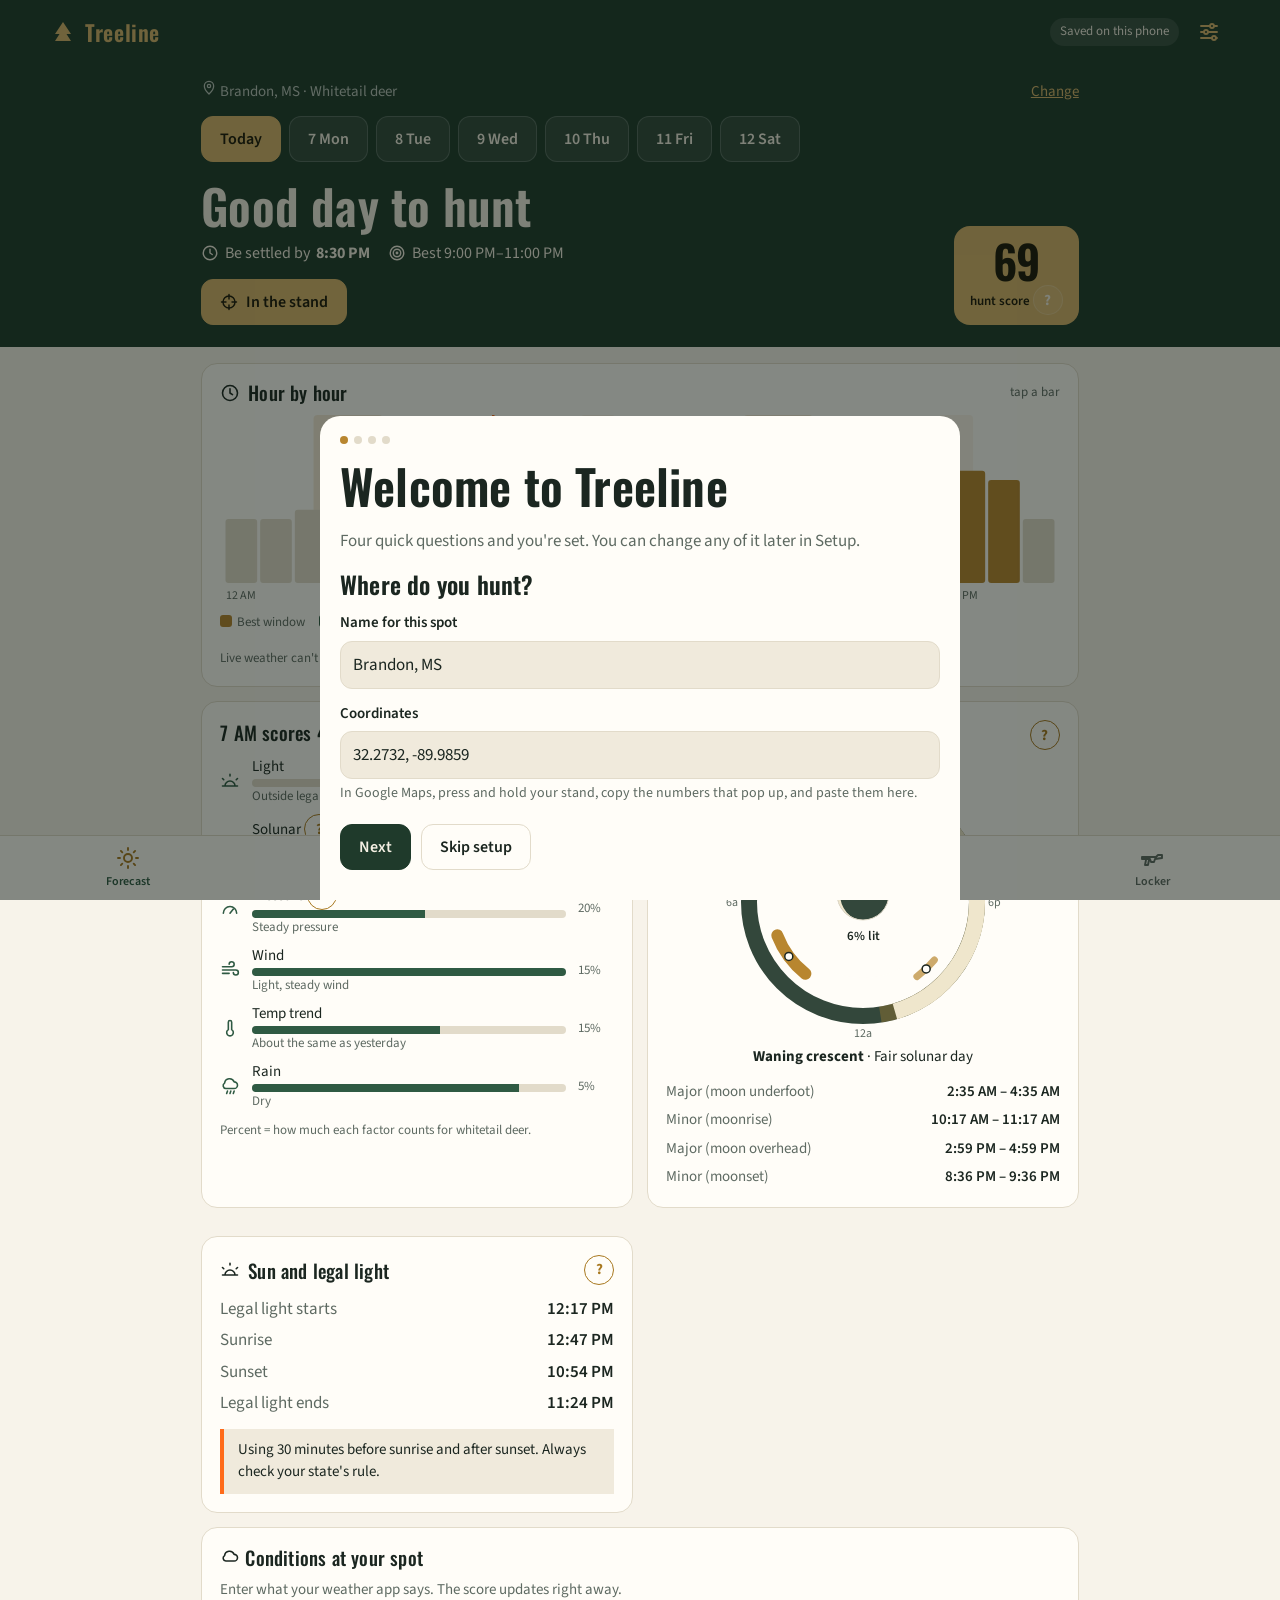
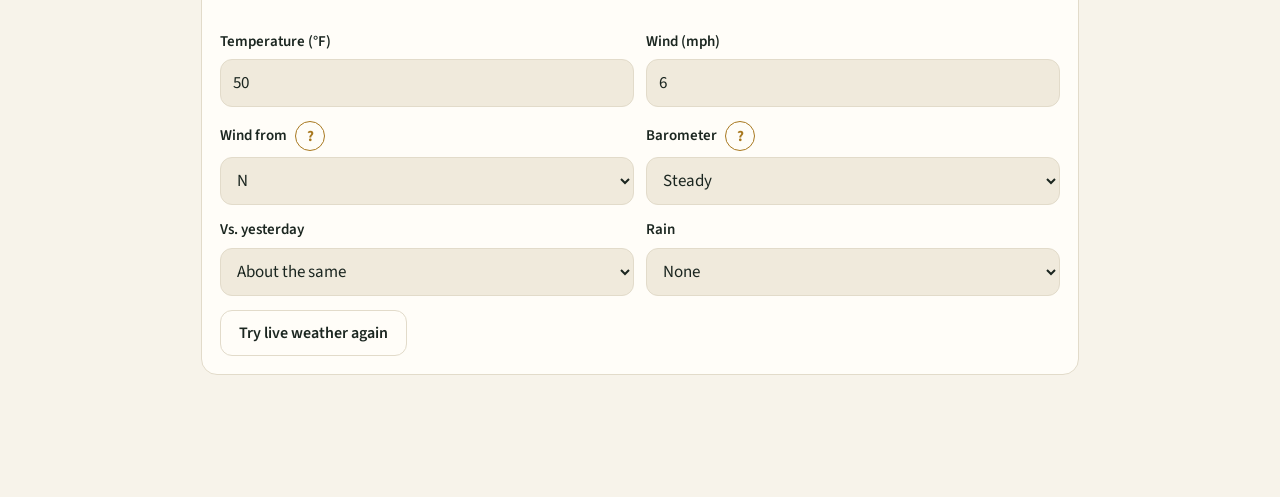
==== commit 49fb21e4: "Add factory ammo list and Pick-from-list picker - ammo.json: 195 factory loads (Federal, Remington, " ====
--- a/index.html
+++ b/index.html
@@ -644,6 +644,51 @@
   }
 };
 
+/* ---------- FACTORY AMMO LIST (ammo.json, loaded only when the picker opens) ---------- */
+const AmmoDB = {
+  list:null, loading:null,
+  load(){ if (this.list) return Promise.resolve(this.list); if (this.loading) return this.loading;
+    this.loading=fetch('ammo.json').then(r=>{ if (!r.ok) throw 0; return r.json(); }).then(j=>{ this.list=j; return j; }).catch(e=>{ this.loading=null; throw e; });
+    return this.loading; },
+  // "308 Winchester", ".308 Win" and "308" all become comparable keys
+  key(c){ return String(c||'').toLowerCase().replace(/winchester/g,'win').replace(/remington/g,'rem').replace(/magnum/g,'mag').replace(/creedmoor/g,'cm')
+    .replace(/springfield|sprg|spfld/g,'').replace(/[^a-z0-9]/g,''); },
+  fits(entryCal,rifleCal){ const a=this.key(entryCal), r=this.key(rifleCal); return !!r && (a===r || a.startsWith(r) || r.startsWith(a)); },
+  label(e){ return `${e.b} ${e.l} ${e.gr} gr ${e.bu}`; },
+  notes(e){ return `From ${e.b}'s published specs${e.p?` (part ${e.p})`:''}.${e.g7?` G7 BC ${e.g7}.`:''} Source: ${e.s}`; }
+};
+function ammoPicker(rifleCal, onPick){
+  const box=openSheet(`<div class="hd"><h2>Pick your ammo</h2><button class="ghost" data-x>Close</button></div>
+    <input id="ap_q" type="search" placeholder="Search: hornady 150, fusion, eld-x" autocomplete="off" style="margin-top:6px">
+    <div class="row" style="margin:10px 0" id="ap_opts"></div><div id="ap_list" class="small muted">Loading the list…</div>
+    <p class="tiny muted" style="margin-top:12px">Numbers come from each maker's published specs. Your rifle may shoot a little slower than the box says, so true your velocity on the Range card for best results.</p>`);
+  let only=true;
+  const draw=()=>{ const list=AmmoDB.list, el=box.querySelector('#ap_list'); if (!list) return;
+    const fitting=list.filter(e=>AmmoDB.fits(e.c,rifleCal)), useOnly=only && fitting.length>0;
+    box.querySelector('#ap_opts').innerHTML = fitting.length ? `<button class="${useOnly?'on':''}" data-only>${useOnly?'Showing':'Show only'} ${esc(rifleCal)}</button>${useOnly?'<button class="ghost" data-all>Show all calibers</button>':''}`
+      : `<span class="tiny muted">${rifleCal?`Nothing listed for "${esc(rifleCal)}" yet. Showing all calibers.`:'Showing all calibers.'}</span>`;
+    const words=box.querySelector('#ap_q').value.toLowerCase().split(/\s+/).filter(Boolean);
+    const hits=(useOnly?fitting:list).filter(e=>{ const h=`${e.b} ${e.l} ${e.c} ${e.gr} ${e.gr}gr ${e.bu} ${e.p||''}`.toLowerCase(); return words.every(w=>h.includes(w)); })
+      .sort((a,b)=>a.c.localeCompare(b.c)||a.b.localeCompare(b.b)||a.gr-b.gr);
+    el.className='';
+    el.innerHTML = hits.length ? hits.slice(0,80).map(e=>`<button class="ammo-row" data-aid="${esc(e.id)}" style="width:100%;justify-content:space-between;text-align:left;margin-bottom:8px;padding:10px 14px;min-height:56px">
+        <span><b>${esc(e.b)} ${esc(e.l)}</b><br><span class="small muted">${esc(e.c)} · ${e.gr} gr ${esc(e.bu)}</span></span>
+        <span class="small" style="text-align:right;white-space:nowrap">${e.mv} fps<br><span class="muted">BC ${e.bc}</span></span></button>`).join('') + (hits.length>80?`<p class="tiny muted">Showing 80 of ${hits.length}. Type more to narrow it down.</p>`:'')
+      : `<p class="small muted">No matches. Try fewer words, or close this and type the numbers from your box.</p>`; };
+  box.addEventListener('input',e=>{ if (e.target.id==='ap_q') draw(); });
+  box.addEventListener('click',e=>{ if (e.target.closest('[data-only]')){ only=true; draw(); } if (e.target.closest('[data-all]')){ only=false; draw(); }
+    const r=e.target.closest('[data-aid]'); if (r){ const ent=AmmoDB.list.find(x=>x.id===r.dataset.aid); box.remove(); onPick(ent); } });
+  AmmoDB.load().then(draw).catch(()=>{ box.querySelector('#ap_list').textContent='The ammo list couldn\'t load. Check your signal, or type the numbers from your box.'; });
+}
+// Fill an open load form from a picked entry
+function fillLoadForm(box,e){
+  const set=(k,v)=>{ const el=box.querySelector('#f_'+k); if (el && v!=null) el.value=v; };
+  set('name',AmmoDB.label(e)); set('grains',e.gr); set('bc',e.bc); set('mv',e.mv); set('model','G1'); set('testBarrel',e.tb||''); set('mvChrono',''); set('notes',AmmoDB.notes(e));
+  const k=box.querySelector('#f_kind'); if (k){ k.value='Factory'; k.dispatchEvent(new Event('change',{bubbles:true})); }
+  toast('Filled in from the list');
+}
+const PICK_BTN = `<button type="button" class="brass wide" data-pickammo style="margin:10px 0 4px">Pick from list</button><div class="tiny muted" style="text-align:center">or type the numbers from your box below</div>`;
+
 /* ---------- sheets: forms, tips, coach ---------- */
 function openSheet(html){ const box=document.createElement('div'); box.className='sheet'; box.innerHTML=`<div role="dialog">${html}</div>`; document.body.appendChild(box);
   box.addEventListener('click',e=>{ if (e.target===box||e.target.closest('[data-x]')) box.remove(); }); return box; }
@@ -652,9 +697,9 @@
   if (t.pic==='turret' && !calm()) setTimeout(()=>{ const g=box.querySelector('#tipT'); if (g) g.style.transform='rotate(-48deg)'; },250); }
 document.addEventListener('click',e=>{ const b=e.target.closest('[data-tip]'); if (b){ e.preventDefault(); tip(b.dataset.tip); } });
 
-function sheet(title, fields, obj, onSave, extra=''){
+function sheet(title, fields, obj, onSave, extra='', top=''){
   const box=document.createElement('div'); box.className='sheet';
-  const draw=()=>{ box.innerHTML=`<div role="dialog" aria-label="${esc(title)}"><div class="hd"><h2>${esc(title)}</h2><button class="ghost" data-x>Close</button></div>
+  const draw=()=>{ box.innerHTML=`<div role="dialog" aria-label="${esc(title)}"><div class="hd"><h2>${esc(title)}</h2><button class="ghost" data-x>Close</button></div>${top}
     ${fields.filter(f=>!f.when||f.when(obj)).map(f=>`<label for="f_${f.k}">${esc(f.label)}${f.tip?q(f.tip):''}</label>${
       f.type==='select' ? `<select id="f_${f.k}">${f.opts.map(o=>`<option ${obj[f.k]===o?'selected':''}>${esc(o)}</option>`).join('')}</select>`
       : f.type==='textarea' ? `<textarea id="f_${f.k}">${esc(obj[f.k])}</textarea>`
@@ -698,7 +743,8 @@
         <label for="w4">Caliber</label><input id="w4" data-w="cal" placeholder=".270 Win" value="${esc(d.cal)}">
         <label>Turret clicks ${q('clicks')}</label><div class="chips">${chip('click','0.25','1/4 MOA')}${chip('click','0.125','1/8 MOA')}${chip('click','0.1','0.1 MIL')}</div>
         <label>Zero distance ${q('zero')}</label><div class="chips">${chip('zero',25,'25 yd')}${chip('zero',50,'50 yd')}${chip('zero',100,'100 yd')}${chip('zero',200,'200 yd')}</div>`,
-      ()=>`<h2>Your ammo</h2><p class="muted">These numbers are printed on most boxes. Skip this and you can add it later.</p>
+      ()=>`<h2>Your ammo</h2><p class="muted">Pick your box from the list, or type the numbers printed on it. You can skip this and add it later.</p>
+        <button type="button" class="brass wide" data-wpick style="margin:6px 0 4px">Pick from list</button>${d.src?`<div class="tiny muted">Filled in from ${esc(d.srcBrand)}'s published specs.</div>`:''}
         <label for="w5">Name</label><input id="w5" data-w="lname" placeholder="Federal 130 gr" value="${esc(d.lname)}">
         <div class="f2"><div><label for="w6">Bullet (gr)</label><input id="w6" data-w="grains" type="number" inputmode="decimal" value="${esc(d.grains)}"></div>
         <div><label for="w7">BC ${q('bc')}</label><input id="w7" data-w="bc" type="number" step=".001" inputmode="decimal" value="${esc(d.bc)}"></div></div>
@@ -706,7 +752,8 @@
     ];
     this.box.innerHTML=`<div role="dialog" aria-label="First-time setup"><div class="dots" style="margin-bottom:16px">${steps.map((_,j)=>`<i class="${j<=s?'on':''}"></i>`).join('')}</div>${steps[s]()}
       <div class="row" style="margin-top:20px">${s<steps.length-1?`<button class="pri" data-wn>Next</button>`:`<button class="pri" data-wf>Finish</button>`}${s>0?`<button data-wb>Back</button>`:''}<button class="ghost" data-ws>${s===0?'Skip setup':'Skip the rest'}</button></div></div>`;
-    this.box.onclick=e=>{ const c=e.target.closest('[data-wc]'); if (c){ this.read(); const [k,v]=c.dataset.wc.split('|'); this.d[k]=v; if (k==='click') this.d.unit= v==='0.1'?'MIL':'MOA'; this.draw(); return; }
+    this.box.onclick=e=>{ if (e.target.closest('[data-wpick]')){ this.read(); ammoPicker(this.d.cal, ent=>{ Object.assign(this.d,{lname:AmmoDB.label(ent), grains:ent.gr, bc:ent.bc, mv:ent.mv, tb:ent.tb||'', src:AmmoDB.notes(ent), srcBrand:ent.b}); this.draw(); }); return; }
+      const c=e.target.closest('[data-wc]'); if (c){ this.read(); const [k,v]=c.dataset.wc.split('|'); this.d[k]=v; if (k==='click') this.d.unit= v==='0.1'?'MIL':'MOA'; this.draw(); return; }
       if (e.target.closest('[data-wn]')){ this.read(); this.step++; this.draw(); }
       if (e.target.closest('[data-wb]')){ this.read(); this.step--; this.draw(); }
       if (e.target.closest('[data-wf]')||e.target.closest('[data-ws]')){ this.read(); this.finish(); } };
@@ -716,7 +763,7 @@
     S.species=d.species;
     if (d.rname.trim()){ const lid=uid(), hasLoad=+d.bc>0&&+d.mv>0;
       const r={id:uid(), name:d.rname.trim(), caliber:d.cal, sightIn:1.5, clickUnit:d.unit, clickValue:+d.click, zeroYd:+d.zero, twist:'', notes:'', zeroLoadId:lid, activeLoadId:lid,
-        loads:[{id:lid, name:d.lname||'My load', kind:'Factory', grains:+d.grains||'', bc:hasLoad?+d.bc:'', model:'G1', mv:hasLoad?+d.mv:'', notes:'', fixUp:null, fixRight:null}]};
+        loads:[{id:lid, name:d.lname||'My load', kind:'Factory', grains:+d.grains||'', bc:hasLoad?+d.bc:'', model:'G1', mv:hasLoad?+d.mv:'', testBarrel:d.tb||'', notes:d.src||'', fixUp:null, fixRight:null}]};
       S.rifles=[r]; S.activeRifleId=r.id; }
     S.onboarded=true; Store.save(); this.box.remove(); Weather.load(true).then(go); go();
   }
@@ -839,12 +886,15 @@
       sheet('New rifle',CONFIG.rifleFields,r,o=>{ S.rifles.push(o); S.activeRifleId=o.id; Store.save(); go(); }); });
     on('data-editl',v=>{ const [rid,lid]=v.split('|'), r=S.rifles.find(x=>x.id===rid), l=loadOf(r,lid);
       const extra=`<div class="row" style="margin-top:16px">${l.id!==r.zeroLoadId?`<button data-mkzero>Make this the zero load</button>`:''}${r.loads.length>1?`<button class="ghost" data-dell>Delete load</button>`:''}</div>`;
-      const box=sheet('Edit load',CONFIG.loadFields,{...l},o=>{ Object.assign(l,o); Store.save(); go(); },extra);
+      const box=sheet('Edit load',CONFIG.loadFields,{...l},o=>{ Object.assign(l,o); Store.save(); go(); },extra,PICK_BTN);
       box.addEventListener('click',e=>{
+        if (e.target.closest('[data-pickammo]')) ammoPicker(r.caliber, ent=>fillLoadForm(box,ent));
         if (e.target.closest('[data-mkzero]')){ r.zeroLoadId=l.id; r.loads.forEach(x=>{x.fixUp=null;x.fixRight=null;}); Store.save(); box.remove(); toast('Zero load changed'); go(); }
         const d=e.target.closest('[data-dell]'); if (d){ if (d.dataset.sure){ r.loads=r.loads.filter(x=>x.id!==l.id); if (r.zeroLoadId===l.id) r.zeroLoadId=r.loads[0].id; if (r.activeLoadId===l.id) r.activeLoadId=r.loads[0].id; Store.save(); box.remove(); go(); }
           else { d.dataset.sure=1; d.textContent='Tap again to delete'; } } }); });
-    on('data-addload',rid=>{ const r=S.rifles.find(x=>x.id===rid); sheet('New load',CONFIG.loadFields,{id:uid(),name:'New load',kind:'Factory',grains:'',bc:'',model:'G1',mv:'',notes:'',fixUp:null,fixRight:null},o=>{ r.loads.push(o); Store.save(); go(); }); });
+    on('data-addload',rid=>{ const r=S.rifles.find(x=>x.id===rid);
+      const box=sheet('New load',CONFIG.loadFields,{id:uid(),name:'New load',kind:'Factory',grains:'',bc:'',model:'G1',mv:'',notes:'',fixUp:null,fixRight:null},o=>{ r.loads.push(o); Store.save(); go(); },'',PICK_BTN);
+      box.addEventListener('click',e=>{ if (e.target.closest('[data-pickammo]')) ammoPicker(r.caliber, ent=>fillLoadForm(box,ent)); }); });
     on('data-delr',id=>{ const b=$(`[data-delr="${id}"]`); if (!b.dataset.sure){ b.dataset.sure=1; b.textContent='Tap again to delete'; return; }
       S.rifles=S.rifles.filter(r=>r.id!==id); S.activeRifleId=S.rifles[0].id; Store.save(); go(); });
   }
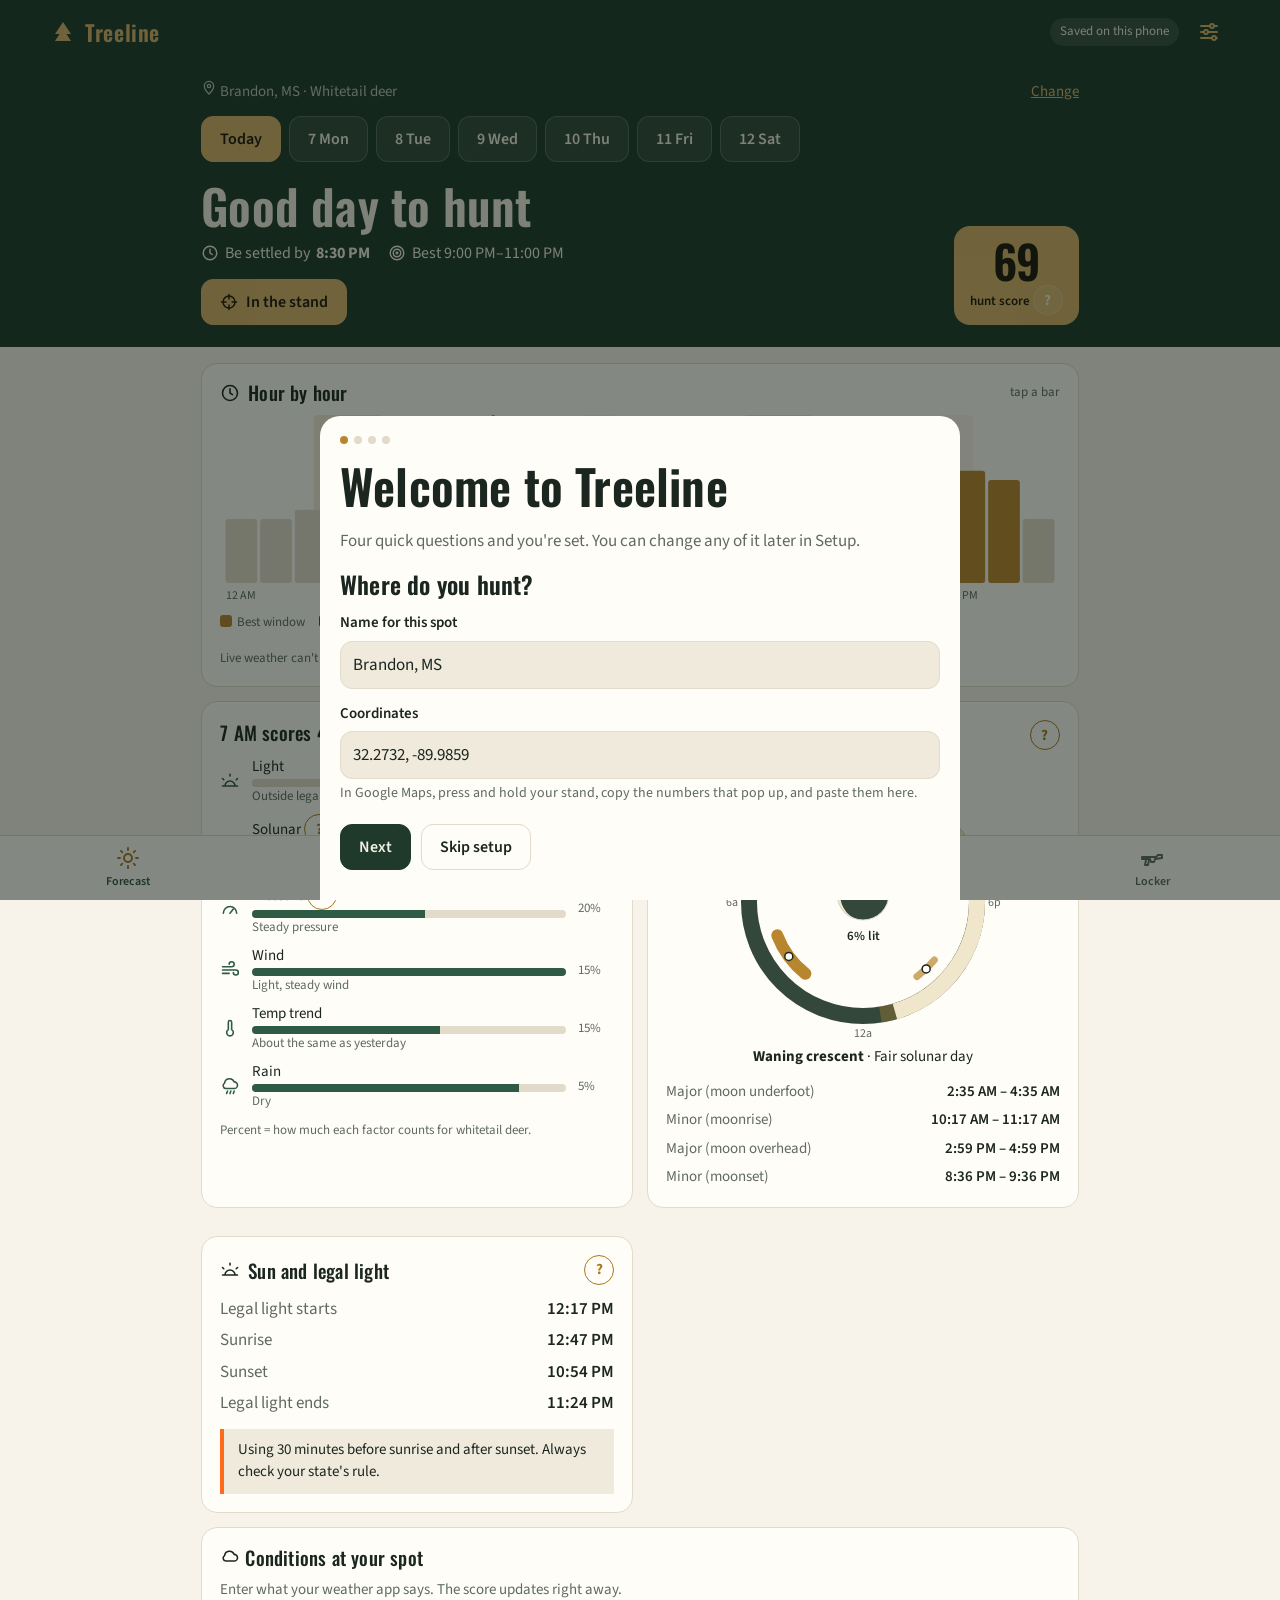
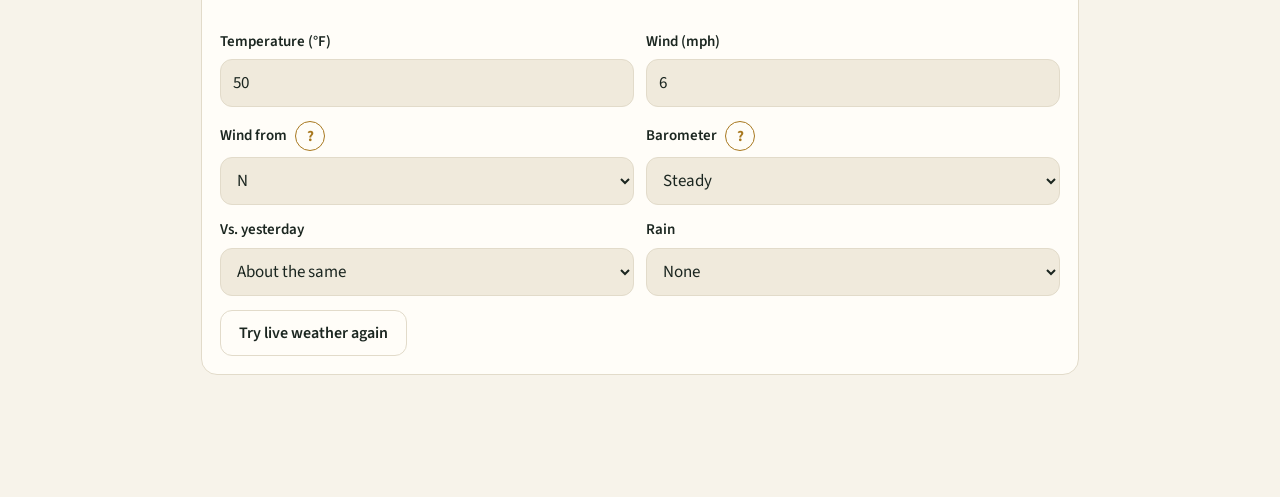
==== commit e1c93dce: "Split the app into separate files Same app, same behavior. index.html now loads css/app.css and one " ====
--- a/index.html
+++ b/index.html
@@ -8,1304 +8,25 @@
 <link rel="apple-touch-icon" href="icon-192.png">
 <link rel="preconnect" href="https://fonts.googleapis.com"><link rel="preconnect" href="https://fonts.gstatic.com" crossorigin>
 <link href="https://fonts.googleapis.com/css2?family=Oswald:wght@500;600&family=Source+Sans+3:wght@400;600;700&display=swap" rel="stylesheet">
-<style>
-/* VOICE: a trusted outfitter's field guide: plain words, steady confidence
-   IDEA: the brass-and-green look of a classic sporting-goods catalog and a printed range card
-   PICTURE: the green verdict band, the 24-hour moon dial, the scope view with a deer at distance
-   COLOUR and TYPE: hunting green, brass, oxblood, warm paper; blaze only for "now" and safety. Oswald + Source Sans 3
-   LAYOUT: one column on phones, verdict first, tab bar pinned to the bottom */
-:root{color-scheme:light dark;
---bg:light-dark(#f7f3ea,#0e1611);--panel:light-dark(#fffdf8,#16211a);--soft:light-dark(#f0eadc,#1c2a21);
---ink:light-dark(#1b2620,#ece7da);--mute:light-dark(#5e6a62,#9ba79f);--line:light-dark(#e2dbca,#27362c);
---green:light-dark(#1f3a2b,#0a130d);--green2:light-dark(#2f5a43,#5f9275);--gink:#f4efe3;
---brass:light-dark(#a8781f,#d8b46a);--brassbg:light-dark(#b8862f,#d8b46a);--brassink:light-dark(#fff,#1b1708);
---ox:light-dark(#7a3b2e,#e08a74);--blaze:#ff6b1a;--deer:light-dark(#8a6a43,#a98559);
---moonLit:light-dark(#efe6cc,#efe6cc);--moonDark:light-dark(#33473b,#25352b);--paper:light-dark(#fbf7ec,#e9e2cf)}
-:root[data-theme=light]{color-scheme:light}:root[data-theme=dark]{color-scheme:dark}
-*{box-sizing:border-box;min-width:0}
-body{margin:0;background:var(--bg);color:var(--ink);font:17px/1.5 "Source Sans 3",system-ui,sans-serif;overflow-x:clip;padding-bottom:92px}
-h1,h2,h3,.num,.os{font-family:Oswald,"Arial Narrow",sans-serif;font-weight:600;line-height:1.08;margin:0;letter-spacing:.2px}
-h1{font-size:clamp(32px,8vw,48px);text-wrap:balance}h2{font-size:24px}h3{font-size:19px;font-weight:500}
-a{color:var(--brass)}
-.top{background:var(--green);color:var(--gink);padding:12px max(4vw,16px);display:flex;align-items:center;gap:10px}
-.top b{font:600 22px Oswald,"Arial Narrow",sans-serif;color:#d8b46a;letter-spacing:.6px}.top .pill{margin-left:auto}
-.pill{font-size:13px;padding:4px 10px;border-radius:99px;background:rgba(255,255,255,.1);white-space:nowrap;color:var(--gink)}
-.wrap{max-width:980px;margin:0 auto;padding:16px max(4vw,16px)}
-.band{background:var(--green);color:var(--gink);padding:6px 0 22px}
-.band .wrap{padding-top:10px;padding-bottom:0}.band .muted{color:#b9c4bb}
-.card{background:var(--panel);border:1px solid var(--line);border-radius:16px;padding:18px;margin:0 0 14px}
-.card>h3:first-child,.card>.hd:first-child{margin-bottom:12px}
-.hd{display:flex;align-items:center;gap:8px;justify-content:space-between}.hd h3{display:flex;align-items:center;gap:8px}
-.grid{display:grid;grid-template-columns:repeat(auto-fit,minmax(min(100%,300px),1fr));gap:14px}
-.muted{color:var(--mute)}.small{font-size:15px}.tiny{font-size:13px}
-.row{display:flex;gap:10px;align-items:center;flex-wrap:wrap}.between{justify-content:space-between}
-.chips{overflow-x:auto;display:flex;gap:8px;padding:2px 0 4px;scrollbar-width:none}.chips>*{flex:none}
-button{font:600 16px "Source Sans 3",sans-serif;min-height:46px;padding:0 18px;border-radius:12px;border:1px solid var(--line);background:var(--panel);color:var(--ink);cursor:pointer;display:inline-flex;align-items:center;gap:8px;justify-content:center}
-button.pri{background:var(--green);color:var(--gink);border-color:var(--green)}
-button.brass{background:var(--brassbg);color:var(--brassink);border-color:var(--brassbg)}
-button.on{background:var(--green2);color:#fff;border-color:var(--green2)}
-button.ghost{background:transparent}button.wide{width:100%}
-.band button{background:rgba(255,255,255,.08);color:var(--gink);border-color:rgba(255,255,255,.18)}.band button.on{background:#d8b46a;color:#1b1708;border-color:#d8b46a}
-button:focus-visible,input:focus-visible,select:focus-visible,textarea:focus-visible,svg:focus-visible{outline:3px solid var(--brass);outline-offset:2px}
-.q{min-height:30px;width:30px;padding:0;border-radius:50%;font:700 15px "Source Sans 3";color:var(--brass);border:1.5px solid var(--brass);background:transparent;flex:none;position:relative}
-.q::after{content:"";position:absolute;inset:-8px}
-label{display:flex;align-items:center;gap:8px;font-size:15px;font-weight:600;margin:14px 0 6px}
-input,select,textarea{font:17px "Source Sans 3",sans-serif;width:100%;min-height:48px;padding:10px 12px;border-radius:12px;border:1px solid var(--line);background:var(--soft);color:var(--ink)}
-textarea{min-height:90px}.help{font-size:14px;color:var(--mute);margin-top:4px}
-input[type=range]{padding:0;min-height:44px;background:transparent;border:0;accent-color:var(--brassbg)}
-.f2{display:grid;grid-template-columns:minmax(0,1fr) minmax(0,1fr);gap:0 12px}
-.verdict{display:grid;grid-template-columns:minmax(0,1fr) auto;gap:16px;align-items:end;margin-top:14px}
-.badge-score{background:#d8b46a;color:#1b1708;border-radius:16px;padding:10px 16px;text-align:center;min-width:96px}
-.badge-score .num{font-size:46px}.badge-score span{font-size:13px;display:block;font-weight:600}
-.sub{display:flex;gap:8px 18px;flex-wrap:wrap;margin-top:10px;font-size:16px}.sub span{display:inline-flex;gap:6px;align-items:center}
-.fig{position:relative;height:190px}.fig>svg{position:absolute;inset:0;width:100%;height:100%}
-.legend{display:flex;gap:14px;flex-wrap:wrap;font-size:13px;color:var(--mute);margin-top:8px}
-.sw{display:inline-block;width:12px;height:12px;border-radius:3px;vertical-align:-1px;margin-right:5px}
-.kv{display:grid;grid-template-columns:auto 1fr;gap:6px 14px;margin:0}.kv dt{color:var(--mute);display:flex;gap:6px;align-items:center}.kv dd{margin:0;text-align:right;font-weight:600;white-space:nowrap}
-.meter{height:8px;border-radius:9px;background:var(--line);overflow:hidden}.meter i{display:block;height:100%;background:var(--green2);transition:width .5s}
-.why{display:grid;grid-template-columns:auto minmax(0,1fr) 2.4em;gap:8px 12px;align-items:center;font-size:15px}
-.why .ic{color:var(--green2)}
-.big{font:600 clamp(32px,9vw,52px) Oswald,"Arial Narrow",sans-serif;line-height:1}
-.dial2{display:grid;grid-template-columns:repeat(auto-fit,minmax(min(100%,150px),1fr));gap:12px}
-.turretbox{background:var(--green);color:var(--gink);border-radius:16px;padding:14px;text-align:center}
-.turretbox svg{width:130px;height:130px;display:block;margin:6px auto}
-.tg{transition:transform 1.1s cubic-bezier(.3,.7,.2,1)}
-.holes{transition:transform 1.1s cubic-bezier(.3,.7,.2,1)}
-.badge{font-size:12px;font-weight:700;padding:3px 9px;border-radius:99px;background:var(--brassbg);color:var(--brassink);white-space:nowrap}
-.load{border-top:1px solid var(--line);padding:14px 0}.load:first-of-type{border-top:0}
-table{border-collapse:collapse;width:100%;font-size:15px}th,td{padding:8px;border-bottom:1px solid var(--line);text-align:right;white-space:nowrap}
-th{font-size:13px;color:var(--mute);font-weight:600}td:first-child,th:first-child{text-align:left}.tablewrap{overflow-x:auto}
-tr.hl td{background:var(--soft)}
-nav.tabs{position:fixed;left:0;right:0;bottom:0;display:grid;grid-template-columns:repeat(5,1fr);background:var(--panel);border-top:1px solid var(--line);padding-bottom:env(safe-area-inset-bottom);z-index:1100}
-nav.tabs a{display:flex;flex-direction:column;align-items:center;justify-content:center;min-height:64px;color:var(--mute);text-decoration:none;font-size:12px;font-weight:600;gap:3px}
-nav.tabs a.cur{color:var(--green2)}nav.tabs a.cur svg{color:var(--brass)}
-.sheet{position:fixed;inset:0;background:rgba(10,20,14,.5);display:flex;align-items:flex-end;justify-content:center;z-index:2000}
-.sheet>div{background:var(--panel);width:min(640px,100%);max-height:92vh;overflow:auto;border-radius:20px 20px 0 0;padding:20px 20px 30px}
-.warn{border-left:4px solid var(--ox);padding:10px 14px;background:var(--soft);font-size:15px}
-.safety{border-left-color:var(--blaze)}
-.toast{position:fixed;left:50%;bottom:100px;transform:translateX(-50%);background:var(--ink);color:var(--bg);padding:10px 16px;border-radius:12px;font-weight:600;z-index:2100}
-.scopewrap{display:grid;grid-template-columns:minmax(0,1fr);justify-items:center}
-#scope{width:min(100%,340px);aspect-ratio:1;display:block}
-#tgt{width:min(100%,360px);aspect-ratio:1;display:block;margin:0 auto;touch-action:manipulation;cursor:crosshair}
-.seg{display:inline-flex;border:1px solid var(--line);border-radius:12px;overflow:hidden}.seg button{border:0;border-radius:0;min-height:42px}
-.coach{position:fixed;left:12px;right:12px;bottom:84px;z-index:1500;background:var(--green);color:var(--gink);border-radius:16px;padding:16px;max-width:560px;margin:0 auto}
-.coach button{background:#d8b46a;color:#1b1708;border-color:#d8b46a}.coach .ghost{background:transparent;color:var(--gink);border-color:rgba(255,255,255,.3)}
-.spot{position:relative;z-index:1400;box-shadow:0 0 0 4px #d8b46a,0 0 0 2000px rgba(10,20,14,.45);border-radius:14px}
-.dots{display:flex;gap:6px}.dots i{width:8px;height:8px;border-radius:50%;background:var(--line)}.dots i.on{background:var(--brassbg)}
-.choice{display:grid;grid-template-columns:repeat(2,minmax(0,1fr));gap:10px}.choice button{min-height:64px;flex-direction:column;gap:2px}
-.pop{animation:pop .45s cubic-bezier(.2,1.6,.4,1)}@keyframes pop{from{transform:scale(0)}}
-body.night{--bg:#0a0f0b;--panel:#111a13;--ink:#f1ecdf;--mute:#a7b2a9;--line:#24322a;--soft:#162019;background:#0a0f0b;color:#f1ecdf}
-body.night .top{display:none}
-.mapbox{position:relative;height:62vh;min-height:360px;border-radius:16px;overflow:hidden;border:1px solid var(--line);isolation:isolate;background:var(--soft)}
-#map{position:absolute;inset:0}.cross{position:absolute;left:50%;top:50%;width:30px;height:30px;margin:-15px;z-index:800;pointer-events:none}
-.pinwrap{background:none;border:0}.pin{width:22px;height:22px;border-radius:50%;background:#1f3a2b;border:3px solid #d8b46a;box-shadow:0 1px 5px rgba(0,0,0,.6)}.pin.sel{background:#ff6b1a}
-.pinlab{position:absolute;left:26px;top:1px;white-space:nowrap;font:600 14px "Source Sans 3",sans-serif;color:#fff;text-shadow:0 1px 3px #000,0 0 2px #000}
-.mlabel{background:#1f3a2b;color:#f4efe3;border:0;font:600 15px "Source Sans 3",sans-serif;border-radius:8px;padding:4px 8px}.mlabel::before{display:none}
-.leaflet-container{font-family:"Source Sans 3",sans-serif}.toolbar{display:flex;gap:8px;flex-wrap:wrap;margin:10px 0}
-@media(max-width:600px){.verdict{grid-template-columns:1fr}.badge-score{display:flex;align-items:center;gap:12px;text-align:left;justify-self:start}.badge-score .num{font-size:40px}}
-@media(prefers-reduced-motion:reduce){.tg,.holes,.meter i{transition:none!important}.pop{animation:none}}
-</style></head><body>
+<link rel="stylesheet" href="css/app.css">
+</head><body>
 <header class="top"><svg width="24" height="24" viewBox="0 0 24 24" aria-hidden="true"><path d="M12 2 4 14h4.5L4 21h16l-4.5-7H20z" fill="#d8b46a"/></svg><b>Treeline</b><span class="pill" id="savePill">Starting…</span><a href="#setup" aria-label="Setup" style="color:#d8b46a;display:flex;padding:8px"><svg width="24" height="24" viewBox="0 0 24 24" fill="none" stroke="currentColor" stroke-width="1.9" stroke-linecap="round" aria-hidden="true"><path d="M4 6h9M17 6h3M4 12h3M11 12h9M4 18h11M19 18h1"/><circle cx="15" cy="6" r="2"/><circle cx="9" cy="12" r="2"/><circle cx="17" cy="18" r="2"/></svg></a></header>
 <main id="view"></main>
 <nav class="tabs" id="tabs"></nav>
-<script>
-/* =====================================================================
-   TREELINE HUNT KIT — HOW THIS FILE IS ORGANIZED
-   1. CONFIG ........ knobs you can safely change: species, score weights,
-                      form fields, help-tip wording, guided-tour steps
-   2. CORE .......... pure math: sun/moon, solunar, hunt score, ballistics
-   3. STORE ......... saving (your Claude account, else this phone)
-   4. WEATHER ....... live forecast (Open-Meteo) with manual fallback
-   5. DRAWINGS ...... moon dial, turret, target, scope view, deer
-   6. SCREENS ....... one object per tab. Add a tab = add one object.
-   ===================================================================== */
-
-/* ---------- 1. CONFIG ---------- */
-const CONFIG = {
-  defaultLocation: {name:'Brandon, MS', lat:32.2732, lon:-89.9859},
-  legalLightMin: 30,                    // minutes before sunrise / after sunset
-  solunar: {majorMin:60, minorMin:30},  // half-width of each window (major = 2 h total)
-  clicksPerTurn: 60,
-  // Map styles. Free public sources, fine for personal use; switch to a paid provider if the app goes public.
-  maps: {
-    sat:   {label:'Satellite', url:'https://server.arcgisonline.com/ArcGIS/rest/services/World_Imagery/MapServer/tile/{z}/{y}/{x}', opt:{maxZoom:19, attribution:'Imagery © Esri, Maxar, Earthstar Geographics'}},
-    topo:  {label:'Topo',      url:'https://{s}.tile.opentopomap.org/{z}/{x}/{y}.png', opt:{maxZoom:17, subdomains:'abc', attribution:'© OpenStreetMap contributors, SRTM · style © OpenTopoMap (CC-BY-SA)'}},
-    street:{label:'Street',    url:'https://tile.openstreetmap.org/{z}/{x}/{y}.png', opt:{maxZoom:19, attribution:'© OpenStreetMap contributors'}}
-  },
-  scentConeMeters: 250,
-  fpsPerInch: 25,                       // velocity lost per inch of barrel shorter than the box's test barrel (rule of thumb)                    // only changes how the turret drawing spins
-  // Each species = how much each factor matters (weights add to 1).
-  species: {
-    deer:   {label:'Whitetail deer', w:{light:.25,solunar:.20,pressure:.20,wind:.15,temp:.15,rain:.05}, windCurve:'calm'},
-    turkey: {label:'Turkey',         w:{light:.35,solunar:.05,pressure:.10,wind:.25,temp:.05,rain:.20}, windCurve:'calm', morning:true},
-    hogs:   {label:'Hogs',           w:{light:.30,solunar:.15,pressure:.15,wind:.15,temp:.20,rain:.05}, windCurve:'calm', night:true},
-    ducks:  {label:'Ducks',          w:{light:.30,solunar:.05,pressure:.15,wind:.30,temp:.15,rain:.05}, windCurve:'windy'}
-  },
-  // Form fields. Add a line here and it shows up in the edit form automatically.
-  // tip: the name of a help tip below, shown as a "?" button next to the field.
-  rifleFields: [
-    {k:'name',label:'Name',type:'text'},
-    {k:'caliber',label:'Caliber',type:'text'},
-    {k:'sightIn',label:'Scope height over bore (in)',type:'number',step:.05,tip:'sightIn'},
-    {k:'clickUnit',label:'Turret unit',type:'select',opts:['MOA','MIL'],tip:'moa'},
-    {k:'clickValue',label:'Value per click',type:'number',step:.025,tip:'clicks',help:'1/4 MOA = 0.25 · 1/8 MOA = 0.125 · 0.1 MIL = 0.1'},
-    {k:'zeroYd',label:'Zero distance (yd)',type:'number',step:5,tip:'zero'},
-    {k:'barrelIn',label:'Barrel length (in)',type:'number',step:.5,tip:'barrel'},
-    {k:'twist',label:'Barrel twist',type:'text'},
-    {k:'notes',label:'Notes',type:'textarea'}
-  ],
-  loadFields: [
-    {k:'name',label:'Name',type:'text'},
-    {k:'kind',label:'Type',type:'select',opts:['Factory','Handload']},
-    {k:'grains',label:'Bullet weight (gr)',type:'number',step:1},
-    {k:'bc',label:'Ballistic coefficient (BC)',type:'number',step:.001,tip:'bc'},
-    {k:'model',label:'BC type',type:'select',opts:['G1','G7'],help:'Use G1 unless the box says G7.'},
-    {k:'mv',label:'Box velocity (fps)',type:'number',step:5,tip:'mv'},
-    {k:'testBarrel',label:'Box test-barrel length (in)',type:'number',step:.5,help:'Often printed near the velocity. 24 is common.'},
-    {k:'mvChrono',label:'Chronograph velocity (fps), if you have it',type:'number',step:5,tip:'chrono'},
-    {k:'powder',label:'Powder',type:'text',when:l=>l.kind==='Handload'},
-    {k:'charge',label:'Charge (gr)',type:'text',when:l=>l.kind==='Handload',help:'Record only data from a published load manual.'},
-    {k:'primer',label:'Primer',type:'text',when:l=>l.kind==='Handload'},
-    {k:'coal',label:'Overall length (in)',type:'text',when:l=>l.kind==='Handload'},
-    {k:'notes',label:'Notes',type:'textarea'}
-  ]
-};
-
-/* Help tips: the "?" buttons. Edit the words freely. pic = which drawing to show. */
-const TIPS = {
-  score:{t:'Hunt score',b:'A 0–100 blend of light, solunar timing, barometer, wind, temperature trend and rain, weighted for the animal you picked. It comes from common hunting wisdom, not lab science.'},
-  solunar:{t:'Solunar periods',b:'John Alden Knight\'s 1926 theory: animals move more when the moon is overhead or underfoot (major periods, about 2 hours) and when it rises or sets (minor, about 1 hour). The evidence is mixed, but a period that lands on dawn or dusk is worth planning around.',pic:'dial'},
-  legal:{t:'Legal shooting light',b:'Most states allow shooting from about 30 minutes before sunrise to 30 minutes after sunset, but rules differ by state and species. Set yours in Setup and check your state\'s regulations.'},
-  pressure:{t:'Barometer',b:'Many hunters see animals feed ahead of a falling barometer (a front coming in) and move again as it rises after the front passes.'},
-  bc:{t:'Ballistic coefficient (BC)',b:'How well a bullet slips through the air. A higher number keeps its speed better and drops less. It\'s printed on most ammo boxes or the maker\'s website.',pic:'bc'},
-  moa:{t:'MOA and MIL',b:'Two ways to measure small angles. 1 MOA is about 1 inch at 100 yards and 2 inches at 200. 1 MIL is 3.6 inches at 100 yards. Your turret caps say which your scope uses.',pic:'moa'},
-  clicks:{t:'Turret clicks',b:'Each click moves where the bullet lands by a small, fixed amount, usually 1/4 MOA (about 1/4 inch at 100 yards). Turn toward the arrow marked UP to hit higher, or R to hit further right.',pic:'turret'},
-  zero:{t:'Zero distance',b:'The distance where the bullet lands exactly on the crosshair. 100 yards is the most common deer-rifle zero.'},
-  sightIn:{t:'Scope height',b:'From the center of the barrel to the center of the scope. Measure it, or use 1.5 inches for most hunting rifles.'},
-  hold:{t:'Dial or hold',b:'Dial means turning the turret so the crosshair is dead-on at that distance. Hold means leaving the turret alone and aiming higher by the amount shown. When an animal is in front of you, holding is usually faster.'},
-  mv:{t:'Muzzle velocity',b:'How fast the bullet leaves the barrel. The box number comes from a test barrel that may be longer than yours, so your real speed is often a bit lower. A chronograph tells you exactly.'},
-  barrel:{t:'Barrel length',b:'A shorter barrel usually means a slower bullet than the box says. Treeline subtracts about 25 fps for every inch your barrel is shorter than the box\'s test barrel. That\'s a rule of thumb; truing or a chronograph beats it.'},
-  chrono:{t:'Chronograph',b:'A chronograph measures your real bullet speed. If you enter it, Treeline uses it instead of the box number.'},
-  truing:{t:'Truing',b:'Shoot at a long distance (200 to 300 yards), measure how far above or below the bullseye the group landed while aiming dead-on, and enter it. Treeline works backward to find the bullet speed that matches what really happened. This fixes every number in the app for that load.'},
-  scent:{t:'Wind and scent',b:'Wind is named for where it comes from: a north wind blows from the north toward the south. Your scent drifts downwind, so a stand is good when animals usually approach from upwind of you.'},
-  stand:{t:'Good winds',b:'Pick the wind directions that let you hunt this stand without your scent blowing toward where animals come from. Forecast then tells you which stand suits the day\'s wind.'},
-  mag:{t:'Scope power',b:'The scope view uses the field of view of a typical hunting scope at that power. Your scope may show slightly more or less.'}
-};
-
-/* Guided tours: shown the first time you open each tab. sel = the part to point at. */
-const TOURS = {
-  forecast:[{sel:'#verdict',text:'Start here. This is today\'s call: how good it looks, when to be in the stand, and the best two hours.'},
-            {sel:'#stripcard',text:'Each bar is one hour. Taller is better. Brass bars are the best window. Tap any bar to see why it scored that way.'},
-            {sel:'#dialcard',text:'The moon dial shows the whole day like a clock. Brass arcs are the solunar feeding periods; the lighter band is daylight.'}],
-  locker:[{sel:'.card',text:'Your rifles live here. Each rifle holds its loads. The scope is sighted in with the load marked Zero load.'}],
-  range:[{sel:'#scopecard',text:'Slide the distance and watch the deer move away. The crosshair shows where to aim so the bullet lands in the vitals.'},
-         {sel:'#trajcard',text:'This is the bullet\'s path compared to your crosshair. Tap Fire to watch it fly.'}],
-  zero:[{sel:'#tgtcard',text:'Shoot three shots, then tap where each one hit on this target. Your real target\'s grid matches the 1-inch squares.'},
-        {sel:'#turrets',text:'Tap Show me and the turrets spin the exact number of clicks while the group slides onto the bullseye.'}],
-  stands:[{sel:'#mapcard',text:'Your stands on the map. Press and hold anywhere (or line up the crosshair and tap Add stand) to drop a new one. Tap a pin to see its wind and scent cone.'},
-          {sel:'#standlist',text:'Each stand shows its wind diagram: the arrow is the wind, the red cone is where your scent drifts, and the brass marks are the winds you picked as good.'}],
-  journal:[{sel:'#logbtn',text:'Log every sit, even the empty ones. After a few, Treeline shows what conditions actually produce deer at your spots.'}],
-  setup:[]
-};
-</script>
-<script>
-/* ---------- 2. CORE (pure math — no screen code here) ---------- */
-/*CORE-START*/
-const DEG = Math.PI/180, DAY = 864e5, HOUR = 36e5;
-
-/* Sun & moon positions (after the well-known SunCalc formulas). */
-const Astro = (() => {
-  const e = DEG*23.4397;
-  const toDays = t => t/DAY - 0.5 + 2440588 - 2451545;
-  const ra  = (l,b) => Math.atan2(Math.sin(l)*Math.cos(e) - Math.tan(b)*Math.sin(e), Math.cos(l));
-  const dec = (l,b) => Math.asin(Math.sin(b)*Math.cos(e) + Math.cos(b)*Math.sin(e)*Math.sin(l));
-  const alt = (H,phi,d) => Math.asin(Math.sin(phi)*Math.sin(d) + Math.cos(phi)*Math.cos(d)*Math.cos(H));
-  const sidereal = (d,lw) => DEG*(280.16 + 360.9856235*d) - lw;
-  const wrap = a => { a = (a+Math.PI) % (2*Math.PI); if (a<0) a += 2*Math.PI; return a - Math.PI; };
-  function sun(d){ const M=DEG*(357.5291+0.98560028*d);
-    const L=M+DEG*(1.9148*Math.sin(M)+0.02*Math.sin(2*M)+0.0003*Math.sin(3*M))+DEG*102.9372+Math.PI;
-    return {dec:dec(L,0), ra:ra(L,0)}; }
-  function moon(d){ const L=DEG*(218.316+13.176396*d), M=DEG*(134.963+13.064993*d), F=DEG*(93.272+13.229350*d);
-    const l=L+DEG*6.289*Math.sin(M), b=DEG*5.128*Math.sin(F);
-    return {ra:ra(l,b), dec:dec(l,b), dist:385001-20905*Math.cos(M)}; }
-  function pos(body,t,lat,lon){ const d=toDays(t), c=body==='sun'?sun(d):moon(d);
-    const H=sidereal(d,-lon*DEG)-c.ra; return {alt:alt(H,lat*DEG,c.dec), H:wrap(H)}; }
-  function illum(t){ const d=toDays(t), s=sun(d), m=moon(d), sd=149598000;
-    const phi=Math.acos(Math.sin(s.dec)*Math.sin(m.dec)+Math.cos(s.dec)*Math.cos(m.dec)*Math.cos(s.ra-m.ra));
-    const inc=Math.atan2(sd*Math.sin(phi), m.dist-sd*Math.cos(phi));
-    const ang=Math.atan2(Math.cos(s.dec)*Math.sin(s.ra-m.ra), Math.sin(s.dec)*Math.cos(m.dec)-Math.cos(s.dec)*Math.sin(m.dec)*Math.cos(s.ra-m.ra));
-    return {fraction:(1+Math.cos(inc))/2, phase:0.5+0.5*inc*(ang<0?-1:1)/Math.PI}; }
-  // Walk through time in 2-minute steps and note rises, sets, overhead and underfoot moments.
-  function scan(body,from,to,lat,lon,h0){
-    const out=[], step=12e4; let p=pos(body,from,lat,lon), pt=from;
-    for (let t=from+step; t<=to; t+=step){
-      const c=pos(body,t,lat,lon), a0=p.alt-h0, a1=c.alt-h0;
-      if (a0<0 && a1>=0) out.push({type:'rise', t:pt+step*(-a0/(a1-a0))});
-      if (a0>=0 && a1<0) out.push({type:'set',  t:pt+step*(a0/(a0-a1))});
-      if (p.H<0 && c.H>=0 && p.H>-1) out.push({type:'over', t:pt+step*(-p.H/(c.H-p.H))});
-      if (p.H>2 && c.H<-2) out.push({type:'under', t:pt+step/2});
-      p=c; pt=t;
-    }
-    return out;
-  }
-  function phaseName(p){
-    const n=[[.03,'New moon'],[.22,'Waxing crescent'],[.28,'First quarter'],[.47,'Waxing gibbous'],[.53,'Full moon'],[.72,'Waning gibbous'],[.78,'Last quarter'],[.97,'Waning crescent'],[1.01,'New moon']];
-    return n.find(x=>p<x[0])[1];
-  }
-  // Everything for one local day that starts at d0 (local midnight, in ms).
-  function day(d0,lat,lon,legalMin,cfg){
-    const end=d0+DAY, sunEv=scan('sun',d0,end,lat,lon,-0.833*DEG);
-    const sunrise=(sunEv.find(x=>x.type==='rise')||{}).t ?? null, sunset=(sunEv.find(x=>x.type==='set')||{}).t ?? null;
-    const mEv=scan('moon',d0-3*HOUR,end+3*HOUR,lat,lon,0.125*DEG);
-    const periods=[];
-    for (const ev of mEv){
-      const major = ev.type==='over'||ev.type==='under', half=(major?cfg.majorMin:cfg.minorMin)*6e4;
-      const p={kind:major?'major':'minor', cause:ev.type, t:ev.t, start:ev.t-half, end:ev.t+half};
-      if (p.end>d0 && p.start<end) periods.push(p);
-    }
-    periods.sort((a,b)=>a.start-b.start);
-    const moonEv=mEv.filter(x=>x.t>=d0&&x.t<end);
-    const il=illum(d0+12*HOUR);
-    const pScore=Math.max(0,1-Math.min(Math.abs(il.phase),Math.abs(il.phase-.5),Math.abs(il.phase-1))/.25);
-    const overlap=periods.some(p=>[sunrise,sunset].some(s=>s!=null && p.start-HOUR<s && p.end+HOUR>s));
-    const rating=Math.min(4,1+Math.round(2*pScore)+(overlap?1:0));
-    return {d0, sunrise, sunset,
-      legalStart: sunrise!=null ? sunrise-legalMin*6e4 : null,
-      legalEnd:   sunset!=null  ? sunset+legalMin*6e4  : null,
-      periods, moonEv, moon:{...il, name:phaseName(il.phase)}, rating, overlap};
-  }
-  return {pos, illum, scan, day, phaseName};
-})();
-
-/* Hunt score: each factor returns a value 0..1 and a plain-English reason.
-   These are common hunting rules of thumb, not proven science — tune them freely. */
-const Factors = {
-  light(c,sp){
-    const {t,day}=c;
-    if (day.sunrise==null||day.sunset==null) return {v:.5,why:'No sunrise data'};
-    const legal = t>=day.legalStart && t<=day.legalEnd;
-    if (!legal) return sp.night ? {v:.8,why:'Night — hogs move after dark'} : {v:0,why:'Outside legal shooting light'};
-    const dm=Math.min(Math.abs(t-day.sunrise),Math.abs(t-day.sunset))/6e4;
-    if (sp.morning){ if (t>=day.legalStart && t<=day.sunrise+3*HOUR) return {v:1,why:'Morning — gobbling and strutting time'};
-      return {v:.35,why:'Afternoon — birds are quieter'}; }
-    if (sp.night && dm>120) return {v:.2,why:'Midday — hogs bed down in heat'};
-    if (dm<=60) return {v:1,why:'Within an hour of sunrise or sunset'};
-    if (dm<=120) return {v:.7,why:'Close to dawn or dusk'};
-    return {v:.3,why:'Midday lull'};
-  },
-  solunar(c){
-    const {t,day}=c, inP=day.periods.find(p=>t>=p.start&&t<=p.end);
-    if (inP) return inP.kind==='major' ? {v:1,why:'Inside a major solunar period'} : {v:.75,why:'Inside a minor solunar period'};
-    if (day.periods.some(p=>t>=p.start-18e5&&t<=p.end+18e5)) return {v:.4,why:'Near a solunar period'};
-    return {v:.1,why:'Between solunar periods'};
-  },
-  pressure(c){
-    const d=c.pTrend, p=c.p;
-    if (d==null) return {v:.5,why:'No pressure data'};
-    if (d<=-3) return {v:.45,why:'Pressure falling fast — storm close'};
-    if (d<=-.6) return {v:.95,why:'Pressure falling — front coming, animals feed'};
-    if (d>=.6) return {v:.8,why:'Pressure rising — clearing after a front'};
-    return p!=null&&p>=1020 ? {v:.7,why:'Steady high pressure'} : {v:.55,why:'Steady pressure'};
-  },
-  wind(c,sp){
-    const w=c.wind; if (w==null) return {v:.5,why:'No wind data'};
-    if (sp.windCurve==='windy'){
-      if (w<5) return {v:.3,why:'Calm — ducks sit tight'}; if (w<10) return {v:.6,why:'Light breeze'};
-      if (w<=20) return {v:1,why:'Good wind keeps birds flying'}; if (w<=28) return {v:.7,why:'Strong wind'};
-      return {v:.4,why:'Very strong wind'};
-    }
-    if (w<2) return {v:.75,why:'Dead calm — sound carries'}; if (w<=10) return {v:1,why:'Light, steady wind'};
-    if (w<=15) return {v:.65,why:'Breezy'}; if (w<=20) return {v:.4,why:'Windy — animals get jumpy'};
-    return {v:.15,why:'High wind — animals hole up'};
-  },
-  temp(c){
-    const d=c.tDelta; if (d==null) return {v:.55,why:'No temperature trend'};
-    if (d<=-8) return {v:1,why:'Much colder than yesterday'}; if (d<=-3) return {v:.85,why:'Cooler than yesterday'};
-    if (d<3) return {v:.6,why:'About the same as yesterday'}; if (d<8) return {v:.4,why:'Warmer than yesterday'};
-    return {v:.25,why:'Much warmer than yesterday'};
-  },
-  rain(c){
-    const r=c.rain, pr=c.prob;
-    if (r==null&&pr==null) return {v:.7,why:'No rain data'};
-    if (r>=.1) return {v:.2,why:'Heavy rain'}; if (r>=.02) return {v:.6,why:'Light rain'};
-    if (pr!=null&&pr>=60) return {v:.55,why:'Rain likely'}; return {v:.85,why:'Dry'};
-  }
-};
-const FACTOR_LABELS={light:'Light',solunar:'Solunar',pressure:'Pressure',wind:'Wind',temp:'Temp trend',rain:'Rain'};
-function huntScore(ctx,sp){
-  let s=0; const parts=[];
-  for (const k in sp.w){ const r=Factors[k](ctx,sp); s+=sp.w[k]*r.v; parts.push({k,label:FACTOR_LABELS[k]||k,w:sp.w[k],...r}); }
-  const legal = ctx.t>=ctx.day.legalStart && ctx.t<=ctx.day.legalEnd;
-  return {score:Math.round(100*s), parts, legal: legal || !!sp.night};
-}
-
-/* Exterior ballistics: point-mass solver with standard G1/G7 drag tables. */
-const Ballistics = (() => {
-  const G1=[[0,.2629],[.05,.2558],[.1,.2487],[.15,.2413],[.2,.2344],[.25,.2278],[.3,.2214],[.35,.2155],[.4,.2104],[.45,.2061],[.5,.2032],[.55,.202],[.6,.2034],[.7,.2165],[.725,.223],[.75,.2313],[.775,.2417],[.8,.2546],[.825,.2706],[.85,.2901],[.875,.3136],[.9,.3415],[.925,.3734],[.95,.4084],[.975,.4448],[1,.4805],[1.025,.5136],[1.05,.5427],[1.075,.5677],[1.1,.5883],[1.125,.6053],[1.15,.6191],[1.2,.6393],[1.25,.6518],[1.3,.6589],[1.35,.6621],[1.4,.6625],[1.45,.6607],[1.5,.6573],[1.55,.6528],[1.6,.6474],[1.65,.6413],[1.7,.6347],[1.75,.628],[1.8,.621],[1.85,.6141],[1.9,.6072],[1.95,.6003],[2,.5934],[2.05,.5867],[2.1,.5804],[2.15,.5743],[2.2,.5685],[2.25,.563],[2.3,.5577],[2.35,.5527],[2.4,.5481],[2.45,.5438],[2.5,.5397],[2.6,.5325],[2.7,.5264],[2.8,.5211],[2.9,.5168],[3,.5133],[3.1,.5105],[3.2,.5084],[3.3,.5067],[3.4,.5054],[3.5,.504],[3.6,.503],[3.7,.5022],[3.8,.5016],[3.9,.501],[4,.5006],[4.2,.4998],[4.4,.4995],[4.6,.4992],[4.8,.499],[5,.4988]];
-  const G7=[[0,.1198],[.05,.1197],[.1,.1196],[.15,.1194],[.2,.1193],[.25,.1194],[.3,.1194],[.35,.1194],[.4,.1193],[.45,.1193],[.5,.1194],[.55,.1193],[.6,.1194],[.65,.1197],[.7,.1202],[.725,.1207],[.75,.1215],[.775,.1226],[.8,.1242],[.825,.1266],[.85,.1306],[.875,.1368],[.9,.1464],[.925,.166],[.95,.2054],[.975,.2993],[1,.3803],[1.025,.4015],[1.05,.4043],[1.075,.4034],[1.1,.4014],[1.125,.3987],[1.15,.3955],[1.2,.3884],[1.25,.381],[1.3,.3732],[1.35,.3657],[1.4,.358],[1.5,.344],[1.55,.3376],[1.6,.3315],[1.65,.326],[1.7,.3209],[1.75,.316],[1.8,.3117],[1.85,.3078],[1.9,.3042],[1.95,.301],[2,.298],[2.05,.2951],[2.1,.2922],[2.15,.2892],[2.2,.2864],[2.25,.2835],[2.3,.2807],[2.35,.2779],[2.4,.2752],[2.45,.2725],[2.5,.2697],[2.55,.267],[2.6,.2643],[2.65,.2615],[2.7,.2588],[2.75,.2561],[2.8,.2533],[2.85,.2506],[2.9,.2479],[2.95,.2451],[3,.2424],[3.1,.2368],[3.2,.2313],[3.3,.2258],[3.4,.2205],[3.5,.2154],[3.6,.2106],[3.7,.206],[3.8,.2017],[3.9,.1975],[4,.1935],[4.2,.1861],[4.4,.1793],[4.6,.173],[4.8,.1672],[5,.1618]];
-  function cd(tbl,m){ if (m<=tbl[0][0]) return tbl[0][1];
-    for (let i=1;i<tbl.length;i++) if (m<=tbl[i][0]){ const [a,ca]=tbl[i-1],[b,cb]=tbl[i]; return ca+(cb-ca)*(m-a)/(b-a); }
-    return tbl[tbl.length-1][1]; }
-  function atmos(tempF,altFt){ const P=29.92*Math.pow(1-6.8753e-6*altFt,5.2559), T=tempF+459.67;
-    return {dens:(P/29.92)*(518.67/T), sound:49.0223*Math.sqrt(T)}; }
-  // Fly one bullet. Returns samples at each requested yardage. Distances in feet internally.
-  function fly(o,angle,yards){
-    const at=atmos(o.tempF,o.altFt), tbl=o.model==='G7'?G7:G1, g=32.174*Math.cos((o.inclineDeg||0)*DEG);
-    const want=[...yards].sort((a,b)=>a-b), res=[]; let i=0;
-    let x=0,y=-o.sightIn/12,z=0,vx=o.mv*Math.cos(angle),vy=o.mv*Math.sin(angle),vz=0,t=0;
-    const wz=-(o.crossMph||0)*1.46667; // wind from the right (+) pushes the bullet left (-)
-    while (i<want.length){
-      const rx=vx, ry=vy, rz=vz-wz, sp=Math.hypot(rx,ry,rz);
-      if (sp<100 || t>10) break;
-      const k=at.dens*cd(tbl,sp/at.sound)*2.08551e-4/o.bc, dt=1/sp;
-      const px=x,py=y,pz=z,pv=Math.hypot(vx,vy,vz),pt=t;
-      vx-=k*sp*rx*dt; vy-=(k*sp*ry+g)*dt; vz-=k*sp*rz*dt;
-      x+=vx*dt; y+=vy*dt; z+=vz*dt; t+=dt;
-      while (i<want.length && x>=want[i]*3){
-        const f=(want[i]*3-px)/(x-px), v=pv+(Math.hypot(vx,vy,vz)-pv)*f;
-        res.push({yd:want[i], dropIn:(py+(y-py)*f)*12, driftIn:(pz+(z-pz)*f)*12, v, time:pt+(t-pt)*f}); i++;
-      }
-    }
-    return res;
-  }
-  // Find the barrel angle that puts the bullet on the line of sight at the zero distance.
-  function zeroAngle(o,zeroYd){
-    const base={...o,crossMph:0,inclineDeg:0}; let lo=-0.01, hi=0.03;
-    for (let n=0;n<40;n++){ const mid=(lo+hi)/2, r=fly(base,mid,[zeroYd])[0];
-      if (!r || r.dropIn<0) lo=mid; else hi=mid; }
-    return (lo+hi)/2;
-  }
-  const inPerUnit=(unit,yd)=> unit==='MIL' ? 3.6*yd/100 : 1.0472*yd/100;
-  const clicks=(inches,yd,rifle)=> inches/inPerUnit(rifle.clickUnit,yd)/rifle.clickValue;
-  function opts(rifle,load,env){ return {mv:+load.mv,bc:+load.bc,model:load.model,sightIn:+rifle.sightIn,
-    tempF:+env.tempF,altFt:+env.altFt,inclineDeg:+env.inclineDeg||0,crossMph:crossWind(+env.windMph,+env.windClock)}; }
-  // Clock direction: 3 o'clock = from the right, 9 = from the left, 12 = head-on.
-  function crossWind(mph,clock){ return mph*Math.sin((clock%12)*30*DEG); }
-  // Full range card for a load that is zeroed (or has its correction dialed in).
-  function table(rifle,load,env,yards){
-    const o=opts(rifle,load,env), a=zeroAngle(o,+rifle.zeroYd);
-    return fly(o,a,yards).map(r=>({...r, energy:(+load.grains)*r.v*r.v/450240,
-      upClicks:-clicks(r.dropIn,r.yd,rifle), holdUnits:-r.dropIn/inPerUnit(rifle.clickUnit,r.yd),
-      windClicks:-clicks(r.driftIn,r.yd,rifle)}));
-  }
-  // Estimated scope change when you swap from the zero load to another load.
-  function swapEstimate(rifle,zeroLoad,load,env){
-    const zo=opts(rifle,zeroLoad,{...env,windMph:0,inclineDeg:0}), a=zeroAngle(zo,+rifle.zeroYd);
-    const r=fly(opts(rifle,load,{...env,windMph:0,inclineDeg:0}),a,[+rifle.zeroYd])[0];
-    if (!r) return null;
-    return {inches:r.dropIn, upClicks:-clicks(r.dropIn,+rifle.zeroYd,rifle)};
-  }
-  return {fly, zeroAngle, table, swapEstimate, clicks, inPerUnit, crossWind, atmos};
-})();
-/*CORE-END*/
-</script>
-<script>
-{
-/* ---------- helpers ---------- */
-const $ = s => document.querySelector(s);
-const $$ = s => document.querySelectorAll(s);
-const esc = v => String(v ?? '').replace(/[&<>"']/g, c => ({'&':'&amp;','<':'&lt;','>':'&gt;','"':'&quot;',"'":'&#39;'}[c]));
-const uid = () => Math.random().toString(36).slice(2,9);
-const fmtT = t => t==null ? '—' : new Date(t).toLocaleTimeString([], {hour:'numeric', minute:'2-digit'});
-const fmtH = t => new Date(t).toLocaleTimeString([], {hour:'numeric'});
-const r1 = n => (Math.round(n*10)/10).toFixed(1);
-const compass = d => ['N','NE','E','SE','S','SW','W','NW'][Math.round(d/45)%8];
-const midnight = off => { const d=new Date(); d.setHours(0,0,0,0); d.setDate(d.getDate()+off); return d.getTime(); };
-const ON_CLAUDE = !!window.claude || /claude/.test(location.hostname);
-const calm = () => window.matchMedia && matchMedia('(prefers-reduced-motion: reduce)').matches;
-function toast(msg){ const t=document.createElement('div'); t.className='toast'; t.textContent=msg; document.body.appendChild(t); setTimeout(()=>t.remove(),2200); }
-
-const ICONS = {
-  sun:'<circle cx="12" cy="12" r="4"/><path d="M12 2v2M12 20v2M2 12h2M20 12h2M4.9 4.9l1.4 1.4M17.7 17.7l1.4 1.4M4.9 19.1l1.4-1.4M17.7 6.3l1.4-1.4"/>',
-  moon:'<path d="M20 14.5A8 8 0 0 1 9.5 4 8 8 0 1 0 20 14.5z"/>',
-  wind:'<path d="M3 8h11a3 3 0 1 0-3-3M3 12h16a3 3 0 1 1-3 3M3 16h8"/>',
-  cloud:'<path d="M7 18h10a4 4 0 0 0 0-8 6 6 0 0 0-11.5 1.5A3.5 3.5 0 0 0 7 18z"/>',
-  rain:'<path d="M7 15h10a4 4 0 0 0 0-8 6 6 0 0 0-11.5 1.5A3.5 3.5 0 0 0 7 15zM8 21l1-3M12 21l1-3M16 21l1-3"/>',
-  temp:'<path d="M10 14V5a2 2 0 1 1 4 0v9a4 4 0 1 1-4 0z"/>',
-  gauge:'<path d="M4 17a8 8 0 1 1 16 0"/><path d="M12 17l4-5"/>',
-  clock:'<circle cx="12" cy="12" r="9"/><path d="M12 7v5l3 2"/>',
-  rifle:'<path d="M2 11h14l2-2h4v3l-7 1-1 3h-3l-1-3H2zM6 14l-1 5h3l1-5"/>',
-  target:'<circle cx="12" cy="12" r="9"/><circle cx="12" cy="12" r="5"/><circle cx="12" cy="12" r="1"/>',
-  scope:'<circle cx="12" cy="12" r="8"/><path d="M12 2v6M12 16v6M2 12h6M16 12h6"/>',
-  gear:'<circle cx="12" cy="12" r="3"/><path d="M12 2v3M12 19v3M2 12h3M19 12h3M4.9 4.9l2.1 2.1M17 17l2.1 2.1M4.9 19.1 7 17M17 7l2.1-2.1"/>',
-  arc:'<path d="M3 18c4-8 10-12 18-12M3 18h18"/>',
-  light:'<path d="M3 18h18M6 18a6 6 0 0 1 12 0M12 6V4M4.5 10.5 3 9M19.5 10.5 21 9"/>',
-  check:'<path d="M5 12l5 5 9-10"/>',
-  plus:'<path d="M12 5v14M5 12h14"/>',
-  edit:'<path d="M4 20h4L19 9l-4-4L4 16z"/>',
-  book:'<path d="M5 4h11a3 3 0 0 1 3 3v13H8a3 3 0 0 1-3-3z"/><path d="M5 17a3 3 0 0 1 3-3h11"/>',
-  tree:'<path d="M12 2 5 13h4l-3 5h12l-3-5h4zM12 18v4"/>',
-  map:'<path d="M9 4 3 6v14l6-2 6 2 6-2V4l-6 2z"/><path d="M9 4v14M15 6v14"/>',
-  pin:'<path d="M12 21s7-6.2 7-12a7 7 0 0 0-14 0c0 5.8 7 12 7 12z"/><circle cx="12" cy="9" r="2.5"/>'
-};
-const ic = (n,s=20) => `<svg class="ic" width="${s}" height="${s}" viewBox="0 0 24 24" fill="none" stroke="currentColor" stroke-width="1.9" stroke-linecap="round" stroke-linejoin="round" aria-hidden="true">${ICONS[n]||''}</svg>`;
-const q = k => `<button type="button" class="q" data-tip="${k}" aria-label="What is ${esc((TIPS[k]||{}).t||k)}?">?</button>`;
-const FACTOR_ICON = {light:'light',solunar:'moon',pressure:'gauge',wind:'wind',temp:'temp',rain:'rain'};
-
-/* ---------- default data ---------- */
-function defaults(){
-  const rid=uid(), a=uid(), b=uid();
-  return {v:2, updated:0, onboarded:false, tours:{}, species:'deer', legalMin:CONFIG.legalLightMin, location:{...CONFIG.defaultLocation},
-    env:{tempF:55, altFt:300, windMph:10, windClock:3, inclineDeg:0, step:25, max:400, mag:9, viewYd:200},
-    manualWx:{temp:50, wind:6, dir:'N', trend:'steady', vsYesterday:'same', rain:'none'},
-    stands:[], activeStandId:null, log:[], mapStyle:'sat',
-    activeRifleId:rid,
-    rifles:[{id:rid, name:'Sample deer rifle', caliber:'.308 Win', sightIn:1.5, clickUnit:'MOA', clickValue:.25, zeroYd:100, twist:'1:10',
-      notes:'Sample — tap Edit and enter your own rifle.', zeroLoadId:a, activeLoadId:a,
-      loads:[{id:a, name:'Sample 150 gr factory', kind:'Factory', grains:150, bc:.4, model:'G1', mv:2820, notes:'Sample numbers — copy BC and velocity from your box.', fixUp:null, fixRight:null},
-             {id:b, name:'Sample 165 gr handload', kind:'Handload', grains:165, bc:.435, model:'G1', mv:2650, powder:'', charge:'', primer:'', coal:'', notes:'Sample — enter your own load.', fixUp:null, fixRight:null}]}]};
-}
-function upgrade(o){ const d=defaults(); const s={...d,...o,env:{...d.env,...(o.env||{})},manualWx:{...d.manualWx,...(o.manualWx||{})},tours:o.tours||{},stands:o.stands||[],log:o.log||[]};
-  if (o.onboarded===undefined) s.onboarded = !!o.updated; return s; }
-let S = defaults();
-
-/* ---------- 3. STORE ---------- */
-const Store = (() => {
-  const KEY='treeline.v1'; let ref=null, mode='phone', timer=null, busy=false, again=false;
-  const local=()=>{ try{ return JSON.parse(localStorage.getItem(KEY)||'null'); }catch(e){ return null; } };
-  const saveLocal=s=>{ try{ localStorage.setItem(KEY, JSON.stringify(s)); }catch(e){} };
-  async function push(){ if (!ref) return; if (busy){ again=true; return; } busy=true;
-    try{ await ref.set({json:JSON.stringify(S), updated:S.updated}); mode='cloud'; }catch(e){ mode='phone'; }
-    busy=false; pill(); if (again){ again=false; push(); } }
-  function save(){ S.updated=Date.now(); saveLocal(S); clearTimeout(timer); timer=setTimeout(push,800); }
-  async function connect(onLoad){
-    try{
-      if (!window.claude || !claude.use) return;
-      const [db,user]=await Promise.all([claude.use('db'), claude.use('user')]);
-      if (!db || !user) return; const id=await user.id(); if (!id) return;
-      ref=db.doc('data/users/'+id+'/locker'); const snap=await ref.get(); mode='cloud';
-      let remote=null; if (snap.exists){ try{ remote=JSON.parse(snap.data().json); }catch(e){} }
-      onLoad(remote);
-    }catch(e){ mode='phone'; } pill();
-  }
-  function pill(){ $('#savePill').textContent = mode==='cloud' ? 'Saved to your account' : 'Saved on this phone'; }
-  return {local, save, saveLocal, connect, push, pill, get mode(){ return mode; }};
-})();
-
-const rifle = () => S.rifles.find(r=>r.id===S.activeRifleId) || S.rifles[0];
-const loadOf = (r,id) => r && r.loads.find(l=>l.id===id);
-const curLoad = () => { const r=rifle(); return loadOf(r,r.activeLoadId)||r.loads[0]; };
-/* Velocity used for all math: trued > chronograph > box adjusted for barrel length. */
-function effMV(r,l){ if (+l.mvTrued>0) return {v:+l.mvTrued, src:'trued'}; if (+l.mvChrono>0) return {v:+l.mvChrono, src:'chronograph'};
-  const tb=+l.testBarrel||0, b=+r.barrelIn||0; if (tb>0 && b>0 && +l.mv>0) return {v:Math.round(+l.mv-(tb-b)*CONFIG.fpsPerInch), src:`adjusted for ${b}" barrel`};
-  return {v:+l.mv, src:'box'}; }
-const Lp = (r,l) => ({...l, mv:effMV(r,l).v});
-const tbl = (r,l,env,yards) => Ballistics.table(r,Lp(r,l),env,yards);
-const DIRS=['N','NE','E','SE','S','SW','W','NW'];
-function correction(r,l){
-  if (!r || !l || l.id===r.zeroLoadId) return {up:0,right:0,source:'zero'};
-  if (l.fixUp!=null) return {up:l.fixUp, right:l.fixRight||0, source:'confirmed'};
-  const z=loadOf(r,r.zeroLoadId); const est = z && +z.bc>0 && +l.bc>0 ? Ballistics.swapEstimate(r,Lp(r,z),Lp(r,l),S.env) : null;
-  return {up: est?Math.round(est.upClicks):0, right:0, source:'estimate'};
-}
-const dirWord = (n,pos,neg) => n===0 ? 'No change' : `${n>0?pos:neg} ${Math.abs(n)} click${Math.abs(n)===1?'':'s'}`;
-
-/* ---------- 4. WEATHER ---------- */
-const Weather = (() => {
-  const KEY='treeline.wx'; let data=null, status='idle';
-  async function load(force){
-    const {lat,lon}=S.location;
-    try{ const c=JSON.parse(localStorage.getItem(KEY)||'null');
-      if (c && c.lat===lat && c.lon===lon){ data=c; if (!force && Date.now()-c.at<HOUR){ status='live'; return; } } }catch(e){}
-    status='loading';
-    try{
-      const url=`https://api.open-meteo.com/v1/forecast?latitude=${lat}&longitude=${lon}&hourly=temperature_2m,wind_speed_10m,wind_gusts_10m,wind_direction_10m,pressure_msl,precipitation,precipitation_probability,cloud_cover&temperature_unit=fahrenheit&wind_speed_unit=mph&precipitation_unit=inch&timeformat=unixtime&timezone=GMT&past_days=1&forecast_days=7`;
-      const ctl=new AbortController(); const tm=setTimeout(()=>ctl.abort(),8000);
-      const j=await (await fetch(url,{signal:ctl.signal})).json(); clearTimeout(tm);
-      const h=j.hourly; data={lat,lon,at:Date.now(),t0:h.time[0]*1000, rows:h.time.map((t,i)=>({t:t*1000,temp:h.temperature_2m[i],wind:h.wind_speed_10m[i],gust:h.wind_gusts_10m[i],dir:h.wind_direction_10m[i],p:h.pressure_msl[i],rain:h.precipitation[i],prob:h.precipitation_probability[i],cloud:h.cloud_cover[i]}))};
-      try{ localStorage.setItem(KEY,JSON.stringify(data)); }catch(e){}
-      status='live';
-    }catch(e){ status = data && Date.now()-data.at<DAY ? 'cached' : 'manual'; }
-  }
-  function at(t){
-    if (data && status!=='manual'){
-      const i=Math.round((t-data.t0)/HOUR), r=data.rows[i];
-      if (r){ const p3=data.rows[i-3], p24=data.rows[i-24];
-        return {src:'live', ...r, pTrend:p3?r.p-p3.p:null, tDelta:p24?r.temp-p24.temp:null}; }
-    }
-    const m=S.manualWx;
-    return {src:'manual', temp:+m.temp, wind:+m.wind, dir:DIRS.indexOf(m.dir||'N')*45, p:null,
-      pTrend:{falling:-1.5,steady:0,rising:1.5,fast:-4}[m.trend], tDelta:{colder:-6,same:0,warmer:6}[m.vsYesterday],
-      rain:{none:0,light:.04,heavy:.15}[m.rain], prob:null};
-  }
-  return {load, at, get status(){ return status; }};
-})();
-
-/* ---------- 5. DRAWINGS ---------- */
-const Draw = {
-  // Moon phase disc. f = fraction lit, phase 0..1 (under .5 = waxing, lit on the right).
-  moon(f,phase,r){ const k=2*f-1, rx=Math.abs(k)*r;
-    return `<circle r="${r}" fill="var(--moonDark)"/><path d="M0 ${-r}A${r} ${r} 0 0 1 0 ${r}A${rx} ${r} 0 0 ${k>0?1:0} 0 ${-r}Z" fill="var(--moonLit)" ${phase<.5?'':'transform="scale(-1,1)"'}/><circle r="${r}" fill="none" stroke="var(--line)"/>`; },
-  // 24-hour dial: midnight at the bottom, noon at the top.
-  dial(day,size){
-    const c=size/2, R=c-26, pt=(h,r)=>{ const a=Math.PI/2+h/24*2*Math.PI; return [c+r*Math.cos(a), c+r*Math.sin(a)]; };
-    const hr=t=>Math.max(0,Math.min(24,(t-day.d0)/HOUR));
-    const arc=(h1,h2,r)=>{ if (h2-h1<=0) return ''; const [x1,y1]=pt(h1,r),[x2,y2]=pt(h2,r); return `M${x1} ${y1}A${r} ${r} 0 ${h2-h1>12?1:0} 1 ${x2} ${y2}`; };
-    let g=`<circle cx="${c}" cy="${c}" r="${R}" fill="none" stroke="var(--moonDark)" stroke-width="16"/>`;
-    if (day.legalStart) g+=`<path d="${arc(hr(day.legalStart),hr(day.legalEnd),R)}" fill="none" stroke="var(--brassbg)" stroke-opacity=".35" stroke-width="16"/>`;
-    if (day.sunrise) g+=`<path d="${arc(hr(day.sunrise),hr(day.sunset),R)}" fill="none" stroke="var(--moonLit)" stroke-width="16"/>`;
-    for (const p of day.periods) g+=`<path d="${arc(hr(p.start),hr(p.end),R-22)}" fill="none" stroke="var(--brassbg)" stroke-width="${p.kind==='major'?12:7}" stroke-linecap="round" opacity="${p.kind==='major'?1:.7}"/>`;
-    for (const [h,l] of [[0,'12a'],[6,'6a'],[12,'12p'],[18,'6p']]){ const [x,y]=pt(h,R+17); g+=`<text x="${x}" y="${y+4}" text-anchor="middle" font-size="12" fill="var(--mute)">${l}</text>`; }
-    for (const e of day.moonEv){ const [x,y]=pt(hr(e.t),R-22); g+=`<circle cx="${x}" cy="${y}" r="4" fill="var(--panel)" stroke="var(--ink)" stroke-width="1.5"/>`; }
-    if (day.d0<=Date.now() && Date.now()<day.d0+DAY){ const h=hr(Date.now()), [x,y]=pt(h,R+8);
-      g+=`<line x1="${c}" y1="${c}" x2="${x}" y2="${y}" stroke="var(--blaze)" stroke-width="3" stroke-linecap="round"/>`; }
-    g+=`<circle cx="${c}" cy="${c}" r="${R-38}" fill="var(--panel)"/><g transform="translate(${c} ${c-8})">${Draw.moon(day.moon.fraction,day.moon.phase,Math.min(26,R-50))}</g>`;
-    g+=`<text x="${c}" y="${c+Math.min(26,R-50)+12}" text-anchor="middle" font-size="13" font-weight="600" fill="var(--ink)">${Math.round(day.moon.fraction*100)}% lit</text>`;
-    return g;
-  },
-  // Turret cap with ticks. The tick group spins; the arrow shows the UP / R direction.
-  turret(id,label){
-    let t=''; for (let i=0;i<60;i++){ const a=i*6*DEG, L=i%5===0?14:8, r=56;
-      t+=`<line x1="${65+Math.sin(a)*r}" y1="${65-Math.cos(a)*r}" x2="${65+Math.sin(a)*(r-L)}" y2="${65-Math.cos(a)*(r-L)}" stroke="#d8b46a" stroke-width="${i%5===0?2:1}"/>`; }
-    return `<svg viewBox="0 0 130 130" aria-hidden="true"><circle cx="65" cy="65" r="62" fill="#14261b" stroke="#d8b46a" stroke-width="2"/>
-      <g class="tg" id="${id}" style="transform-origin:65px 65px">${t}<circle cx="65" cy="65" r="30" fill="#1f3a2b" stroke="#2f5a43"/><circle cx="65" cy="12" r="4" fill="#ff6b1a"/></g>
-      <path d="M65 0v10" stroke="#f4efe3" stroke-width="3"/><text x="65" y="70" text-anchor="middle" font-family="Oswald, Arial Narrow, sans-serif" font-size="16" fill="#f4efe3">${label}</text></svg>`;
-  },
-  // Simple side-view deer in inches, vitals at (0,0), y up. Returned as SVG in a group you scale.
-  deer(){
-    return `<g fill="var(--deer)">
-      <ellipse cx="9" cy="-4" rx="23" ry="10.5"/>
-      <path d="M-11 -8 L-6 -12 L-19 -26 L-26 -22 Z"/>
-      <ellipse cx="-27" cy="-25" rx="7.5" ry="4.5" transform="rotate(-12 -27 -25)"/>
-      <ellipse cx="-22" cy="-31" rx="1.8" ry="4.2" transform="rotate(20 -22 -31)"/>
-      <rect x="-10" y="4" width="3" height="25" rx="1.4"/><rect x="-4" y="4" width="3" height="25" rx="1.4"/>
-      <rect x="21" y="2" width="3.2" height="27" rx="1.4"/><rect x="26.5" y="2" width="3.2" height="27" rx="1.4"/>
-      <ellipse cx="31.5" cy="-10" rx="2.5" ry="4" fill="var(--moonLit)"/></g>
-      <path d="M-24 -29c1-6 5-10 11-10M-19 -35l-1-4M-15 -38l0-4" fill="none" stroke="var(--deer)" stroke-width="1.6" stroke-linecap="round"/>
-      <line x1="-60" x2="70" y1="29" y2="29" stroke="var(--green2)" stroke-width=".8" opacity=".6"/>`;
-  },
-  // Top-down stand diagram: good-wind sectors, wind arrow, scent cone. Compass degrees, north up.
-  stand(st,dir,mph){
-    const c=120, P=(deg,r)=>[c+r*Math.sin(deg*DEG), c-r*Math.cos(deg*DEG)];
-    const sector=(d1,d2,r)=>{ const [x1,y1]=P(d1,r),[x2,y2]=P(d2,r); return `M${x1} ${y1}A${r} ${r} 0 0 1 ${x2} ${y2}`; };
-    let g=`<circle cx="${c}" cy="${c}" r="100" fill="var(--soft)" stroke="var(--line)"/><circle cx="${c}" cy="${c}" r="60" fill="none" stroke="var(--line)" stroke-dasharray="3 4"/>`;
-    for (const d of st.goodWinds||[]){ const a=DIRS.indexOf(d)*45; g+=`<path d="${sector(a-21,a+21,100)}" fill="none" stroke="var(--brassbg)" stroke-width="9" stroke-linecap="round"/>`; }
-    DIRS.forEach((d,i)=>{ const [x,y]=P(i*45,113); g+=`<text x="${x}" y="${y+4}" text-anchor="middle" font-size="${i%2?10:12}" font-weight="${d==='N'?700:400}" fill="var(--mute)">${d}</text>`; });
-    if (dir!=null){ const down=(dir+180)%360, [a1,b1]=P(down-24,96), [a2,b2]=P(down+24,96);
-      g+=`<path d="M${c} ${c}L${a1} ${b1}A96 96 0 0 1 ${a2} ${b2}Z" fill="var(--ox)" opacity=".22"/>`;
-      const [sx,sy]=P(dir,92), [ex,ey]=P(dir,24), [h1x,h1y]=P(dir-14,38), [h2x,h2y]=P(dir+14,38);
-      g+=`<line x1="${sx}" y1="${sy}" x2="${ex}" y2="${ey}" stroke="var(--ink)" stroke-width="4" stroke-linecap="round"/><path d="M${ex} ${ey}L${h1x} ${h1y}L${h2x} ${h2y}Z" fill="var(--ink)"/>`;
-    }
-    g+=`<circle cx="${c}" cy="${c}" r="9" fill="var(--green)" stroke="#d8b46a" stroke-width="2"/>`;
-    return g;
-  },
-  pic(name){
-    if (name==='moa') return `<svg viewBox="0 0 320 120" width="100%" role="img" aria-label="One MOA is about 1 inch at 100 yards and 2 inches at 200"><path d="M20 60 L300 30 L300 90Z" fill="var(--soft)" stroke="var(--line)"/><line x1="160" y1="45" x2="160" y2="75" stroke="var(--brass)" stroke-width="3"/><line x1="300" y1="30" x2="300" y2="90" stroke="var(--brass)" stroke-width="3"/><circle cx="20" cy="60" r="5" fill="var(--ink)"/><text x="160" y="100" text-anchor="middle" font-size="13" fill="var(--ink)">100 yd: 1"</text><text x="296" y="110" text-anchor="end" font-size="13" fill="var(--ink)">200 yd: 2"</text></svg>`;
-    if (name==='bc') return `<svg viewBox="0 0 320 120" width="100%" role="img" aria-label="A high BC bullet drops less than a low BC bullet"><line x1="10" x2="310" y1="30" y2="30" stroke="var(--line)" stroke-dasharray="4 4"/><path d="M10 34 Q160 18 310 62" fill="none" stroke="var(--green2)" stroke-width="3"/><path d="M10 34 Q160 22 310 100" fill="none" stroke="var(--ox)" stroke-width="3"/><text x="306" y="56" text-anchor="end" font-size="13" fill="var(--green2)">high BC</text><text x="306" y="94" text-anchor="end" font-size="13" fill="var(--ox)">low BC</text></svg>`;
-    if (name==='turret') return `<div style="width:150px;margin:0 auto;background:var(--green);border-radius:14px;padding:6px">${Draw.turret('tipT','UP')}</div>`;
-    return '';
-  }
-};
-
-/* ---------- MAP (Leaflet, loaded only when the map is opened) ---------- */
-const Geo = {
-  dest(lat,lon,brg,m){ return [lat+m*Math.cos(brg*DEG)/111320, lon+m*Math.sin(brg*DEG)/(111320*Math.cos(lat*DEG))]; },
-  yards(a,b){ const R=6371000, dLa=(b[0]-a[0])*DEG, dLo=(b[1]-a[1])*DEG;
-    const h=Math.sin(dLa/2)**2+Math.cos(a[0]*DEG)*Math.cos(b[0]*DEG)*Math.sin(dLo/2)**2; return 2*R*Math.asin(Math.sqrt(h))*1.09361; }
-};
-const MapKit = {
-  map:null, group:null, loading:null,
-  load(){ if (window.L) return Promise.resolve(); if (this.loading) return this.loading;
-    this.loading=new Promise((res,rej)=>{ const css=document.createElement('link'); css.rel='stylesheet'; css.href='https://cdnjs.cloudflare.com/ajax/libs/leaflet/1.9.4/leaflet.min.css'; document.head.appendChild(css);
-      const sc=document.createElement('script'); sc.src='https://cdnjs.cloudflare.com/ajax/libs/leaflet/1.9.4/leaflet.min.js'; sc.onload=()=>res(); sc.onerror=()=>{ this.loading=null; rej(); }; document.head.appendChild(sc); });
-    return this.loading; },
-  async mount(){
-    const el=$('#map'); if (!el) return;
-    try{ await this.load(); }catch(e){ el.innerHTML='<div class="warn" style="margin:16px">The map couldn\'t load. Check your signal and try again.</div>'; return; }
-    if (!$('#map')) return;
-    if (this.map){ this.map.remove(); this.map=null; }
-    const sel=S.stands.find(x=>x.id===UIx.selStand&&x.lat), first=S.stands.find(x=>x.lat);
-    const v=UIx.mapView || (sel?{lat:sel.lat,lon:sel.lon,z:17}:first?{lat:first.lat,lon:first.lon,z:16}:{lat:S.location.lat,lon:S.location.lon,z:14});
-    const m=this.map=L.map(el,{zoomControl:true}).setView([v.lat,v.lon],v.z);
-    const t=CONFIG.maps[S.mapStyle]||CONFIG.maps.sat; L.tileLayer(t.url,t.opt).addTo(m);
-    this.group=L.layerGroup().addTo(m);
-    m.on('moveend',()=>{ const c=m.getCenter(); UIx.mapView={lat:c.lat,lon:c.lng,z:m.getZoom()}; });
-    m.on('contextmenu',e=>{ if (UIx.measure) return; Screens.stands.edit({id:uid(),name:'',lat:+e.latlng.lat.toFixed(5),lon:+e.latlng.lng.toFixed(5),height:'',goodWinds:[],notes:''},true); });
-    m.on('click',e=>{ if (!UIx.measure) return; const p=[e.latlng.lat,e.latlng.lng]; if (!UIx.mA||UIx.mB){ UIx.mA=p; UIx.mB=null; } else UIx.mB=p; this.draw(); Screens.stands.panel(); });
-    this.draw();
-  },
-  draw(){
-    if (!this.map) return; const g=this.group; g.clearLayers();
-    for (const st of S.stands){ if (!st.lat||!st.lon) continue; const isSel=st.id===UIx.selStand;
-      const mk=L.marker([st.lat,st.lon],{icon:L.divIcon({className:'pinwrap',html:`<div class="pin ${isSel?'sel':''}"></div><div class="pinlab">${esc(st.name)}</div>`,iconSize:[22,22],iconAnchor:[11,11]})}).addTo(g);
-      mk.on('click',ev=>{ L.DomEvent.stopPropagation(ev); if (UIx.measure){ UIx.mA=[st.lat,st.lon]; UIx.mB=null; } else UIx.selStand=isSel?null:st.id; this.draw(); Screens.stands.panel(); }); }
-    const st=S.stands.find(x=>x.id===UIx.selStand&&x.lat), w=Weather.at(Date.now());
-    if (st && w.dir!=null && !UIx.measure){ const down=(w.dir+180)%360, R=CONFIG.scentConeMeters, cone=[[st.lat,st.lon]];
-      for (let a=-24;a<=24;a+=6) cone.push(Geo.dest(st.lat,st.lon,down+a,R));
-      L.polygon(cone,{color:'#e08a74',weight:1,fillColor:'#c0492f',fillOpacity:.3,interactive:false}).addTo(g);
-      const s0=Geo.dest(st.lat,st.lon,w.dir,R*.9), s1=Geo.dest(st.lat,st.lon,w.dir,R*.18);
-      L.polyline([s0,s1],{color:'#f4efe3',weight:5,interactive:false}).addTo(g);
-      L.polygon([s1,Geo.dest(st.lat,st.lon,w.dir-12,R*.3),Geo.dest(st.lat,st.lon,w.dir+12,R*.3)],{color:'#f4efe3',weight:1,fillColor:'#f4efe3',fillOpacity:1,interactive:false}).addTo(g); }
-    if (UIx.me){ L.circle([UIx.me.lat,UIx.me.lon],{radius:UIx.me.acc,color:'#4a90e2',weight:1,fillOpacity:.12,interactive:false}).addTo(g);
-      L.circleMarker([UIx.me.lat,UIx.me.lon],{radius:8,color:'#fff',weight:3,fillColor:'#2f80ed',fillOpacity:1}).addTo(g); }
-    if (UIx.measure && UIx.mA){ L.circleMarker(UIx.mA,{radius:6,color:'#d8b46a',weight:3,fillColor:'#1f3a2b',fillOpacity:1}).addTo(g);
-      if (UIx.mB){ const yd=Geo.yards(UIx.mA,UIx.mB); L.polyline([UIx.mA,UIx.mB],{color:'#d8b46a',weight:4,dashArray:'8 6'}).addTo(g);
-        L.circleMarker(UIx.mB,{radius:6,color:'#d8b46a',weight:3,fillColor:'#ff6b1a',fillOpacity:1}).addTo(g).bindTooltip(`${Math.round(yd)} yd`,{permanent:true,direction:'top',className:'mlabel',offset:[0,-8]}).openTooltip(); } }
-  }
-};
-
-/* ---------- FACTORY AMMO LIST (ammo.json, loaded only when the picker opens) ---------- */
-const AmmoDB = {
-  list:null, loading:null,
-  load(){ if (this.list) return Promise.resolve(this.list); if (this.loading) return this.loading;
-    this.loading=fetch('ammo.json').then(r=>{ if (!r.ok) throw 0; return r.json(); }).then(j=>{ this.list=j; return j; }).catch(e=>{ this.loading=null; throw e; });
-    return this.loading; },
-  // "308 Winchester", ".308 Win" and "308" all become comparable keys
-  key(c){ return String(c||'').toLowerCase().replace(/winchester/g,'win').replace(/remington/g,'rem').replace(/magnum/g,'mag').replace(/creedmoor/g,'cm')
-    .replace(/springfield|sprg|spfld/g,'').replace(/[^a-z0-9]/g,''); },
-  fits(entryCal,rifleCal){ const a=this.key(entryCal), r=this.key(rifleCal); return !!r && (a===r || a.startsWith(r) || r.startsWith(a)); },
-  label(e){ return `${e.b} ${e.l} ${e.gr} gr ${e.bu}`; },
-  notes(e){ return `From ${e.b}'s published specs${e.p?` (part ${e.p})`:''}.${e.g7?` G7 BC ${e.g7}.`:''} Source: ${e.s}`; }
-};
-function ammoPicker(rifleCal, onPick){
-  const box=openSheet(`<div class="hd"><h2>Pick your ammo</h2><button class="ghost" data-x>Close</button></div>
-    <input id="ap_q" type="search" placeholder="Search: hornady 150, fusion, eld-x" autocomplete="off" style="margin-top:6px">
-    <div class="row" style="margin:10px 0" id="ap_opts"></div><div id="ap_list" class="small muted">Loading the list…</div>
-    <p class="tiny muted" style="margin-top:12px">Numbers come from each maker's published specs. Your rifle may shoot a little slower than the box says, so true your velocity on the Range card for best results.</p>`);
-  let only=true;
-  const draw=()=>{ const list=AmmoDB.list, el=box.querySelector('#ap_list'); if (!list) return;
-    const fitting=list.filter(e=>AmmoDB.fits(e.c,rifleCal)), useOnly=only && fitting.length>0;
-    box.querySelector('#ap_opts').innerHTML = fitting.length ? `<button class="${useOnly?'on':''}" data-only>${useOnly?'Showing':'Show only'} ${esc(rifleCal)}</button>${useOnly?'<button class="ghost" data-all>Show all calibers</button>':''}`
-      : `<span class="tiny muted">${rifleCal?`Nothing listed for "${esc(rifleCal)}" yet. Showing all calibers.`:'Showing all calibers.'}</span>`;
-    const words=box.querySelector('#ap_q').value.toLowerCase().split(/\s+/).filter(Boolean);
-    const hits=(useOnly?fitting:list).filter(e=>{ const h=`${e.b} ${e.l} ${e.c} ${e.gr} ${e.gr}gr ${e.bu} ${e.p||''}`.toLowerCase(); return words.every(w=>h.includes(w)); })
-      .sort((a,b)=>a.c.localeCompare(b.c)||a.b.localeCompare(b.b)||a.gr-b.gr);
-    el.className='';
-    el.innerHTML = hits.length ? hits.slice(0,80).map(e=>`<button class="ammo-row" data-aid="${esc(e.id)}" style="width:100%;justify-content:space-between;text-align:left;margin-bottom:8px;padding:10px 14px;min-height:56px">
-        <span><b>${esc(e.b)} ${esc(e.l)}</b><br><span class="small muted">${esc(e.c)} · ${e.gr} gr ${esc(e.bu)}</span></span>
-        <span class="small" style="text-align:right;white-space:nowrap">${e.mv} fps<br><span class="muted">BC ${e.bc}</span></span></button>`).join('') + (hits.length>80?`<p class="tiny muted">Showing 80 of ${hits.length}. Type more to narrow it down.</p>`:'')
-      : `<p class="small muted">No matches. Try fewer words, or close this and type the numbers from your box.</p>`; };
-  box.addEventListener('input',e=>{ if (e.target.id==='ap_q') draw(); });
-  box.addEventListener('click',e=>{ if (e.target.closest('[data-only]')){ only=true; draw(); } if (e.target.closest('[data-all]')){ only=false; draw(); }
-    const r=e.target.closest('[data-aid]'); if (r){ const ent=AmmoDB.list.find(x=>x.id===r.dataset.aid); box.remove(); onPick(ent); } });
-  AmmoDB.load().then(draw).catch(()=>{ box.querySelector('#ap_list').textContent='The ammo list couldn\'t load. Check your signal, or type the numbers from your box.'; });
-}
-// Fill an open load form from a picked entry
-function fillLoadForm(box,e){
-  const set=(k,v)=>{ const el=box.querySelector('#f_'+k); if (el && v!=null) el.value=v; };
-  set('name',AmmoDB.label(e)); set('grains',e.gr); set('bc',e.bc); set('mv',e.mv); set('model','G1'); set('testBarrel',e.tb||''); set('mvChrono',''); set('notes',AmmoDB.notes(e));
-  const k=box.querySelector('#f_kind'); if (k){ k.value='Factory'; k.dispatchEvent(new Event('change',{bubbles:true})); }
-  toast('Filled in from the list');
-}
-const PICK_BTN = `<button type="button" class="brass wide" data-pickammo style="margin:10px 0 4px">Pick from list</button><div class="tiny muted" style="text-align:center">or type the numbers from your box below</div>`;
-
-/* ---------- sheets: forms, tips, coach ---------- */
-function openSheet(html){ const box=document.createElement('div'); box.className='sheet'; box.innerHTML=`<div role="dialog">${html}</div>`; document.body.appendChild(box);
-  box.addEventListener('click',e=>{ if (e.target===box||e.target.closest('[data-x]')) box.remove(); }); return box; }
-function tip(k){ const t=TIPS[k]; if (!t) return;
-  const box=openSheet(`<div class="hd"><h2>${esc(t.t)}</h2><button class="ghost" data-x>Close</button></div>${t.pic?`<div style="margin:12px 0">${Draw.pic(t.pic)}</div>`:''}<p>${esc(t.b)}</p><button class="pri wide" data-x>Got it</button>`);
-  if (t.pic==='turret' && !calm()) setTimeout(()=>{ const g=box.querySelector('#tipT'); if (g) g.style.transform='rotate(-48deg)'; },250); }
-document.addEventListener('click',e=>{ const b=e.target.closest('[data-tip]'); if (b){ e.preventDefault(); tip(b.dataset.tip); } });
-
-function sheet(title, fields, obj, onSave, extra='', top=''){
-  const box=document.createElement('div'); box.className='sheet';
-  const draw=()=>{ box.innerHTML=`<div role="dialog" aria-label="${esc(title)}"><div class="hd"><h2>${esc(title)}</h2><button class="ghost" data-x>Close</button></div>${top}
-    ${fields.filter(f=>!f.when||f.when(obj)).map(f=>`<label for="f_${f.k}">${esc(f.label)}${f.tip?q(f.tip):''}</label>${
-      f.type==='select' ? `<select id="f_${f.k}">${f.opts.map(o=>`<option ${obj[f.k]===o?'selected':''}>${esc(o)}</option>`).join('')}</select>`
-      : f.type==='textarea' ? `<textarea id="f_${f.k}">${esc(obj[f.k])}</textarea>`
-      : `<input id="f_${f.k}" type="${f.type}" ${f.step?`step="${f.step}" inputmode="decimal"`:''} value="${esc(obj[f.k])}">`}${f.help?`<div class="help">${esc(f.help)}</div>`:''}`).join('')}
-    ${extra}<div class="row" style="margin-top:18px"><button class="pri" data-save>Save</button><button data-x>Cancel</button></div></div>`; };
-  const read=()=>{ for (const f of fields){ const el=box.querySelector('#f_'+f.k); if (!el) continue; obj[f.k]= f.type==='number' ? (el.value===''?'':+el.value) : el.value; } };
-  draw(); document.body.appendChild(box);
-  box.addEventListener('change',e=>{ if (e.target.tagName==='SELECT'){ read(); draw(); } });
-  box.addEventListener('click',e=>{ if (e.target.closest('[data-tip]')) return;
-    if (e.target===box||e.target.closest('[data-x]')) box.remove();
-    if (e.target.closest('[data-save]')){ read(); onSave(obj); box.remove(); } });
-  return box;
-}
-
-const Coach = {
-  start(tab,force){ const steps=TOURS[tab]||[]; if (!steps.length || (!force && S.tours[tab])) return; this.tab=tab; this.i=0; this.steps=steps; this.show(); },
-  clear(){ $$('.spot').forEach(e=>e.classList.remove('spot')); const c=$('.coach'); if (c) c.remove(); },
-  show(){ this.clear(); let st=this.steps[this.i], el=st&&$(st.sel); while (st && !el){ this.i++; st=this.steps[this.i]; el=st&&$(st.sel); } if (!el){ this.done(); return; }
-    el.classList.add('spot'); el.scrollIntoView({block:'center', behavior:calm()?'auto':'smooth'});
-    const c=document.createElement('div'); c.className='coach'; c.setAttribute('role','dialog');
-    c.innerHTML=`<div class="dots" style="margin-bottom:10px">${this.steps.map((_,j)=>`<i class="${j===this.i?'on':''}"></i>`).join('')}</div><p style="margin:0 0 12px">${esc(st.text)}</p><div class="row"><button data-next>${this.i<this.steps.length-1?'Next':'Got it'}</button><button class="ghost" data-skip>Skip tour</button></div>`;
-    document.body.appendChild(c);
-    c.querySelector('[data-next]').onclick=()=>{ this.i++; this.i<this.steps.length ? this.show() : this.done(); };
-    c.querySelector('[data-skip]').onclick=()=>this.done(); },
-  done(){ this.clear(); S.tours[this.tab]=true; Store.save(); }
-};
-
-/* ---------- first-run setup ---------- */
-const Wizard = {
-  step:0, d:null,
-  open(){ const r=rifle(); this.d={name:S.location.name, coords:`${S.location.lat}, ${S.location.lon}`, species:S.species, rname:'', cal:'', unit:'MOA', click:.25, zero:100, sight:1.5, lname:'', grains:'', bc:'', mv:''}; this.step=0;
-    this.box=document.createElement('div'); this.box.className='sheet'; document.body.appendChild(this.box); this.draw(); },
-  read(){ this.box.querySelectorAll('[data-w]').forEach(el=>{ this.d[el.dataset.w]=el.value; }); },
-  draw(){ const d=this.d, s=this.step, chip=(k,v,l)=>`<button type="button" class="${String(d[k])===String(v)?'on':''}" data-wc="${k}|${v}">${l}</button>`;
-    const steps=[
-      ()=>`<h1>Welcome to Treeline</h1><p class="muted">Four quick questions and you're set. You can change any of it later in Setup.</p>
-        <h2 style="margin-top:18px">Where do you hunt?</h2><label for="w1">Name for this spot</label><input id="w1" data-w="name" value="${esc(d.name)}">
-        <label for="w2">Coordinates</label><input id="w2" data-w="coords" inputmode="decimal" value="${esc(d.coords)}"><div class="help">In Google Maps, press and hold your stand, copy the numbers that pop up, and paste them here.</div>`,
-      ()=>`<h2>What are you after?</h2><p class="muted">This changes how the hunt score weighs wind, light and weather.</p><div class="choice">${Object.entries(CONFIG.species).map(([k,v])=>chip('species',k,esc(v.label))).join('')}</div>`,
-      ()=>`<h2>Your rifle</h2><label for="w3">Name</label><input id="w3" data-w="rname" placeholder="Dad's .270" value="${esc(d.rname)}">
-        <label for="w4">Caliber</label><input id="w4" data-w="cal" placeholder=".270 Win" value="${esc(d.cal)}">
-        <label>Turret clicks ${q('clicks')}</label><div class="chips">${chip('click','0.25','1/4 MOA')}${chip('click','0.125','1/8 MOA')}${chip('click','0.1','0.1 MIL')}</div>
-        <label>Zero distance ${q('zero')}</label><div class="chips">${chip('zero',25,'25 yd')}${chip('zero',50,'50 yd')}${chip('zero',100,'100 yd')}${chip('zero',200,'200 yd')}</div>`,
-      ()=>`<h2>Your ammo</h2><p class="muted">Pick your box from the list, or type the numbers printed on it. You can skip this and add it later.</p>
-        <button type="button" class="brass wide" data-wpick style="margin:6px 0 4px">Pick from list</button>${d.src?`<div class="tiny muted">Filled in from ${esc(d.srcBrand)}'s published specs.</div>`:''}
-        <label for="w5">Name</label><input id="w5" data-w="lname" placeholder="Federal 130 gr" value="${esc(d.lname)}">
-        <div class="f2"><div><label for="w6">Bullet (gr)</label><input id="w6" data-w="grains" type="number" inputmode="decimal" value="${esc(d.grains)}"></div>
-        <div><label for="w7">BC ${q('bc')}</label><input id="w7" data-w="bc" type="number" step=".001" inputmode="decimal" value="${esc(d.bc)}"></div></div>
-        <label for="w8">Velocity (fps) ${q('mv')}</label><input id="w8" data-w="mv" type="number" inputmode="decimal" value="${esc(d.mv)}">`
-    ];
-    this.box.innerHTML=`<div role="dialog" aria-label="First-time setup"><div class="dots" style="margin-bottom:16px">${steps.map((_,j)=>`<i class="${j<=s?'on':''}"></i>`).join('')}</div>${steps[s]()}
-      <div class="row" style="margin-top:20px">${s<steps.length-1?`<button class="pri" data-wn>Next</button>`:`<button class="pri" data-wf>Finish</button>`}${s>0?`<button data-wb>Back</button>`:''}<button class="ghost" data-ws>${s===0?'Skip setup':'Skip the rest'}</button></div></div>`;
-    this.box.onclick=e=>{ if (e.target.closest('[data-wpick]')){ this.read(); ammoPicker(this.d.cal, ent=>{ Object.assign(this.d,{lname:AmmoDB.label(ent), grains:ent.gr, bc:ent.bc, mv:ent.mv, tb:ent.tb||'', src:AmmoDB.notes(ent), srcBrand:ent.b}); this.draw(); }); return; }
-      const c=e.target.closest('[data-wc]'); if (c){ this.read(); const [k,v]=c.dataset.wc.split('|'); this.d[k]=v; if (k==='click') this.d.unit= v==='0.1'?'MIL':'MOA'; this.draw(); return; }
-      if (e.target.closest('[data-wn]')){ this.read(); this.step++; this.draw(); }
-      if (e.target.closest('[data-wb]')){ this.read(); this.step--; this.draw(); }
-      if (e.target.closest('[data-wf]')||e.target.closest('[data-ws]')){ this.read(); this.finish(); } };
-  },
-  finish(){ const d=this.d; S.location.name=d.name||S.location.name;
-    const m=String(d.coords).match(/(-?\d+(?:\.\d+)?)[,\s]+(-?\d+(?:\.\d+)?)/); if (m && Math.abs(+m[1])<=90 && Math.abs(+m[2])<=180){ S.location.lat=+m[1]; S.location.lon=+m[2]; }
-    S.species=d.species;
-    if (d.rname.trim()){ const lid=uid(), hasLoad=+d.bc>0&&+d.mv>0;
-      const r={id:uid(), name:d.rname.trim(), caliber:d.cal, sightIn:1.5, clickUnit:d.unit, clickValue:+d.click, zeroYd:+d.zero, twist:'', notes:'', zeroLoadId:lid, activeLoadId:lid,
-        loads:[{id:lid, name:d.lname||'My load', kind:'Factory', grains:+d.grains||'', bc:hasLoad?+d.bc:'', model:'G1', mv:hasLoad?+d.mv:'', testBarrel:d.tb||'', notes:d.src||'', fixUp:null, fixRight:null}]};
-      S.rifles=[r]; S.activeRifleId=r.id; }
-    S.onboarded=true; Store.save(); this.box.remove(); Weather.load(true).then(go); go();
-  }
-};
-
-/* ---------- 6. SCREENS ---------- */
-const NAVICON = {forecast:'sun', stands:'tree', range:'arc', journal:'book', locker:'rifle'};
-const TABBAR = ['forecast','stands','range','journal','locker'];
-const UIx = {dayOff:0, hour:null, holes:[], tScale:8, zmode:'tap'};
-function standPick(t){ const w=Weather.at(t); if (w.dir==null||!S.stands.length) return '';
-  const lab=compass(w.dir), good=S.stands.filter(x=>(x.goodWinds||[]).includes(lab));
-  return `<span>${ic('tree',18)} ${lab} wind: ${good.length?`hunt <b>${esc(good.map(x=>x.name).join(', '))}</b>`:'none of your stands fit'}</span>`; }
-const VERDICT = s => s>=75?'Great day to hunt':s>=60?'Good day to hunt':s>=45?'Fair day':'Slow day';
-
-const Screens = {
-/* ===== Forecast ===== */
-forecast: { label:'Forecast',
-  compute(){
-    const sp=CONFIG.species[S.species]||CONFIG.species.deer, d0=midnight(UIx.dayOff), {lat,lon}=S.location;
-    const day=Astro.day(d0,lat,lon,S.legalMin,CONFIG.solunar);
-    const hours=[...Array(24)].map((_,h)=>{ const t=d0+h*HOUR+HOUR/2, wx=Weather.at(t); return {h,t,wx,...huntScore({t,day,...wx},sp)}; });
-    const now=Date.now(); let best=null, overall=null;
-    for (let h=0;h<23;h++){ const a=hours[h],b=hours[h+1]; if (!a.legal||!b.legal) continue;
-      const w={s:(a.score+b.score)/2, start:d0+h*HOUR, end:d0+(h+2)*HOUR, h};
-      if (!overall||w.s>overall.s) overall=w; if (w.end>now && (!best||w.s>best.s)) best=w; }
-    return {sp,day,hours,best:best||overall,overall,passed:!best&&!!overall};
-  },
-  render(){
-    const F=this.compute(); UIx.F=F; const {sp,day,hours,best}=F;
-    if (UIx.hour==null) UIx.hour = UIx.dayOff===0 ? new Date().getHours() : (best?best.h:6);
-    const sel=hours[UIx.hour], st=Weather.status;
-    const days=[...Array(7)].map((_,i)=>{ const d=new Date(midnight(i)); return `<button class="${i===UIx.dayOff?'on':''}" data-day="${i}">${i===0?'Today':d.toLocaleDateString([], {weekday:'short', day:'numeric'})}</button>`; }).join('');
-    const settle = best ? Math.max(best.start-30*6e4, day.legalStart||best.start) : null;
-    const rating=['Poor','Fair','Good','Excellent'][day.rating-1];
-    const wxNote = st==='live' ? 'Live forecast from Open-Meteo.' : st==='cached' ? 'Offline: showing the last forecast saved on this phone.' : st==='loading' ? 'Loading forecast…' : 'Live weather can\'t load here, so the score uses the conditions you enter at the bottom.';
-    return `<section class="band"><div class="wrap">
-      <div class="row between"><span class="muted small">${ic('pin',16)} ${esc(S.location.name)} · ${esc(sp.label)}</span><a href="#setup" class="small" style="color:#d8b46a">Change</a></div>
-      <div class="chips" style="margin-top:10px">${days}</div>
-      <div class="verdict" id="verdict"><div>
-        <h1>${best?(F.passed?'Today\'s best is over':VERDICT(best.s)):'No legal window'}</h1>
-        ${best?`<div class="sub"><span>${ic('clock',18)} Be settled by <b>${fmtT(settle)}</b></span><span>${ic('target',18)} Best ${fmtT(best.start)}–${fmtT(best.end)}</span>${standPick(best.start+HOUR)}</div>`:''}
-        <div class="row" style="margin-top:14px"><a href="#stand" style="text-decoration:none"><button class="on">${ic('scope',18)} In the stand</button></a></div>
-        ${F.passed?`<div class="small muted" style="margin-top:6px">Tap tomorrow above to plan the next hunt.</div>`:''}
-      </div><div class="badge-score"><div class="num">${best?Math.round(best.s):'—'}</div><span>hunt score ${q('score')}</span></div></div>
-    </div></section>
-    <div class="wrap">
-      <div class="card" id="stripcard"><div class="hd"><h3>${ic('clock')} Hour by hour</h3><span class="tiny muted">tap a bar</span></div>
-        <div class="fig"><svg id="strip" role="img" aria-label="Hunt score for each hour"></svg></div>
-        <div class="legend"><span><i class="sw" style="background:var(--brassbg)"></i>Best window</span><span><i class="sw" style="background:var(--green2)"></i>Legal light</span><span><i class="sw" style="background:var(--line)"></i>Not legal ${q('legal')}</span><span><i class="sw" style="background:var(--blaze)"></i>Now</span></div>
-        <div class="tiny muted" style="margin-top:6px">${esc(wxNote)}</div></div>
-      <div class="grid">
-        <div class="card"><div class="hd"><h3>${fmtH(sel.t-HOUR/2)} scores ${sel.score}</h3>${sel.legal?'':'<span class="badge" style="background:var(--ox);color:#fff">not legal</span>'}</div>
-          <div class="why">${sel.parts.map(p=>`${ic(FACTOR_ICON[p.k])}<div><div class="row between small"><span>${esc(p.label)}${p.k==='solunar'?' '+q('solunar'):p.k==='pressure'?' '+q('pressure'):''}</span></div><div class="meter"><i style="width:${Math.round(p.v*100)}%"></i></div><div class="tiny muted">${esc(p.why)}</div></div><span class="tiny muted">${Math.round(p.w*100)}%</span>`).join('')}</div>
-          ${sel.wx.src==='live'?`<dl class="kv small" style="margin-top:14px"><dt>${ic('temp',16)}Temp</dt><dd>${Math.round(sel.wx.temp)}°F</dd><dt>${ic('wind',16)}Wind</dt><dd>${Math.round(sel.wx.wind)} mph from ${compass(sel.wx.dir)}</dd><dt>${ic('gauge',16)}Pressure</dt><dd>${Math.round(sel.wx.p)} hPa${sel.wx.pTrend!=null?` (${sel.wx.pTrend>0?'+':''}${r1(sel.wx.pTrend)})`:''}</dd><dt>${ic('rain',16)}Rain chance</dt><dd>${sel.wx.prob??'—'}%</dd></dl>`:''}
-          <div class="tiny muted" style="margin-top:10px">Percent = how much each factor counts for ${esc(sp.label.toLowerCase())}.</div></div>
-        <div class="card" id="dialcard"><div class="hd"><h3>${ic('moon')} Moon and solunar</h3>${q('solunar')}</div>
-          <svg id="dial" viewBox="0 0 280 280" style="width:min(100%,280px);display:block;margin:0 auto" role="img" aria-label="24-hour dial with daylight and solunar periods">${Draw.dial(day,280)}</svg>
-          <div class="small" style="text-align:center;margin:4px 0 12px"><b>${esc(day.moon.name)}</b> · ${rating} solunar day</div>
-          <dl class="kv small">${day.periods.map(p=>`<dt>${p.kind==='major'?'Major (moon '+(p.cause==='over'?'overhead':'underfoot')+')':'Minor (moon'+(p.cause==='rise'?'rise':'set')+')'}</dt><dd>${fmtT(p.start)} – ${fmtT(p.end)}</dd>`).join('')||'<dt>No periods today</dt><dd></dd>'}</dl></div>
-        <div class="card"><div class="hd"><h3>${ic('light')} Sun and legal light</h3>${q('legal')}</div><dl class="kv">
-          <dt>Legal light starts</dt><dd>${fmtT(day.legalStart)}</dd><dt>Sunrise</dt><dd>${fmtT(day.sunrise)}</dd>
-          <dt>Sunset</dt><dd>${fmtT(day.sunset)}</dd><dt>Legal light ends</dt><dd>${fmtT(day.legalEnd)}</dd></dl>
-          <div class="warn safety tiny" style="margin-top:12px">Using ${S.legalMin} minutes before sunrise and after sunset. Always check your state's rule.</div></div>
-      </div>
-      ${st==='live'?'':this.manual()}
-    </div>`;
-  },
-  manual(){ const m=S.manualWx, opt=(k,list)=>`<select data-mw="${k}">${list.map(([v,l])=>`<option value="${v}" ${m[k]===v?'selected':''}>${l}</option>`).join('')}</select>`;
-    return `<div class="card"><h3>${ic('cloud')} Conditions at your spot</h3><p class="small muted" style="margin-top:4px">Enter what your weather app says. The score updates right away.</p>
-      <div class="f2"><div><label>Temperature (°F)</label><input type="number" inputmode="decimal" data-mw="temp" value="${esc(m.temp)}"></div>
-      <div><label>Wind (mph)</label><input type="number" inputmode="decimal" data-mw="wind" value="${esc(m.wind)}"></div>
-      <div><label>Wind from ${q('scent')}</label>${opt('dir',DIRS.map(d=>[d,d]))}</div>
-      <div><label>Barometer ${q('pressure')}</label>${opt('trend',[['falling','Falling'],['fast','Falling fast'],['steady','Steady'],['rising','Rising']])}</div>
-      <div><label>Vs. yesterday</label>${opt('vsYesterday',[['colder','Colder'],['same','About the same'],['warmer','Warmer']])}</div>
-      <div><label>Rain</label>${opt('rain',[['none','None'],['light','Light'],['heavy','Heavy']])}</div></div>
-      <button style="margin-top:14px" data-retry>Try live weather again</button></div>`; },
-  bind(){
-    $$('[data-day]').forEach(b=>b.onclick=()=>{ UIx.dayOff=+b.dataset.day; UIx.hour=null; go(); });
-    $$('[data-mw]').forEach(el=>el.onchange=()=>{ S.manualWx[el.dataset.mw]= el.type==='number'?+el.value:el.value; Store.save(); go(); });
-    const rt=$('[data-retry]'); if (rt) rt.onclick=async()=>{ rt.textContent='Trying…'; await Weather.load(true); go(); };
-    const s=$('#strip'), F=UIx.F; if (!s) return;
-    const draw=()=>{ if (s.clientWidth<60) return; const W=s.clientWidth, H=s.clientHeight, pl=4, pb=22, bw=(W-pl*2)/24, d0=F.day.d0, X=t=>pl+(t-d0)/HOUR*bw, narrow=W<520;
-      let g='';
-      for (const p of F.day.periods){ const a=Math.max(X(p.start),pl), b=Math.min(X(p.end),W-pl); if (b>a) g+=`<rect x="${a}" y="0" width="${b-a}" height="${H-pb}" fill="var(--brassbg)" opacity="${p.kind==='major'?.16:.08}" rx="4"/>`; }
-      F.hours.forEach((h,i)=>{ const bh=Math.max(4,(H-pb-12)*h.score/100), x=pl+i*bw+1.5, inBest=F.best && h.t>F.best.start && h.t<F.best.end;
-        g+=`<rect x="${x}" y="${H-pb-bh}" width="${bw-3}" height="${bh}" rx="3" fill="${!h.legal?'var(--line)':inBest?'var(--brassbg)':'var(--green2)'}" ${i===UIx.hour?'stroke="var(--ink)" stroke-width="2.5"':''}><title>${fmtH(h.t-HOUR/2)}: ${h.score}</title></rect>`;
-        if (i%(narrow?6:3)===0) g+=`<text x="${x}" y="${H-6}" font-size="12" fill="var(--mute)">${fmtH(h.t-HOUR/2)}</text>`; });
-      if (UIx.dayOff===0){ const x=X(Date.now()); g+=`<line x1="${x}" x2="${x}" y1="0" y2="${H-pb}" stroke="var(--blaze)" stroke-width="2.5"/>`; }
-      s.innerHTML=g; };
-    UIx.ro && UIx.ro.disconnect(); UIx.ro=new ResizeObserver(draw); UIx.ro.observe(s);
-    s.onclick=e=>{ const r=s.getBoundingClientRect(); UIx.hour=Math.max(0,Math.min(23,Math.floor((e.clientX-r.left-4)/((r.width-8)/24)))); go(); };
-  }
-},
-
-/* ===== Rifle Locker ===== */
-locker: { label:'Locker',
-  render(){
-    return `<div class="wrap"><div class="row between"><h1>Rifle locker</h1><button class="brass" data-addrifle>${ic('plus',18)} Add rifle</button></div>
-      <p class="small muted">The scope is sighted in with the load marked <b>Zero load</b>. Every other load shows the clicks to dial when you switch to it. Tap ${ic('target',16)} to sight in a load.</p>
-      ${S.rifles.map(r=>`<div class="card" style="${r.id===S.activeRifleId?'border:2px solid var(--brassbg)':''}">
-        <div class="hd"><div><h2>${esc(r.name)}</h2><div class="small muted">${esc(r.caliber)} · ${r.clickValue} ${esc(r.clickUnit)} per click · ${r.zeroYd} yd zero</div></div>
-        <div class="row">${r.id===S.activeRifleId?'<span class="badge">In use</span>':`<button data-act="${r.id}">Use</button>`}<button data-editr="${r.id}" aria-label="Edit rifle">${ic('edit',18)}</button></div></div>
-        ${r.notes?`<p class="small muted">${esc(r.notes)}</p>`:''}
-        ${r.loads.map(l=>{ const c=correction(r,l); return `<div class="load"><div class="hd" style="align-items:flex-start"><div><b>${esc(l.name)}</b> ${l.id===r.zeroLoadId?'<span class="badge">Zero load</span>':''}
-          <div class="small muted">${esc(l.kind)} · ${l.grains||'?'} gr · BC ${l.bc||'?'} ${esc(l.model)}${l.kind==='Handload'&&l.powder?` · ${esc(l.powder)} ${esc(l.charge)} gr`:''}</div>
-          ${+l.mv>0||+l.mvChrono>0||+l.mvTrued>0?(()=>{ const m=effMV(r,l); return `<div class="small">${ic('arc',16)} <b>${m.v} fps</b> <span class="tiny muted">(${esc(m.src)})</span></div>`; })():''}
-          ${l.id!==r.zeroLoadId?`<div class="small" style="margin-top:6px">${ic('scope',16)} Switch to this load: <b>${dirWord(c.up,'UP','DOWN')}${c.right?`, ${dirWord(c.right,'RIGHT','LEFT')}`:''}</b> <span class="tiny muted">(${c.source==='confirmed'?'confirmed at the range':'estimate, confirm with one shot'})</span></div>`:''}</div>
-          <div class="row" style="flex-wrap:nowrap">${l.id===r.activeLoadId&&r.id===S.activeRifleId?`<span class="badge" style="background:var(--green2);color:#fff">Selected</span>`:`<button data-sel="${r.id}|${l.id}">Select</button>`}<button data-sight="${r.id}|${l.id}" aria-label="Sight in this load">${ic('target',18)}</button><button data-editl="${r.id}|${l.id}" aria-label="Edit load">${ic('edit',18)}</button></div></div></div>`; }).join('')}
-        <div class="row" style="margin-top:8px"><button data-addload="${r.id}">${ic('plus',18)} Add load</button>${S.rifles.length>1?`<button class="ghost" data-delr="${r.id}">Delete rifle</button>`:''}</div></div>`).join('')}
-      <div class="warn safety tiny">Handload fields are for your records only. This app never suggests powder charges; use a published load manual.</div></div>`;
-  },
-  bind(){
-    const on=(sel,fn)=>$$(`[${sel}]`).forEach(b=>b.onclick=()=>fn(b.getAttribute(sel)));
-    on('data-act',id=>{ S.activeRifleId=id; Store.save(); go(); });
-    on('data-sel',v=>{ const [rid,lid]=v.split('|'); S.activeRifleId=rid; S.rifles.find(r=>r.id===rid).activeLoadId=lid; Store.save(); toast('Load selected'); go(); });
-    on('data-sight',v=>{ const [rid,lid]=v.split('|'); S.activeRifleId=rid; S.rifles.find(r=>r.id===rid).activeLoadId=lid; Store.save(); location.hash='zero'; });
-    on('data-editr',id=>{ const r=S.rifles.find(x=>x.id===id); sheet('Edit rifle',CONFIG.rifleFields,{...r},o=>{ Object.assign(r,o); Store.save(); go(); }); });
-    on('data-addrifle',()=>{ const lid=uid(); const r={id:uid(),name:'New rifle',caliber:'',sightIn:1.5,clickUnit:'MOA',clickValue:.25,zeroYd:100,twist:'',notes:'',zeroLoadId:lid,activeLoadId:lid,
-      loads:[{id:lid,name:'First load',kind:'Factory',grains:'',bc:'',model:'G1',mv:'',notes:'',fixUp:null,fixRight:null}]};
-      sheet('New rifle',CONFIG.rifleFields,r,o=>{ S.rifles.push(o); S.activeRifleId=o.id; Store.save(); go(); }); });
-    on('data-editl',v=>{ const [rid,lid]=v.split('|'), r=S.rifles.find(x=>x.id===rid), l=loadOf(r,lid);
-      const extra=`<div class="row" style="margin-top:16px">${l.id!==r.zeroLoadId?`<button data-mkzero>Make this the zero load</button>`:''}${r.loads.length>1?`<button class="ghost" data-dell>Delete load</button>`:''}</div>`;
-      const box=sheet('Edit load',CONFIG.loadFields,{...l},o=>{ Object.assign(l,o); Store.save(); go(); },extra,PICK_BTN);
-      box.addEventListener('click',e=>{
-        if (e.target.closest('[data-pickammo]')) ammoPicker(r.caliber, ent=>fillLoadForm(box,ent));
-        if (e.target.closest('[data-mkzero]')){ r.zeroLoadId=l.id; r.loads.forEach(x=>{x.fixUp=null;x.fixRight=null;}); Store.save(); box.remove(); toast('Zero load changed'); go(); }
-        const d=e.target.closest('[data-dell]'); if (d){ if (d.dataset.sure){ r.loads=r.loads.filter(x=>x.id!==l.id); if (r.zeroLoadId===l.id) r.zeroLoadId=r.loads[0].id; if (r.activeLoadId===l.id) r.activeLoadId=r.loads[0].id; Store.save(); box.remove(); go(); }
-          else { d.dataset.sure=1; d.textContent='Tap again to delete'; } } }); });
-    on('data-addload',rid=>{ const r=S.rifles.find(x=>x.id===rid);
-      const box=sheet('New load',CONFIG.loadFields,{id:uid(),name:'New load',kind:'Factory',grains:'',bc:'',model:'G1',mv:'',notes:'',fixUp:null,fixRight:null},o=>{ r.loads.push(o); Store.save(); go(); },'',PICK_BTN);
-      box.addEventListener('click',e=>{ if (e.target.closest('[data-pickammo]')) ammoPicker(r.caliber, ent=>fillLoadForm(box,ent)); }); });
-    on('data-delr',id=>{ const b=$(`[data-delr="${id}"]`); if (!b.dataset.sure){ b.dataset.sure=1; b.textContent='Tap again to delete'; return; }
-      S.rifles=S.rifles.filter(r=>r.id!==id); S.activeRifleId=S.rifles[0].id; Store.save(); go(); });
-  }
-},
-
-/* ===== Range card ===== */
-range: { label:'Range card',
-  pickers(r,l){ return `<div class="f2"><div><label>Rifle</label><select data-pick="rifle">${S.rifles.map(x=>`<option value="${x.id}" ${x.id===r.id?'selected':''}>${esc(x.name)}</option>`).join('')}</select></div>
-      <div><label>Load</label><select data-pick="load">${r.loads.map(x=>`<option value="${x.id}" ${x.id===l.id?'selected':''}>${esc(x.name)}${x.id===r.zeroLoadId?' (zero)':''}</option>`).join('')}</select></div></div>`; },
-  render(){
-    const r=rifle(), l=curLoad(), e=S.env, c=correction(r,l), ok=+l.bc>0 && +l.mv>0;
-    const yards=[]; for (let y=+e.step; y<=+e.max; y+=+e.step) yards.push(y);
-    const rows= ok ? tbl(r,l,e,yards) : [];
-    UIx.traj = ok ? tbl(r,l,{...e,windMph:0},[...Array(Math.ceil(+e.max/5))].map((_,i)=>(i+1)*5)) : [];
-    const u=r.clickUnit, field=(k,lab,st)=>`<div><label for="e_${k}">${lab}</label><input id="e_${k}" data-env="${k}" type="number" inputmode="decimal" step="${st}" value="${esc(e[k])}"></div>`;
-    if (+e.viewYd>+e.max) e.viewYd=+e.max;
-    return `<div class="wrap"><h1>Range card</h1>${this.pickers(r,l)}
-      ${l.id!==r.zeroLoadId?`<div class="warn" style="margin-top:14px">Your scope is zeroed with <b>${esc((loadOf(r,r.zeroLoadId)||{}).name)}</b>. Before shooting this load, dial <b>${dirWord(c.up,'UP','DOWN')}${c.right?`, ${dirWord(c.right,'RIGHT','LEFT')}`:''}</b> (${c.source==='confirmed'?'confirmed':'estimate'}). Everything below assumes that's done.</div>`:''}
-      ${ok?`<div class="card" id="scopecard" style="margin-top:14px"><div class="hd"><h3>${ic('scope')} Through the scope</h3>${q('hold')}</div>
-        <div class="scopewrap"><svg id="scope" viewBox="-50 -50 100 100" role="img" aria-label="Scope view of a deer at the chosen distance"></svg></div>
-        <div style="text-align:center;margin-top:8px"><div class="big" id="sv_main">—</div><div class="small muted" id="sv_sub"></div></div>
-        <label for="sv_yd" style="justify-content:space-between">Distance <span id="sv_ydl" class="os" style="font-size:20px">${e.viewYd} yd</span></label>
-        <input id="sv_yd" type="range" min="25" max="${e.max}" step="5" value="${e.viewYd}">
-        <div class="row between" style="margin-top:6px"><span class="small muted">Scope power ${q('mag')}</span><div class="seg">${[3,6,9].map(m=>`<button class="${+e.mag===m?'on':''}" data-mag="${m}">${m}x</button>`).join('')}</div></div>
-        <div class="tiny muted" style="margin-top:10px">Wind: ${e.windMph} mph from ${e.windClock} o'clock. The brass dot is where the bullet lands when you hold as shown. The hollow ring is where it would land if you aimed dead-on.</div></div>
-      <div class="card" id="trajcard"><div class="hd"><h3>${ic('arc')} Bullet path</h3><button class="brass" data-fire>Fire</button></div>
-        <div class="fig" style="height:210px"><svg id="traj" role="img" aria-label="Bullet path chart"></svg></div></div>
-      <div class="card"><div class="tablewrap"><table><thead><tr><th>Yards</th><th>Path (in)</th><th>Dial</th><th>Hold ${u}</th><th>Wind (in)</th><th>Wind dial</th><th>fps</th><th>ft-lb</th></tr></thead><tbody>
-        ${rows.map(x=>{ const up=Math.round(x.upClicks), wd=Math.round(x.windClicks); return `<tr class="${x.yd===+r.zeroYd?'hl':''}"><td><b>${x.yd}</b></td><td>${x.dropIn>0?'+':''}${r1(x.dropIn)}</td><td>${up===0?'—':`${up>0?'UP':'DN'} ${Math.abs(up)}`}</td><td>${r1(Math.abs(x.holdUnits))} ${x.holdUnits>0.05?'high':x.holdUnits<-0.05?'low':''}</td><td>${r1(Math.abs(x.driftIn))} ${x.driftIn<0?'L':x.driftIn>0?'R':''}</td><td>${wd===0?'—':`${wd>0?'R':'L'} ${Math.abs(wd)}`}</td><td>${Math.round(x.v)}</td><td>${Math.round(x.energy)}</td></tr>`; }).join('')}
-      </tbody></table></div><div class="tiny muted" style="margin-top:8px">Path: + means above the crosshair. Dial = clicks so the crosshair is dead-on. Hold = aim that far high or low instead.</div></div>`
-      :`<div class="warn" style="margin-top:14px">Add a BC and velocity to this load in the Locker to see where it hits. ${q('bc')}</div>`}
-      ${ok?`<div class="card" id="truecard"><div class="hd"><h3>${ic('target')} True your velocity</h3>${q('truing')}</div>
-        <p class="small muted" style="margin-top:0">Aim dead-on at a far target (no dialing), then enter where the group landed. Using <b>${effMV(r,l).v} fps</b> (${esc(effMV(r,l).src)}).</p>
-        <div class="f2"><div><label for="tr_yd">Distance (yd)</label><input id="tr_yd" type="number" inputmode="decimal" value="${UIx.trYd||300}"></div>
-        <div><label for="tr_in">Inches from bullseye</label><input id="tr_in" type="number" step=".25" inputmode="decimal" value="${UIx.trIn||''}" placeholder="12"></div></div>
-        <div class="seg" style="margin-top:8px"><button class="${UIx.trDir!=='high'?'on':''}" data-trd="low">Low</button><button class="${UIx.trDir==='high'?'on':''}" data-trd="high">High</button></div>
-        <div class="row" style="margin-top:12px"><button class="brass" data-true>Calculate</button>${+l.mvTrued>0?`<button class="ghost" data-untrue>Clear trued speed</button>`:''}</div><div id="trout" class="small" style="margin-top:8px"></div></div>`:''}
-      <div class="row" style="margin-bottom:14px"><a href="#zero" style="text-decoration:none"><button>${ic('target',18)} Sight-in helper</button></a></div>
-      <div class="card"><h3>${ic('wind')} Conditions</h3><div class="f2">${field('windMph','Wind (mph)',1)}${field('windClock',"From (o'clock)",1)}${field('tempF','Temp (°F)',1)}${field('altFt','Elevation (ft)',50)}${field('inclineDeg','Shot angle (°)',1)}${field('step','Row every (yd)',5)}${field('max','Out to (yd)',25)}</div>
-        <div class="tiny muted" style="margin-top:8px">12 o'clock is wind in your face, 3 is from the right, 9 from the left. Use shot angle for tree-stand or hill shots.</div></div></div>`;
-  },
-  scope(){
-    const svg=$('#scope'); if (!svg) return; const r=rifle(), l=curLoad(), e=S.env, yd=+e.viewYd;
-    const row=tbl(r,l,e,[yd])[0]; if (!row) return;
-    const fovIn=(105/+e.mag)*12*yd/100, k=100/fovIn;                // svg units per inch
-    const hx=-row.driftIn, hy=-row.dropIn;                          // hold point relative to vitals (inches, y up)
-    // view is centered on the crosshair (the hold point); the deer sits offset from it
-    const T=`translate(${-hx*k} ${hy*k}) scale(${k})`;
-    const up=Math.round(row.upClicks);
-    svg.innerHTML=`<defs><clipPath id="lens"><circle r="49"/></clipPath></defs>
-      <g clip-path="url(#lens)"><rect x="-50" y="-50" width="100" height="100" fill="var(--paper)"/>
-        <g transform="${T}">${Draw.deer()}<circle r="4.5" fill="none" stroke="var(--ox)" stroke-width="${0.8/k*3}" stroke-dasharray="${1.4/k*3} ${1/k*3}"/>
-          <circle cx="${row.driftIn}" cy="${-row.dropIn}" r="${Math.max(1.2,2.2/k)}" fill="none" stroke="var(--ink)" stroke-width="${.6/k*2}"/>
-          <circle r="${Math.max(1,1.8/k)}" fill="var(--brassbg)" stroke="#1b1708" stroke-width="${.4/k*2}" class="pop"/></g>
-        <g stroke="#111" stroke-width=".5"><line x1="-50" x2="-14" y1="0" y2="0" stroke-width="2.4"/><line x1="14" x2="50" y1="0" y2="0" stroke-width="2.4"/><line y1="-50" y2="-14" x1="0" x2="0" stroke-width="2.4"/><line y1="14" y2="50" x1="0" x2="0" stroke-width="2.4"/><line x1="-14" x2="14" y1="0" y2="0"/><line y1="-14" y2="14" x1="0" x2="0"/></g></g>
-      <circle r="49" fill="none" stroke="var(--green)" stroke-width="2"/>`;
-    const holdU=Math.abs(row.holdUnits), hIn=Math.abs(row.dropIn);
-    $('#sv_main').textContent = hIn<0.75 ? 'Aim dead-on' : `Hold ${r1(hIn)}" ${row.dropIn<0?'high':'low'}`;
-    $('#sv_sub').textContent = `${yd} yd · or dial ${up===0?'nothing':`${up>0?'UP':'DOWN'} ${Math.abs(up)} clicks`} (${r1(holdU)} ${r.clickUnit})${Math.abs(row.driftIn)>=0.75?` · wind ${r1(Math.abs(row.driftIn))}" ${row.driftIn<0?'left: hold right':'right: hold left'}`:''}`;
-    $('#sv_ydl').textContent=`${yd} yd`;
-  },
-  traj(fire){
-    const s=$('#traj'); if (!s||!UIx.traj.length||s.clientWidth<60) return;
-    const W=s.clientWidth,H=s.clientHeight,p=36,pts=UIx.traj, maxY=+S.env.max, r=rifle();
-    const ys=pts.map(q=>q.dropIn), hi=Math.max(4,...ys), lo=Math.min(-4,...ys);
-    const X=y=>p+(y/maxY)*(W-p-12), Y=v=>10+(hi-v)/(hi-lo)*(H-36);
-    let g=`<line x1="${p}" x2="${W-12}" y1="${Y(0)}" y2="${Y(0)}" stroke="var(--mute)" stroke-dasharray="4 4"/><text x="${W-12}" y="${Y(0)-6}" text-anchor="end" font-size="12" fill="var(--mute)">crosshair</text>`;
-    const d=`M${X(0)} ${Y(-r.sightIn)} ${pts.map(q=>`L${X(q.yd)} ${Y(q.dropIn)}`).join(' ')}`;
-    g+=`<path id="tpath" d="${d}" fill="none" stroke="var(--green2)" stroke-width="3" stroke-linecap="round"/>`;
-    const vx=X(+S.env.viewYd); g+=`<line x1="${vx}" x2="${vx}" y1="6" y2="${H-24}" stroke="var(--brass)" stroke-dasharray="2 3"/>`;
-    const zx=X(+r.zeroYd); g+=`<circle cx="${zx}" cy="${Y(0)}" r="5" fill="var(--ink)"/><text x="${zx}" y="${Y(0)+20}" text-anchor="middle" font-size="12" fill="var(--ink)">zero</text>`;
-    const tick=W<520?100:50; for (let y=tick;y<=maxY;y+=tick) g+=`<text x="${X(y)}" y="${H-4}" text-anchor="middle" font-size="12" fill="var(--mute)">${y}</text>`;
-    for (const v of [Math.round(hi),Math.round(lo)]) g+=`<text x="${p-6}" y="${Y(v)+4}" text-anchor="end" font-size="12" fill="var(--mute)">${v>0?'+':''}${v}"</text>`;
-    g+=`<circle id="bul" r="5" fill="var(--brassbg)" stroke="#1b1708" cx="${X(0)}" cy="${Y(-r.sightIn)}" opacity="${fire?1:0}"/>`;
-    s.innerHTML=g;
-    if (fire){ const path=s.querySelector('#tpath'), b=s.querySelector('#bul'), L=path.getTotalLength(), t0=performance.now(), dur=calm()?1:900;
-      const stepF=now=>{ const f=Math.min(1,(now-t0)/dur), pt=path.getPointAtLength(L*f*f*(3-2*f)); b.setAttribute('cx',pt.x); b.setAttribute('cy',pt.y); if (f<1) requestAnimationFrame(stepF); };
-      requestAnimationFrame(stepF); }
-  },
-  bind(){
-    $$('[data-env]').forEach(el=>el.onchange=()=>{ S.env[el.dataset.env]=+el.value; if (S.env.step<5) S.env.step=5; if (S.env.max<50) S.env.max=50; Store.save(); go(); });
-    $$('[data-pick]').forEach(el=>el.onchange=()=>{ if (el.dataset.pick==='rifle') S.activeRifleId=el.value; else rifle().activeLoadId=el.value; Store.save(); go(); });
-    $$('[data-mag]').forEach(b=>b.onclick=()=>{ S.env.mag=+b.dataset.mag; $$('[data-mag]').forEach(x=>x.classList.toggle('on',x===b)); Store.save(); this.scope(); });
-    const sl=$('#sv_yd'); if (sl){ sl.oninput=()=>{ S.env.viewYd=+sl.value; this.scope(); this.traj(false); }; sl.onchange=()=>Store.save(); }
-    const f=$('[data-fire]'); if (f) f.onclick=()=>this.traj(true);
-    $$('[data-trd]').forEach(b=>b.onclick=()=>{ UIx.trDir=b.dataset.trd; $$('[data-trd]').forEach(x=>x.classList.toggle('on',x===b)); });
-    const tb=$('[data-true]'); if (tb) tb.onclick=()=>{ const r=rifle(), l=curLoad(), yd=+$('#tr_yd').value, inch=+$('#tr_in').value; UIx.trYd=yd; UIx.trIn=inch;
-      const out=$('#trout'); if (!(yd>+r.zeroYd) || !(inch>=0)){ out.textContent='Enter a distance past your zero and how far the group landed from the bullseye.'; return; }
-      const target=(UIx.trDir==='high'?1:-1)*inch, env={...S.env,windMph:0,inclineDeg:0}, base=effMV(r,l).v;
-      const pathAt=v=>{ const x=Ballistics.table(r,{...l,mv:v},env,[yd])[0]; return x?x.dropIn:-1e9; };
-      let lo=base*.6, hi=base*1.4; if (target<pathAt(lo)||target>pathAt(hi)){ out.textContent='That result is too far from what this load can do. Double-check the BC, the distance and your zero.'; return; }
-      for (let n=0;n<40;n++){ const m=(lo+hi)/2; if (pathAt(m)<target) lo=m; else hi=m; }
-      const v=Math.round((lo+hi)/2);
-      out.innerHTML=`Your load is really doing about <b>${v} fps</b> (${v>=base?'+':''}${v-base} vs. ${base}). <button class="pri" data-savetrue="${v}" style="margin-top:8px">Use ${v} fps</button>`;
-      out.querySelector('[data-savetrue]').onclick=()=>{ l.mvTrued=v; Store.save(); toast('Trued velocity saved'); go(); }; };
-    const ut=$('[data-untrue]'); if (ut) ut.onclick=()=>{ delete curLoad().mvTrued; Store.save(); go(); };
-    this.scope();
-    const s=$('#traj'); if (s){ UIx.ro2 && UIx.ro2.disconnect(); UIx.ro2=new ResizeObserver(()=>this.traj(false)); UIx.ro2.observe(s); }
-  }
-},
-
-/* ===== Sight-in ===== */
-zero: { label:'Sight-in', st:{yd:100, vIn:0, vDir:'low', hIn:0, hDir:'left'},
-  offsets(){ const z=this.st;
-    if (UIx.zmode==='tap'){ const h=UIx.holes; if (!h.length) return null;
-      return {v:h.reduce((a,p)=>a+p.y,0)/h.length, h:h.reduce((a,p)=>a+p.x,0)/h.length}; }
-    return {v:(z.vDir==='high'?1:-1)*(+z.vIn||0), h:(z.hDir==='right'?1:-1)*(+z.hIn||0)}; },
-  clicks(o,r){ const yd=+this.st.yd||100; return {up:Math.round(-Ballistics.clicks(o.v,yd,r)), right:Math.round(-Ballistics.clicks(o.h,yd,r))}; },
-  render(){
-    const r=rifle(), l=curLoad(), z=this.st, isZero=l.id===r.zeroLoadId, base=correction(r,l), o=this.offsets(), c=o?this.clicks(o,r):{up:0,right:0};
-    let short=''; if (+l.bc>0 && +l.mv>0){ const t=tbl(r,l,{...S.env,windMph:0,inclineDeg:0},[25,50].filter(y=>y<+r.zeroYd));
-      short=t.map(x=>`<dt>At ${x.yd} yd</dt><dd>${r1(Math.abs(x.dropIn))}" ${x.dropIn<0?'low':'high'}</dd>`).join(''); }
-    const tog=(k,a,b)=>`<div class="seg" style="margin-top:6px"><button class="${z[k]===a?'on':''}" data-tog="${k}|${a}">${a[0].toUpperCase()+a.slice(1)}</button><button class="${z[k]===b?'on':''}" data-tog="${k}|${b}">${b[0].toUpperCase()+b.slice(1)}</button></div>`;
-    return `<div class="wrap"><h1>Sight-in helper</h1>${Screens.range.pickers(r,l)}
-      <label for="z_yd">Distance to target (yd)</label><input id="z_yd" data-z="yd" type="number" inputmode="decimal" value="${esc(z.yd)}">
-      <div class="card" id="tgtcard" style="margin-top:14px"><div class="hd"><h3>${ic('target')} Where did your shots hit?</h3><div class="seg"><button class="${UIx.zmode==='tap'?'on':''}" data-zm="tap">Tap</button><button class="${UIx.zmode==='type'?'on':''}" data-zm="type">Type</button></div></div>
-        ${UIx.zmode==='tap'?`<svg id="tgt" role="img" aria-label="Target. Tap where each shot hit." tabindex="0"></svg>
-          <div class="row between" style="margin-top:10px"><span class="small muted" id="tgtinfo">${UIx.holes.length?`${UIx.holes.length} shot${UIx.holes.length>1?'s':''} · group center ${r1(Math.abs(o.v))}" ${o.v<0?'low':'high'}, ${r1(Math.abs(o.h))}" ${o.h<0?'left':'right'}`:'Tap where each bullet hit. Squares are 1 inch.'}</span>
-          <div class="row"><div class="seg">${[4,8,12].map(s=>`<button class="${UIx.tScale===s?'on':''}" data-ts="${s}" aria-label="Show ${s*2} inch target">${s*2}"</button>`).join('')}</div><button class="ghost" data-clear>Clear</button></div></div>`
-        :`<div class="f2"><div><label for="z_v">Up/down miss (in)</label><input id="z_v" data-z="vIn" type="number" step=".25" inputmode="decimal" value="${esc(z.vIn)}">${tog('vDir','low','high')}</div>
-          <div><label for="z_h">Left/right miss (in)</label><input id="z_h" data-z="hIn" type="number" step=".25" inputmode="decimal" value="${esc(z.hIn)}">${tog('hDir','left','right')}</div></div>
-          <p class="small muted">Measure from the bullseye to the center of your group.</p>`}</div>
-      <div class="dial2" id="turrets">
-        <div class="turretbox"><div class="small">Elevation ${q('clicks')}</div>${Draw.turret('tgE','UP')}<div class="big" id="cE">${c.up===0?'Leave it':`${c.up>0?'UP':'DOWN'} ${Math.abs(c.up)}`}</div><div class="small">${c.up===0?'&nbsp;':'clicks'}</div></div>
-        <div class="turretbox"><div class="small">Windage</div>${Draw.turret('tgW','R')}<div class="big" id="cW">${c.right===0?'Leave it':`${c.right>0?'RIGHT':'LEFT'} ${Math.abs(c.right)}`}</div><div class="small">${c.right===0?'&nbsp;':'clicks'}</div></div></div>
-      <button class="brass wide" style="margin-top:12px" data-show ${o?'':'disabled'}>Show me</button>
-      <p class="tiny muted">Turn each turret the way its arrow points (UP or R) to move hits up or right. One click = ${r.clickValue} ${esc(r.clickUnit)} ≈ ${r1(Ballistics.inPerUnit(r.clickUnit,+z.yd||100)*r.clickValue*10)/10}" at ${esc(z.yd)} yd. Then fire one confirming shot.</p>
-      <div class="card">${isZero?`<p class="small" style="margin:0">This is your zero load. Once your group sits on the bullseye, you're done.</p>`
-        :`<p class="small" style="margin-top:0">This load is ${base.source==='confirmed'?'set to':'estimated at'} <b>${dirWord(base.up,'UP','DOWN')}${base.right?`, ${dirWord(base.right,'RIGHT','LEFT')}`:''}</b> from your zero. If you dialed that and still missed, save the total.</p>
-          <button class="pri" data-savefix>Save ${dirWord(base.up+c.up,'UP','DOWN')}${base.right+c.right?`, ${dirWord(base.right+c.right,'RIGHT','LEFT')}`:''}</button>
-          <button style="margin-top:8px" data-mkzero>I re-zeroed with this load</button>`}</div>
-      ${short?`<div class="card"><h3>${ic('target')} Shortcut: sight in up close</h3><p class="small muted">With a ${r.zeroYd}-yd zero, this load should hit:</p><dl class="kv">${short}</dl></div>`:''}</div>`;
-  },
-  target(){
-    const s=$('#tgt'); if (!s) return; const S2=UIx.tScale, grid=S2>8?2:1;
-    let g=`<rect x="${-S2}" y="${-S2}" width="${S2*2}" height="${S2*2}" fill="var(--paper)"/>`;
-    for (let v=-S2; v<=S2; v+=grid) g+=`<line x1="${v}" x2="${v}" y1="${-S2}" y2="${S2}" stroke="#7aa08a" stroke-width="${v===0?.06*S2/4:.025*S2/4}" opacity=".7"/><line y1="${v}" y2="${v}" x1="${-S2}" x2="${S2}" stroke="#7aa08a" stroke-width="${v===0?.06*S2/4:.025*S2/4}" opacity=".7"/>`;
-    g+=`<circle r="2" fill="#1f3a2b"/><circle r="1" fill="#d8b46a"/><circle r=".35" fill="#1f3a2b"/>`;
-    const h=UIx.holes, cx=h.length?h.reduce((a,p)=>a+p.x,0)/h.length:0, cy=h.length?h.reduce((a,p)=>a+p.y,0)/h.length:0, rr=.18*S2/4;
-    g+=`<g class="holes" id="holes">${h.map(p=>`<circle class="pop" cx="${p.x}" cy="${-p.y}" r="${rr*1.6}" fill="#2a1a14" stroke="#e9e2cf" stroke-width="${rr*.5}"/>`).join('')}
-      ${h.length>1?`<g stroke="var(--ox)" stroke-width="${rr*.6}"><line x1="${cx-rr*3}" x2="${cx+rr*3}" y1="${-cy}" y2="${-cy}"/><line x1="${cx}" x2="${cx}" y1="${-cy-rr*3}" y2="${-cy+rr*3}"/></g>`:''}</g>`;
-    s.setAttribute('viewBox',`${-S2} ${-S2} ${S2*2} ${S2*2}`); s.innerHTML=g;
-  },
-  bind(){
-    const z=this.st, r=rifle(), l=curLoad();
-    $$('[data-z]').forEach(el=>{ el.oninput=()=>{ z[el.dataset.z]=el.value; }; el.onchange=()=>go(); });
-    $$('[data-tog]').forEach(b=>b.onclick=()=>{ const [k,v]=b.dataset.tog.split('|'); z[k]=v; go(); });
-    $$('[data-zm]').forEach(b=>b.onclick=()=>{ UIx.zmode=b.dataset.zm; go(); });
-    $$('[data-ts]').forEach(b=>b.onclick=()=>{ UIx.tScale=+b.dataset.ts; go(); });
-    $$('[data-pick]').forEach(el=>el.onchange=()=>{ if (el.dataset.pick==='rifle') S.activeRifleId=el.value; else rifle().activeLoadId=el.value; Store.save(); go(); });
-    const cl=$('[data-clear]'); if (cl) cl.onclick=()=>{ UIx.holes=[]; go(); };
-    const s=$('#tgt'); if (s){ this.target();
-      s.onclick=e=>{ const pt=s.createSVGPoint(); pt.x=e.clientX; pt.y=e.clientY; const p=pt.matrixTransform(s.getScreenCTM().inverse());
-        if (UIx.holes.length>=10) UIx.holes.shift(); UIx.holes.push({x:+p.x.toFixed(2), y:+(-p.y).toFixed(2)}); go(); }; }
-    const sh=$('[data-show]'); if (sh) sh.onclick=()=>{ const o=this.offsets(); if (!o) return; const c=this.clicks(o,r), per=360/CONFIG.clicksPerTurn;
-      const E=$('#tgE'), W=$('#tgW'); if (E) E.style.transform=`rotate(${-c.up*per}deg)`; if (W) W.style.transform=`rotate(${-c.right*per}deg)`;
-      const H=$('#holes'); if (H) H.style.transform=`translate(${-o.h}px, ${o.v}px)`;
-      const count=(el,n,pos,neg)=>{ if (!el||n===0) return; const t0=performance.now(), dur=calm()?1:1100;
-        const f=now=>{ const k=Math.min(1,(now-t0)/dur); el.textContent=`${n>0?pos:neg} ${Math.round(Math.abs(n)*k)}`; if (k<1) requestAnimationFrame(f); }; requestAnimationFrame(f); };
-      count($('#cE'),c.up,'UP','DOWN'); count($('#cW'),c.right,'RIGHT','LEFT');
-      $('#turrets').scrollIntoView({block:'center',behavior:calm()?'auto':'smooth'}); };
-    const sf=$('[data-savefix]'); if (sf) sf.onclick=()=>{ const o=this.offsets()||{v:0,h:0}, c=this.clicks(o,r), base=correction(r,l);
-      l.fixUp=base.up+c.up; l.fixRight=base.right+c.right; z.vIn=0; z.hIn=0; UIx.holes=[]; Store.save(); toast('Saved to the Locker'); go(); };
-    const mz=$('[data-mkzero]'); if (mz) mz.onclick=()=>{ r.zeroLoadId=l.id; r.loads.forEach(x=>{x.fixUp=null;x.fixRight=null;}); UIx.holes=[]; Store.save(); toast('Zero load updated'); go(); };
-  }
-},
-
-/* ===== Stands ===== */
-stands: { label:'Stands',
-  windNow(){ const w=Weather.at(Date.now()); return {dir:w.dir, mph:w.wind, src:w.src}; },
-  render(){
-    const w=this.windNow();
-    const view = ON_CLAUDE ? 'list' : (UIx.standView||'map');
-    return `<div class="wrap"><div class="row between"><h1>Stands</h1>${ON_CLAUDE?'':`<div class="seg"><button class="${view==='map'?'on':''}" data-sv="map">${ic('map',18)} Map</button><button class="${view==='list'?'on':''}" data-sv="list">List</button></div>`}</div>
-      ${ON_CLAUDE?`<div class="warn small" style="margin:10px 0">Maps, GPS and live weather work in your GitHub version of Treeline.</div>`:''}
-      ${view==='map'?this.mapHTML():''}
-      ${view==='list'?this.listHTML(w):''}</div>`;
-  },
-  mapHTML(){
-    return `<div id="mapcard"><div class="toolbar"><div class="seg">${Object.entries(CONFIG.maps).map(([k,v])=>`<button class="${S.mapStyle===k?'on':''}" data-ms="${k}">${esc(v.label)}</button>`).join('')}</div></div>
-      <div class="mapbox"><div id="map"></div><svg class="cross" viewBox="0 0 30 30" aria-hidden="true"><path d="M15 3v9M15 18v9M3 15h9M18 15h9" stroke="#d8b46a" stroke-width="2.5" stroke-linecap="round"/><path d="M15 3v9M15 18v9M3 15h9M18 15h9" stroke="#000" stroke-opacity=".35" stroke-width="5" stroke-linecap="round" style="mix-blend-mode:multiply"/></svg></div>
-      <div class="toolbar"><button data-locate>${ic('pin',18)} Locate me</button><button class="${UIx.measure?'on':''}" data-measure>${ic('arc',18)} ${UIx.measure?'Measuring':'Measure'}</button><button class="brass" data-addcenter>${ic('plus',18)} Add stand at crosshair</button></div>
-      <div id="mappanel"></div></div>`;
-  },
-  panel(){ const el=$('#mappanel'); if (!el) return; let h='';
-    if (UIx.measure){ h = UIx.mB ? (()=>{ const yd=Math.round(Geo.yards(UIx.mA,UIx.mB)); return `<div class="card"><div class="big">${yd} yd</div><div class="row" style="margin-top:10px"><button class="brass" data-sendyd="${yd}">${ic('scope',18)} Use in the stand</button><button class="ghost" data-mclear>Measure again</button></div></div>`; })()
-        : `<div class="card small">${UIx.mA?'Now tap the spot you want to measure to.':'Tap a stand pin (or any spot) to start measuring.'}</div>`; }
-    else if (UIx.me){ h+=`<div class="card"><div class="small">You're here (accurate to about ${Math.round(UIx.me.acc*1.09361)} yd).</div><button class="brass" style="margin-top:10px" data-addme>${ic('plus',18)} Drop a stand where I'm standing</button></div>`; }
-    const st=S.stands.find(x=>x.id===UIx.selStand);
-    if (st && !UIx.measure){ const w=Weather.at(Date.now()), good=w.dir!=null&&(st.goodWinds||[]).includes(compass(w.dir));
-      h+=`<div class="card"><div class="hd"><div><h2>${esc(st.name)}</h2><div class="small muted">${st.height?st.height+' ft up · ':''}good winds ${(st.goodWinds||[]).join(', ')||'not set'}</div></div>${w.dir!=null?`<span class="badge" style="${good?'':'background:var(--ox);color:#fff'}">${good?'Good wind now':'Wrong wind now'}</span>`:''}</div>
-        ${w.dir!=null?`<p class="small" style="margin:8px 0 0">Wind ${Math.round(w.wind)} mph from ${compass(w.dir)}. The red cone shows where your scent is drifting.</p>`:''}
-        <div class="row" style="margin-top:10px"><button data-fcst="${st.id}">${ic('sun',18)} Forecast here</button><button data-edits="${st.id}">${ic('edit',18)} Edit</button></div></div>`; }
-    if (!h && !S.stands.length) h=`<div class="card small">Press and hold on the map, or line up the crosshair and tap <b>Add stand at crosshair</b>.</div>`;
-    el.innerHTML=h; this.bindPanel(); },
-  bindPanel(){
-    $$('#mappanel [data-fcst]').forEach(b=>b.onclick=()=>this.forecastHere(b.dataset.fcst));
-    $$('#mappanel [data-edits]').forEach(b=>b.onclick=()=>this.edit(S.stands.find(x=>x.id===b.dataset.edits),false));
-    const sy=$('[data-sendyd]'); if (sy) sy.onclick=()=>{ Screens.stand.st.yd=Math.max(10,Math.min(600,Math.round(+sy.dataset.sendyd/5)*5)); location.hash='stand'; };
-    const mc=$('[data-mclear]'); if (mc) mc.onclick=()=>{ UIx.mA=null; UIx.mB=null; MapKit.draw(); this.panel(); };
-    const am=$('[data-addme]'); if (am) am.onclick=()=>this.edit({id:uid(),name:'',lat:+UIx.me.lat.toFixed(5),lon:+UIx.me.lon.toFixed(5),height:'',goodWinds:[],notes:''},true);
-  },
-  forecastHere(id){ const st=S.stands.find(x=>x.id===id); S.location={name:st.name,lat:st.lat,lon:st.lon}; S.activeStandId=st.id; Store.save(); Weather.load(true); location.hash='forecast'; },
-  listHTML(w){
-    return `<p class="small muted">Wind right now: <b>${w.dir!=null?`${Math.round(w.mph)} mph from ${compass(w.dir)}`:'unknown'}</b>${w.src==='manual'?' (from the conditions you entered on Forecast)':''}. ${q('scent')}</p>
-      <div id="standlist">${S.stands.length?S.stands.map(st=>{ const good=w.dir!=null&&(st.goodWinds||[]).includes(compass(w.dir));
-        return `<div class="card"><div class="hd"><div><h2>${esc(st.name)}</h2><div class="small muted">${st.height?`${st.height} ft up · `:''}${st.lat&&st.lon?`${st.lat}, ${st.lon}`:'no coordinates yet'}</div></div>
-          ${w.dir!=null?`<span class="badge" style="${good?'':'background:var(--ox);color:#fff'}">${good?'Good wind now':'Wrong wind now'}</span>`:''}</div>
-          <svg viewBox="0 0 240 240" style="width:min(100%,260px);display:block;margin:10px auto" role="img" aria-label="Wind and scent diagram for ${esc(st.name)}">${Draw.stand(st,w.dir,w.mph)}</svg>
-          <div class="small" style="text-align:center">${w.dir!=null?`Your scent is drifting toward the <b>${DIRS[Math.round(((w.dir+180)%360)/45)%8]}</b>.`:''} Good winds: <b>${(st.goodWinds||[]).join(', ')||'none picked'}</b></div>
-          ${st.height?`<div class="small muted" style="text-align:center;margin-top:4px">Shot angle from ${st.height} ft: ${[15,25,40].map(y=>`${Math.round(Math.atan(st.height/(y*3))/DEG)}° at ${y} yd`).join(' · ')}</div>`:''}
-          ${st.notes?`<p class="small muted">${esc(st.notes)}</p>`:''}
-          <div class="row" style="margin-top:12px">${st.lat&&st.lon&&!ON_CLAUDE?`<button data-onmap="${st.id}">${ic('map',18)} On map</button>`:''}${st.lat&&st.lon?`<a href="https://www.google.com/maps/search/?api=1&query=${encodeURIComponent(st.lat+','+st.lon)}" target="_blank" rel="noopener" style="text-decoration:none"><button>${ic('map',18)} Map</button></a><button data-fcst="${st.id}">${ic('sun',18)} Forecast here</button>`:''}<button data-edits="${st.id}" aria-label="Edit stand">${ic('edit',18)}</button></div></div>`; }).join('')
-      :`<div class="card"><h2>Add your first stand</h2><p class="small muted">Save each stand with the winds it hunts well in. Forecast will then tell you which one fits the day's wind.</p><button class="pri" data-addstand>${ic('plus',18)} Add stand</button></div>`}</div>
-      <button class="brass" style="margin-top:4px" data-addstand>${ic('plus',18)} Add stand</button>`;
-  },
-  edit(st,isNew){
-    const box=openSheet(`<div class="hd"><h2>${isNew?'New stand':'Edit stand'}</h2><button class="ghost" data-x>Close</button></div>
-      <label for="st_n">Name</label><input id="st_n" value="${esc(st.name)}" placeholder="Creek stand">
-      <label for="st_c">Coordinates</label><input id="st_c" inputmode="decimal" value="${st.lat?esc(st.lat+', '+st.lon):''}" placeholder="32.2732, -89.9859"><div class="help">Press and hold the stand in Google Maps, copy the numbers, paste here.</div>
-      <label for="st_h">Height (ft)</label><input id="st_h" type="number" inputmode="decimal" value="${esc(st.height)}" placeholder="15">
-      <label>Good winds (where the wind comes from) ${q('stand')}</label><div class="choice" style="grid-template-columns:repeat(4,minmax(0,1fr))">${DIRS.map(d=>`<button type="button" class="${(st.goodWinds||[]).includes(d)?'on':''}" data-gw="${d}">${d}</button>`).join('')}</div>
-      <label for="st_no">Notes</label><textarea id="st_no" placeholder="Deer come from the bedding area to the east">${esc(st.notes)}</textarea>
-      <div class="row" style="margin-top:18px"><button class="pri" data-ss>Save</button>${isNew?'':`<button class="ghost" data-sd>Delete stand</button>`}</div>`);
-    const gw=new Set(st.goodWinds||[]);
-    box.addEventListener('click',e=>{ const g=e.target.closest('[data-gw]'); if (g){ const d=g.dataset.gw; gw.has(d)?gw.delete(d):gw.add(d); g.classList.toggle('on'); }
-      if (e.target.closest('[data-ss]')){ st.name=box.querySelector('#st_n').value||'Stand'; const m=box.querySelector('#st_c').value.match(/(-?\d+(?:\.\d+)?)[,\s]+(-?\d+(?:\.\d+)?)/);
-        if (m && Math.abs(+m[1])<=90 && Math.abs(+m[2])<=180){ st.lat=+m[1]; st.lon=+m[2]; }
-        st.height=+box.querySelector('#st_h').value||''; st.notes=box.querySelector('#st_no').value; st.goodWinds=DIRS.filter(d=>gw.has(d));
-        if (isNew) S.stands.push(st); UIx.selStand=st.id; Store.save(); box.remove(); go(); }
-      const d=e.target.closest('[data-sd]'); if (d){ if (!d.dataset.sure){ d.dataset.sure=1; d.textContent='Tap again to delete'; return; } S.stands=S.stands.filter(x=>x.id!==st.id); Store.save(); box.remove(); go(); } });
-  },
-  bind(){
-    $$('[data-addstand]').forEach(b=>b.onclick=()=>this.edit({id:uid(),name:'',lat:'',lon:'',height:'',goodWinds:[],notes:''},true));
-    $$('[data-edits]').forEach(b=>b.onclick=()=>this.edit(S.stands.find(x=>x.id===b.dataset.edits),false));
-    $$('[data-fcst]').forEach(b=>b.onclick=()=>this.forecastHere(b.dataset.fcst));
-    $$('[data-sv]').forEach(b=>b.onclick=()=>{ UIx.standView=b.dataset.sv; go(); });
-    $$('[data-onmap]').forEach(b=>b.onclick=()=>{ const st=S.stands.find(x=>x.id===b.dataset.onmap); UIx.selStand=st.id; UIx.mapView={lat:st.lat,lon:st.lon,z:17}; UIx.standView='map'; go(); });
-    $$('[data-ms]').forEach(b=>b.onclick=()=>{ S.mapStyle=b.dataset.ms; Store.save(); go(); });
-    const ac=$('[data-addcenter]'); if (ac) ac.onclick=()=>{ if (!MapKit.map){ toast('The map is still loading'); return; } const c=MapKit.map.getCenter(); this.edit({id:uid(),name:'',lat:+c.lat.toFixed(5),lon:+c.lng.toFixed(5),height:'',goodWinds:[],notes:''},true); };
-    const ms=$('[data-measure]'); if (ms) ms.onclick=()=>{ UIx.measure=!UIx.measure; UIx.mA=null; UIx.mB=null; const sel=S.stands.find(x=>x.id===UIx.selStand&&x.lat); if (UIx.measure&&sel) UIx.mA=[sel.lat,sel.lon];
-      ms.classList.toggle('on',UIx.measure); ms.lastChild.textContent=UIx.measure?' Measuring':' Measure'; MapKit.draw(); this.panel(); };
-    const lo=$('[data-locate]'); if (lo) lo.onclick=()=>{ if (!navigator.geolocation){ toast('Location isn\'t available on this device'); return; } lo.lastChild.textContent=' Finding you…';
-      navigator.geolocation.getCurrentPosition(p=>{ UIx.me={lat:p.coords.latitude,lon:p.coords.longitude,acc:p.coords.accuracy}; lo.lastChild.textContent=' Locate me';
-        if (MapKit.map) MapKit.map.setView([UIx.me.lat,UIx.me.lon],Math.max(MapKit.map.getZoom(),17)); MapKit.draw(); this.panel(); },
-        ()=>{ lo.lastChild.textContent=' Locate me'; toast('Location was blocked. Allow it in Chrome\'s site settings.'); },{enableHighAccuracy:true,timeout:15000}); };
-    if ($('#map')){ MapKit.mount(); this.panel(); }
-  }
-},
-
-/* ===== Hunt journal ===== */
-journal: { label:'Journal',
-  snapshot(t,standId){
-    const st=S.stands.find(x=>x.id===standId), lat=st&&st.lat?st.lat:S.location.lat, lon=st&&st.lon?st.lon:S.location.lon;
-    const d=new Date(t); d.setHours(0,0,0,0); const day=Astro.day(d.getTime(),lat,lon,S.legalMin,CONFIG.solunar);
-    const wx=Weather.at(t), sp=CONFIG.species[S.species]||CONFIG.species.deer, hs=huntScore({t,day,...wx},sp);
-    const sol=hs.parts.find(p=>p.k==='solunar'), lt=hs.parts.find(p=>p.k==='light');
-    return {score:hs.score, wind:wx.wind, dir:wx.dir!=null?compass(wx.dir):null, temp:wx.temp, pTrend:wx.pTrend, wxSrc:wx.src,
-      inSol:sol?sol.v>=.75:false, edge:lt?lt.v>=.7:false, moon:day.moon.name};
-  },
-  patterns(){
-    const L=S.log; if (L.length<3) return '';
-    const groups=[
-      ['Wind direction', e=>e.dir],
-      ['Stand', e=>e.standName],
-      ['Barometer', e=>e.pTrend==null?null:e.pTrend<=-.6?'falling':e.pTrend>=.6?'rising':'steady'],
-      ['Solunar', e=>e.inSol?'in a period':'between periods'],
-      ['Time of day', e=>e.edge?'dawn or dusk':'midday']];
-    const rows=groups.map(([name,fn])=>{ const m={}; for (const e of L){ const k=fn(e); if (k==null||k==='') continue; (m[k]=m[k]||[]).push(+e.seen||0); }
-      const list=Object.entries(m).map(([k,v])=>({k,n:v.length,avg:v.reduce((a,b)=>a+b,0)/v.length})).sort((a,b)=>b.avg-a.avg);
-      if (list.length<2) return ''; const max=Math.max(...list.map(x=>x.avg),1);
-      return `<h3 style="font-size:17px;margin:14px 0 6px">${name}</h3>${list.map(x=>`<div class="why" style="grid-template-columns:7.5em minmax(0,1fr) 5.5em;margin-bottom:4px"><span class="small">${esc(x.k)}</span><div class="meter"><i style="width:${Math.round(x.avg/max*100)}%;background:var(--brassbg)"></i></div><span class="tiny muted">${r1(x.avg)} seen · ${x.n} sit${x.n>1?'s':''}</span></div>`).join('')}`; }).join('');
-    return rows?`<div class="card"><h3>${ic('book')} What's working for you</h3><p class="small muted" style="margin:4px 0 0">Average animals seen per sit. More sits make this more trustworthy.</p>${rows}</div>`:'';
-  },
-  render(){
-    const L=[...S.log].sort((a,b)=>b.t-a.t), seen=L.reduce((a,e)=>a+(+e.seen||0),0), kills=L.filter(e=>e.harvest).length;
-    return `<div class="wrap"><div class="row between"><h1>Hunt journal</h1><button class="brass" id="logbtn" data-log>${ic('plus',18)} Log a sit</button></div>
-      <div style="display:grid;grid-template-columns:repeat(3,minmax(0,1fr));gap:10px;margin:14px 0"><div class="card" style="margin:0;text-align:center"><div class="big">${L.length}</div><div class="small muted">sits</div></div><div class="card" style="margin:0;text-align:center"><div class="big">${L.length?r1(seen/L.length):'0'}</div><div class="small muted">seen per sit</div></div><div class="card" style="margin:0;text-align:center"><div class="big">${kills}</div><div class="small muted">harvested</div></div></div>
-      ${this.patterns() || `<p class="small muted">${L.length<3?'Log three sits and Treeline starts showing which winds, stands and conditions produce for you.':'Patterns show up once your sits differ in wind, stand, barometer or time of day.'}</p>`}
-      ${L.map(e=>`<div class="card"><div class="hd"><div><h3>${new Date(e.t).toLocaleDateString([], {weekday:'short',month:'short',day:'numeric'})} · ${fmtT(e.t)}</h3><div class="small muted">${esc(e.standName||S.location.name)}${e.hours?` · ${e.hours} h`:''}</div></div>${e.harvest?'<span class="badge">Harvest</span>':''}</div>
-        <div class="small" style="margin-top:6px"><b>${+e.seen||0}</b> seen · score ${e.score} · ${e.dir?`${Math.round(e.wind)} mph ${e.dir}`:''} · ${e.temp!=null?Math.round(e.temp)+'°F':''} · ${esc(e.moon||'')}</div>
-        ${e.notes?`<p class="small muted" style="margin:6px 0 0">${esc(e.notes)}</p>`:''}<div class="row" style="margin-top:8px"><button class="ghost" data-dlog="${e.id}">Delete</button></div></div>`).join('')}</div>`;
-  },
-  add(){
-    const now=new Date(); now.setMinutes(now.getMinutes()-now.getTimezoneOffset()); const local=now.toISOString().slice(0,16);
-    const box=openSheet(`<div class="hd"><h2>Log a sit</h2><button class="ghost" data-x>Close</button></div>
-      <label for="lg_t">When you started</label><input id="lg_t" type="datetime-local" value="${local}">
-      <label for="lg_s">Stand</label><select id="lg_s"><option value="">${esc(S.location.name)}</option>${S.stands.map(st=>`<option value="${st.id}" ${st.id===S.activeStandId?'selected':''}>${esc(st.name)}</option>`).join('')}</select>
-      <div class="f2"><div><label for="lg_h">Hours sat</label><input id="lg_h" type="number" step=".5" inputmode="decimal" value="3"></div><div><label for="lg_n">Animals seen</label><input id="lg_n" type="number" inputmode="decimal" value="0"></div></div>
-      <label><input type="checkbox" id="lg_k" style="width:22px;min-height:22px"> Harvested</label>
-      <label for="lg_no">Notes</label><textarea id="lg_no" placeholder="Two does came in from the creek at 6:50"></textarea>
-      <p class="tiny muted">Wind, temperature, barometer, moon and hunt score are filled in automatically from the forecast for that time.</p>
-      <button class="pri wide" data-savelog>Save sit</button>`);
-    box.querySelector('[data-savelog]').onclick=()=>{ const t=new Date(box.querySelector('#lg_t').value).getTime()||Date.now(), sid=box.querySelector('#lg_s').value, st=S.stands.find(x=>x.id===sid);
-      S.log.push({id:uid(), t, standId:sid||null, standName:st?st.name:S.location.name, hours:+box.querySelector('#lg_h').value||'', seen:+box.querySelector('#lg_n').value||0,
-        harvest:box.querySelector('#lg_k').checked, notes:box.querySelector('#lg_no').value, ...this.snapshot(t,sid)});
-      Store.save(); box.remove(); toast('Sit logged'); go(); };
-  },
-  bind(){
-    $$('[data-log]').forEach(b=>b.onclick=()=>this.add());
-    $$('[data-dlog]').forEach(b=>b.onclick=()=>{ if (!b.dataset.sure){ b.dataset.sure=1; b.textContent='Tap again to delete'; return; } S.log=S.log.filter(e=>e.id!==b.dataset.dlog); Store.save(); go(); });
-  }
-},
-
-/* ===== In the stand: one big answer, made for cold hands and low light ===== */
-stand: { label:'In the stand',
-  st:{yd:100, wind:0, from:'R', angle:false},
-  render(){
-    const r=rifle(), l=curLoad(), z=this.st, stand=S.stands.find(x=>x.id===S.activeStandId), ok=+l.bc>0&&+l.mv>0;
-    const day=Astro.day(midnight(0),S.location.lat,S.location.lon,S.legalMin,CONFIG.solunar), now=Date.now();
-    let light=''; if (day.legalStart&&day.legalEnd){ if (now<day.legalStart) light=`Legal light in ${Math.ceil((day.legalStart-now)/6e4)} min`; else if (now<day.legalEnd) light=`Legal light ends in ${Math.floor((day.legalEnd-now)/6e4)} min`; else light='Past legal light'; }
-    let main='Add BC and velocity in the Locker', sub='';
-    if (ok){ const ang=z.angle&&stand&&stand.height?-Math.atan(stand.height/(z.yd*3))/DEG:0;
-      const x=tbl(r,l,{...S.env,windMph:z.wind,windClock:z.from==='R'?3:9,inclineDeg:ang},[z.yd])[0];
-      if (x){ const up=Math.round(x.upClicks); main=Math.abs(x.dropIn)<.75?'DEAD ON':`HOLD ${r1(Math.abs(x.dropIn))}" ${x.dropIn<0?'HIGH':'LOW'}`;
-        sub=`or dial ${up===0?'nothing':`${up>0?'UP':'DOWN'} ${Math.abs(up)}`}${Math.abs(x.driftIn)>=.75?` · wind: hold ${r1(Math.abs(x.driftIn))}" ${x.driftIn<0?'right':'left'}`:''}${ang?` · ${Math.round(-ang)}° down`:''}`; } }
-    const chip=(k,v,lab)=>`<button class="${z[k]===v?'on':''}" data-sd="${k}|${v}">${lab}</button>`;
-    return `<div class="wrap" style="text-align:center">
-      <div class="row between"><a href="#forecast" style="text-decoration:none"><button class="ghost">Back</button></a><span class="small" style="color:var(--blaze)">${esc(light)}</span></div>
-      <div class="small muted" style="margin-top:8px">${esc(r.name)} · ${esc(l.name)}</div>
-      <div class="os" style="font-size:clamp(46px,14vw,84px);margin:20px 0 6px;color:#d8b46a">${esc(main)}</div><div class="small" style="min-height:1.5em">${esc(sub)}</div>
-      <div style="display:grid;grid-template-columns:auto auto minmax(0,1fr) auto auto;gap:6px;align-items:center;margin:22px 0 8px"><button style="padding:0 10px" data-step="-25" aria-label="25 yards closer">−25</button><button style="padding:0 12px" data-step="-5" aria-label="5 yards closer">−5</button><div class="os" style="font-size:40px">${z.yd}<span style="font-size:18px"> yd</span></div><button style="padding:0 12px" data-step="5" aria-label="5 yards farther">+5</button><button style="padding:0 10px" data-step="25" aria-label="25 yards farther">+25</button></div>
-      <div class="chips" style="justify-content:center">${[25,50,75,100,150,200,250,300].map(y=>chip('yd',y,y)).join('')}</div>
-      <div class="small muted" style="margin-top:16px">Wind (mph)</div><div class="chips" style="justify-content:center">${[0,5,10,15,20].map(w=>chip('wind',w,w)).join('')}</div>
-      ${z.wind?`<div class="chips" style="justify-content:center;margin-top:6px">${chip('from','L','From left')}${chip('from','R','From right')}</div>`:''}
-      ${stand&&stand.height?`<div style="margin-top:14px">${chip('angle',!z.angle,z.angle?`Using ${stand.height} ft stand angle`:`Add ${stand.height} ft stand angle`)}</div>`:''}
-      <p class="tiny muted" style="margin-top:22px">Based on your ${r.zeroYd}-yd zero. Confirm on paper before the season.</p></div>`;
-  },
-  bind(){
-    const z=this.st;
-    $$('[data-step]').forEach(b=>b.onclick=()=>{ z.yd=Math.max(10,Math.min(600,z.yd+ +b.dataset.step)); go(); });
-    $$('[data-sd]').forEach(b=>b.onclick=()=>{ const [k,v]=b.dataset.sd.split('|'); z[k]= k==='from'?v : k==='angle'?v==='true' : +v; go(); });
-    try{ if (navigator.wakeLock && !UIx.wl) navigator.wakeLock.request('screen').then(w=>{ UIx.wl=w; w.addEventListener('release',()=>UIx.wl=null); }).catch(()=>{}); }catch(e){}
-  }
-},
-
-/* ===== Setup ===== */
-setup: { label:'Setup',
-  render(){
-    const L=S.location;
-    return `<div class="wrap"><h1>Setup</h1>
-      <div class="card"><h3>${ic('pin')} Hunting spot</h3>
-        <label for="s_name">Name</label><input id="s_name" data-loc="name" value="${esc(L.name)}">
-        <label for="s_coords">Coordinates</label><input id="s_coords" data-coords value="${L.lat}, ${L.lon}" inputmode="decimal">
-        <div class="help">In Google Maps, press and hold your stand, copy the numbers that pop up (like 32.2732, -89.9859), and paste them here.</div>
-        <button style="margin-top:12px" data-gps>${ic('pin',18)} Use my phone's location</button></div>
-      <div class="card"><h3>${ic('target')} What you're hunting</h3><div class="choice">${Object.entries(CONFIG.species).map(([k,v])=>`<button class="${S.species===k?'on':''}" data-sp="${k}">${esc(v.label)}</button>`).join('')}</div>
-        <label for="s_legal">Legal light, minutes before and after ${q('legal')}</label><input id="s_legal" type="number" inputmode="decimal" data-legal value="${S.legalMin}">
-        <label for="s_alt">Elevation at your spot (ft)</label><input id="s_alt" type="number" inputmode="decimal" data-alt value="${S.env.altFt}"></div>
-      ${ON_CLAUDE?'':`<div class="card"><h3>${ic('rifle')} Install Treeline</h3><p class="small" style="margin-top:4px">Put Treeline on your home screen so it opens like an app and works offline in the woods.</p>
-        ${UIx.installEvt?`<button class="brass" data-install>Install app</button>`:`<p class="small muted">In Chrome, tap the ⋮ menu, then <b>Add to Home screen</b> (or <b>Install app</b>). If it's already installed, you're set.</p>`}</div>`}
-      <div class="card"><h3>${ic('check')} Help</h3><div class="row"><button data-tours>Replay the guided tours</button><button data-wiz>Run first-time setup again</button></div></div>
-      <div class="card"><h3>${ic('gear')} Your data</h3><p class="small">${Store.mode==='cloud'?'Your rifles and settings save to your Claude account and follow you to any device where you open this page.':'Your rifles and settings are saved on this phone only. Copy a backup now and then.'}</p>
-        ${ON_CLAUDE?'':`<div class="row" style="margin-bottom:10px"><button class="brass" data-dlfile>Download backup file</button><label class="btnlike" style="margin:0"><input type="file" id="s_file" accept=".json,application/json" style="display:none"><span style="display:inline-flex;min-height:46px;align-items:center;padding:0 18px;border:1px solid var(--line);border-radius:12px;background:var(--panel);cursor:pointer">Restore from file</span></label></div>`}
-        <div class="row"><button data-copy>Copy backup</button><button data-restore>Restore from backup</button></div>
-        <textarea id="s_backup" style="margin-top:12px" placeholder="Paste a backup here, then tap Restore"></textarea>
-        <button class="ghost" style="margin-top:12px" data-reset>Reset to sample data</button></div>
-      <div class="card"><h3>How the numbers work</h3><p class="small">Sun, moon and solunar times are calculated on your phone from your coordinates, so they work with no signal. The hunt score blends six factors weighted for your species. Ballistics use a standard drag model (G1/G7) with your BC, velocity, scope height, temperature and elevation. They'll get you on paper fast, but always confirm on paper before you hunt.</p></div></div>`;
-  },
-  bind(){
-    $('[data-loc]').onchange=e=>{ S.location.name=e.target.value; Store.save(); };
-    $('[data-coords]').onchange=e=>{ const m=e.target.value.match(/(-?\d+(?:\.\d+)?)[,\s]+(-?\d+(?:\.\d+)?)/);
-      if (!m || Math.abs(+m[1])>90 || Math.abs(+m[2])>180){ toast('Couldn\'t read those coordinates'); return; }
-      S.location.lat=+m[1]; S.location.lon=+m[2]; Store.save(); Weather.load(true).then(()=>toast('Location saved')); };
-    $('[data-gps]').onclick=()=>{ if (!navigator.geolocation){ toast('Location isn\'t available here'); return; }
-      navigator.geolocation.getCurrentPosition(p=>{ S.location.lat=+p.coords.latitude.toFixed(4); S.location.lon=+p.coords.longitude.toFixed(4); Store.save(); Weather.load(true); go(); },
-        ()=>toast('Location is blocked here. Paste coordinates instead.'),{timeout:10000}); };
-    $$('[data-sp]').forEach(b=>b.onclick=()=>{ S.species=b.dataset.sp; Store.save(); go(); });
-    $('[data-legal]').onchange=e=>{ S.legalMin=+e.target.value||0; Store.save(); };
-    $('[data-alt]').onchange=e=>{ S.env.altFt=+e.target.value||0; Store.save(); };
-    $('[data-tours]').onclick=()=>{ S.tours={}; Store.save(); toast('Tours will play as you open each tab'); };
-    $('[data-wiz]').onclick=()=>Wizard.open();
-    const ins=$('[data-install]'); if (ins) ins.onclick=async()=>{ const e=UIx.installEvt; UIx.installEvt=null; try{ e.prompt(); await e.userChoice; }catch(_){} go(); };
-    const dl=$('[data-dlfile]'); if (dl) dl.onclick=()=>{ const a=document.createElement('a'); a.href=URL.createObjectURL(new Blob([JSON.stringify(S,null,1)],{type:'application/json'}));
-      a.download=`treeline-backup-${new Date().toISOString().slice(0,10)}.json`; document.body.appendChild(a); a.click(); setTimeout(()=>{ URL.revokeObjectURL(a.href); a.remove(); },500); toast('Backup saved to Downloads'); };
-    const fi=$('#s_file'); if (fi) fi.onchange=async()=>{ try{ const o=JSON.parse(await fi.files[0].text()); if (!o.rifles||!o.rifles.length) throw 0; S=upgrade(o); S.onboarded=true; Store.save(); toast('Restored'); go(); }catch(e){ toast('That file isn\'t a Treeline backup'); } };
-    $('[data-copy]').onclick=async()=>{ const txt=JSON.stringify(S); $('#s_backup').value=txt;
-      try{ await navigator.clipboard.writeText(txt); toast('Backup copied'); }catch(e){ $('#s_backup').select(); toast('Select the text and copy it'); } };
-    $('[data-restore]').onclick=()=>{ try{ const o=JSON.parse($('#s_backup').value); if (!o.rifles||!o.rifles.length) throw 0; S=upgrade(o); Store.save(); toast('Restored'); go(); }catch(e){ toast('That backup didn\'t read correctly'); } };
-    $('[data-reset]').onclick=e=>{ const b=e.currentTarget; if (!b.dataset.sure){ b.dataset.sure=1; b.textContent='Tap again to erase everything'; return; } S=defaults(); S.onboarded=true; Store.save(); go(); };
-  }
-}
-};
-
-/* ---------- router: the tab bar is built from the Screens object ---------- */
-const ORDER = Object.keys(Screens);
-function go(){
-  const cur = ORDER.includes(location.hash.slice(1)) ? location.hash.slice(1) : 'forecast';
-  $('#tabs').innerHTML = TABBAR.map(k=>`<a href="#${k}" class="${k===cur?'cur':''}" ${k===cur?'aria-current="page"':''}>${ic(NAVICON[k]||'target',24)}${Screens[k].label}</a>`).join('');
-  const y=window.scrollY;
-  try{ $('#view').innerHTML = Screens[cur].render(); Screens[cur].bind && Screens[cur].bind(); }
-  catch(err){ $('#view').innerHTML = `<div class="wrap"><div class="warn">Something broke on this screen: ${esc(err.message)}</div></div>`; console.error(err); }
-  if (UIx.lastTab===cur) window.scrollTo(0,y); else window.scrollTo(0,0);
-  document.body.classList.toggle('night', cur==='stand');
-  if (UIx.lastTab!==cur && S.onboarded && !$('.sheet')) setTimeout(()=>Coach.start(cur),400);
-  UIx.lastTab=cur;
-}
-window.addEventListener('hashchange', ()=>{ Coach.clear(); UIx.hour=null; if (MapKit.map && location.hash!=='#stands'){ MapKit.map.remove(); MapKit.map=null; } go(); });
-
-/* ---------- start ---------- */
-const saved = Store.local(); if (saved && saved.rifles && saved.rifles.length) S = upgrade(saved);
-Store.pill(); go();
-if (!S.onboarded) Wizard.open();
-window.addEventListener('beforeinstallprompt', e=>{ e.preventDefault(); UIx.installEvt=e; if (location.hash==='#setup') go(); });
-if (!ON_CLAUDE && 'serviceWorker' in navigator && location.protocol==='https:') navigator.serviceWorker.register('sw.js').catch(()=>{});
-Weather.load().then(()=>{ if (!$('.sheet')) go(); });
-Store.connect(remote=>{
-  if (remote && remote.rifles && remote.rifles.length && (remote.updated||0) >= (S.updated||0)){
-    S=upgrade(remote); Store.saveLocal(S); const w=$('.sheet'); if (w && S.onboarded) w.remove(); go(); }
-  else if (S.updated) Store.push();
-});
-}
-</script>
+<script src="js/config.js"></script>
+<script src="js/core.js"></script>
+<script src="js/util.js"></script>
+<script src="js/data.js"></script>
+<script src="js/draw.js"></script>
+<script src="js/ui.js"></script>
+<script src="js/screens/_shared.js"></script>
+<script src="js/screens/forecast.js"></script>
+<script src="js/screens/locker.js"></script>
+<script src="js/screens/range.js"></script>
+<script src="js/screens/zero.js"></script>
+<script src="js/screens/stands.js"></script>
+<script src="js/screens/journal.js"></script>
+<script src="js/screens/stand.js"></script>
+<script src="js/screens/setup.js"></script>
+<script src="js/main.js"></script>
 </body></html>
--- a/css/app.css
+++ b/css/app.css
@@ -0,0 +1,95 @@
+/* VOICE: a trusted outfitter's field guide: plain words, steady confidence
+   IDEA: the brass-and-green look of a classic sporting-goods catalog and a printed range card
+   PICTURE: the green verdict band, the 24-hour moon dial, the scope view with a deer at distance
+   COLOUR and TYPE: hunting green, brass, oxblood, warm paper; blaze only for "now" and safety. Oswald + Source Sans 3
+   LAYOUT: one column on phones, verdict first, tab bar pinned to the bottom */
+:root{color-scheme:light dark;
+--bg:light-dark(#f7f3ea,#0e1611);--panel:light-dark(#fffdf8,#16211a);--soft:light-dark(#f0eadc,#1c2a21);
+--ink:light-dark(#1b2620,#ece7da);--mute:light-dark(#5e6a62,#9ba79f);--line:light-dark(#e2dbca,#27362c);
+--green:light-dark(#1f3a2b,#0a130d);--green2:light-dark(#2f5a43,#5f9275);--gink:#f4efe3;
+--brass:light-dark(#a8781f,#d8b46a);--brassbg:light-dark(#b8862f,#d8b46a);--brassink:light-dark(#fff,#1b1708);
+--ox:light-dark(#7a3b2e,#e08a74);--blaze:#ff6b1a;--deer:light-dark(#8a6a43,#a98559);
+--moonLit:light-dark(#efe6cc,#efe6cc);--moonDark:light-dark(#33473b,#25352b);--paper:light-dark(#fbf7ec,#e9e2cf)}
+:root[data-theme=light]{color-scheme:light}:root[data-theme=dark]{color-scheme:dark}
+*{box-sizing:border-box;min-width:0}
+body{margin:0;background:var(--bg);color:var(--ink);font:17px/1.5 "Source Sans 3",system-ui,sans-serif;overflow-x:clip;padding-bottom:92px}
+h1,h2,h3,.num,.os{font-family:Oswald,"Arial Narrow",sans-serif;font-weight:600;line-height:1.08;margin:0;letter-spacing:.2px}
+h1{font-size:clamp(32px,8vw,48px);text-wrap:balance}h2{font-size:24px}h3{font-size:19px;font-weight:500}
+a{color:var(--brass)}
+.top{background:var(--green);color:var(--gink);padding:12px max(4vw,16px);display:flex;align-items:center;gap:10px}
+.top b{font:600 22px Oswald,"Arial Narrow",sans-serif;color:#d8b46a;letter-spacing:.6px}.top .pill{margin-left:auto}
+.pill{font-size:13px;padding:4px 10px;border-radius:99px;background:rgba(255,255,255,.1);white-space:nowrap;color:var(--gink)}
+.wrap{max-width:980px;margin:0 auto;padding:16px max(4vw,16px)}
+.band{background:var(--green);color:var(--gink);padding:6px 0 22px}
+.band .wrap{padding-top:10px;padding-bottom:0}.band .muted{color:#b9c4bb}
+.card{background:var(--panel);border:1px solid var(--line);border-radius:16px;padding:18px;margin:0 0 14px}
+.card>h3:first-child,.card>.hd:first-child{margin-bottom:12px}
+.hd{display:flex;align-items:center;gap:8px;justify-content:space-between}.hd h3{display:flex;align-items:center;gap:8px}
+.grid{display:grid;grid-template-columns:repeat(auto-fit,minmax(min(100%,300px),1fr));gap:14px}
+.muted{color:var(--mute)}.small{font-size:15px}.tiny{font-size:13px}
+.row{display:flex;gap:10px;align-items:center;flex-wrap:wrap}.between{justify-content:space-between}
+.chips{overflow-x:auto;display:flex;gap:8px;padding:2px 0 4px;scrollbar-width:none}.chips>*{flex:none}
+button{font:600 16px "Source Sans 3",sans-serif;min-height:46px;padding:0 18px;border-radius:12px;border:1px solid var(--line);background:var(--panel);color:var(--ink);cursor:pointer;display:inline-flex;align-items:center;gap:8px;justify-content:center}
+button.pri{background:var(--green);color:var(--gink);border-color:var(--green)}
+button.brass{background:var(--brassbg);color:var(--brassink);border-color:var(--brassbg)}
+button.on{background:var(--green2);color:#fff;border-color:var(--green2)}
+button.ghost{background:transparent}button.wide{width:100%}
+.band button{background:rgba(255,255,255,.08);color:var(--gink);border-color:rgba(255,255,255,.18)}.band button.on{background:#d8b46a;color:#1b1708;border-color:#d8b46a}
+button:focus-visible,input:focus-visible,select:focus-visible,textarea:focus-visible,svg:focus-visible{outline:3px solid var(--brass);outline-offset:2px}
+.q{min-height:30px;width:30px;padding:0;border-radius:50%;font:700 15px "Source Sans 3";color:var(--brass);border:1.5px solid var(--brass);background:transparent;flex:none;position:relative}
+.q::after{content:"";position:absolute;inset:-8px}
+label{display:flex;align-items:center;gap:8px;font-size:15px;font-weight:600;margin:14px 0 6px}
+input,select,textarea{font:17px "Source Sans 3",sans-serif;width:100%;min-height:48px;padding:10px 12px;border-radius:12px;border:1px solid var(--line);background:var(--soft);color:var(--ink)}
+textarea{min-height:90px}.help{font-size:14px;color:var(--mute);margin-top:4px}
+input[type=range]{padding:0;min-height:44px;background:transparent;border:0;accent-color:var(--brassbg)}
+.f2{display:grid;grid-template-columns:minmax(0,1fr) minmax(0,1fr);gap:0 12px}
+.verdict{display:grid;grid-template-columns:minmax(0,1fr) auto;gap:16px;align-items:end;margin-top:14px}
+.badge-score{background:#d8b46a;color:#1b1708;border-radius:16px;padding:10px 16px;text-align:center;min-width:96px}
+.badge-score .num{font-size:46px}.badge-score span{font-size:13px;display:block;font-weight:600}
+.sub{display:flex;gap:8px 18px;flex-wrap:wrap;margin-top:10px;font-size:16px}.sub span{display:inline-flex;gap:6px;align-items:center}
+.fig{position:relative;height:190px}.fig>svg{position:absolute;inset:0;width:100%;height:100%}
+.legend{display:flex;gap:14px;flex-wrap:wrap;font-size:13px;color:var(--mute);margin-top:8px}
+.sw{display:inline-block;width:12px;height:12px;border-radius:3px;vertical-align:-1px;margin-right:5px}
+.kv{display:grid;grid-template-columns:auto 1fr;gap:6px 14px;margin:0}.kv dt{color:var(--mute);display:flex;gap:6px;align-items:center}.kv dd{margin:0;text-align:right;font-weight:600;white-space:nowrap}
+.meter{height:8px;border-radius:9px;background:var(--line);overflow:hidden}.meter i{display:block;height:100%;background:var(--green2);transition:width .5s}
+.why{display:grid;grid-template-columns:auto minmax(0,1fr) 2.4em;gap:8px 12px;align-items:center;font-size:15px}
+.why .ic{color:var(--green2)}
+.big{font:600 clamp(32px,9vw,52px) Oswald,"Arial Narrow",sans-serif;line-height:1}
+.dial2{display:grid;grid-template-columns:repeat(auto-fit,minmax(min(100%,150px),1fr));gap:12px}
+.turretbox{background:var(--green);color:var(--gink);border-radius:16px;padding:14px;text-align:center}
+.turretbox svg{width:130px;height:130px;display:block;margin:6px auto}
+.tg{transition:transform 1.1s cubic-bezier(.3,.7,.2,1)}
+.holes{transition:transform 1.1s cubic-bezier(.3,.7,.2,1)}
+.badge{font-size:12px;font-weight:700;padding:3px 9px;border-radius:99px;background:var(--brassbg);color:var(--brassink);white-space:nowrap}
+.load{border-top:1px solid var(--line);padding:14px 0}.load:first-of-type{border-top:0}
+table{border-collapse:collapse;width:100%;font-size:15px}th,td{padding:8px;border-bottom:1px solid var(--line);text-align:right;white-space:nowrap}
+th{font-size:13px;color:var(--mute);font-weight:600}td:first-child,th:first-child{text-align:left}.tablewrap{overflow-x:auto}
+tr.hl td{background:var(--soft)}
+nav.tabs{position:fixed;left:0;right:0;bottom:0;display:grid;grid-template-columns:repeat(5,1fr);background:var(--panel);border-top:1px solid var(--line);padding-bottom:env(safe-area-inset-bottom);z-index:1100}
+nav.tabs a{display:flex;flex-direction:column;align-items:center;justify-content:center;min-height:64px;color:var(--mute);text-decoration:none;font-size:12px;font-weight:600;gap:3px}
+nav.tabs a.cur{color:var(--green2)}nav.tabs a.cur svg{color:var(--brass)}
+.sheet{position:fixed;inset:0;background:rgba(10,20,14,.5);display:flex;align-items:flex-end;justify-content:center;z-index:2000}
+.sheet>div{background:var(--panel);width:min(640px,100%);max-height:92vh;overflow:auto;border-radius:20px 20px 0 0;padding:20px 20px 30px}
+.warn{border-left:4px solid var(--ox);padding:10px 14px;background:var(--soft);font-size:15px}
+.safety{border-left-color:var(--blaze)}
+.toast{position:fixed;left:50%;bottom:100px;transform:translateX(-50%);background:var(--ink);color:var(--bg);padding:10px 16px;border-radius:12px;font-weight:600;z-index:2100}
+.scopewrap{display:grid;grid-template-columns:minmax(0,1fr);justify-items:center}
+#scope{width:min(100%,340px);aspect-ratio:1;display:block}
+#tgt{width:min(100%,360px);aspect-ratio:1;display:block;margin:0 auto;touch-action:manipulation;cursor:crosshair}
+.seg{display:inline-flex;border:1px solid var(--line);border-radius:12px;overflow:hidden}.seg button{border:0;border-radius:0;min-height:42px}
+.coach{position:fixed;left:12px;right:12px;bottom:84px;z-index:1500;background:var(--green);color:var(--gink);border-radius:16px;padding:16px;max-width:560px;margin:0 auto}
+.coach button{background:#d8b46a;color:#1b1708;border-color:#d8b46a}.coach .ghost{background:transparent;color:var(--gink);border-color:rgba(255,255,255,.3)}
+.spot{position:relative;z-index:1400;box-shadow:0 0 0 4px #d8b46a,0 0 0 2000px rgba(10,20,14,.45);border-radius:14px}
+.dots{display:flex;gap:6px}.dots i{width:8px;height:8px;border-radius:50%;background:var(--line)}.dots i.on{background:var(--brassbg)}
+.choice{display:grid;grid-template-columns:repeat(2,minmax(0,1fr));gap:10px}.choice button{min-height:64px;flex-direction:column;gap:2px}
+.pop{animation:pop .45s cubic-bezier(.2,1.6,.4,1)}@keyframes pop{from{transform:scale(0)}}
+body.night{--bg:#0a0f0b;--panel:#111a13;--ink:#f1ecdf;--mute:#a7b2a9;--line:#24322a;--soft:#162019;background:#0a0f0b;color:#f1ecdf}
+body.night .top{display:none}
+.mapbox{position:relative;height:62vh;min-height:360px;border-radius:16px;overflow:hidden;border:1px solid var(--line);isolation:isolate;background:var(--soft)}
+#map{position:absolute;inset:0}.cross{position:absolute;left:50%;top:50%;width:30px;height:30px;margin:-15px;z-index:800;pointer-events:none}
+.pinwrap{background:none;border:0}.pin{width:22px;height:22px;border-radius:50%;background:#1f3a2b;border:3px solid #d8b46a;box-shadow:0 1px 5px rgba(0,0,0,.6)}.pin.sel{background:#ff6b1a}
+.pinlab{position:absolute;left:26px;top:1px;white-space:nowrap;font:600 14px "Source Sans 3",sans-serif;color:#fff;text-shadow:0 1px 3px #000,0 0 2px #000}
+.mlabel{background:#1f3a2b;color:#f4efe3;border:0;font:600 15px "Source Sans 3",sans-serif;border-radius:8px;padding:4px 8px}.mlabel::before{display:none}
+.leaflet-container{font-family:"Source Sans 3",sans-serif}.toolbar{display:flex;gap:8px;flex-wrap:wrap;margin:10px 0}
+@media(max-width:600px){.verdict{grid-template-columns:1fr}.badge-score{display:flex;align-items:center;gap:12px;text-align:left;justify-self:start}.badge-score .num{font-size:40px}}
+@media(prefers-reduced-motion:reduce){.tg,.holes,.meter i{transition:none!important}.pop{animation:none}}
